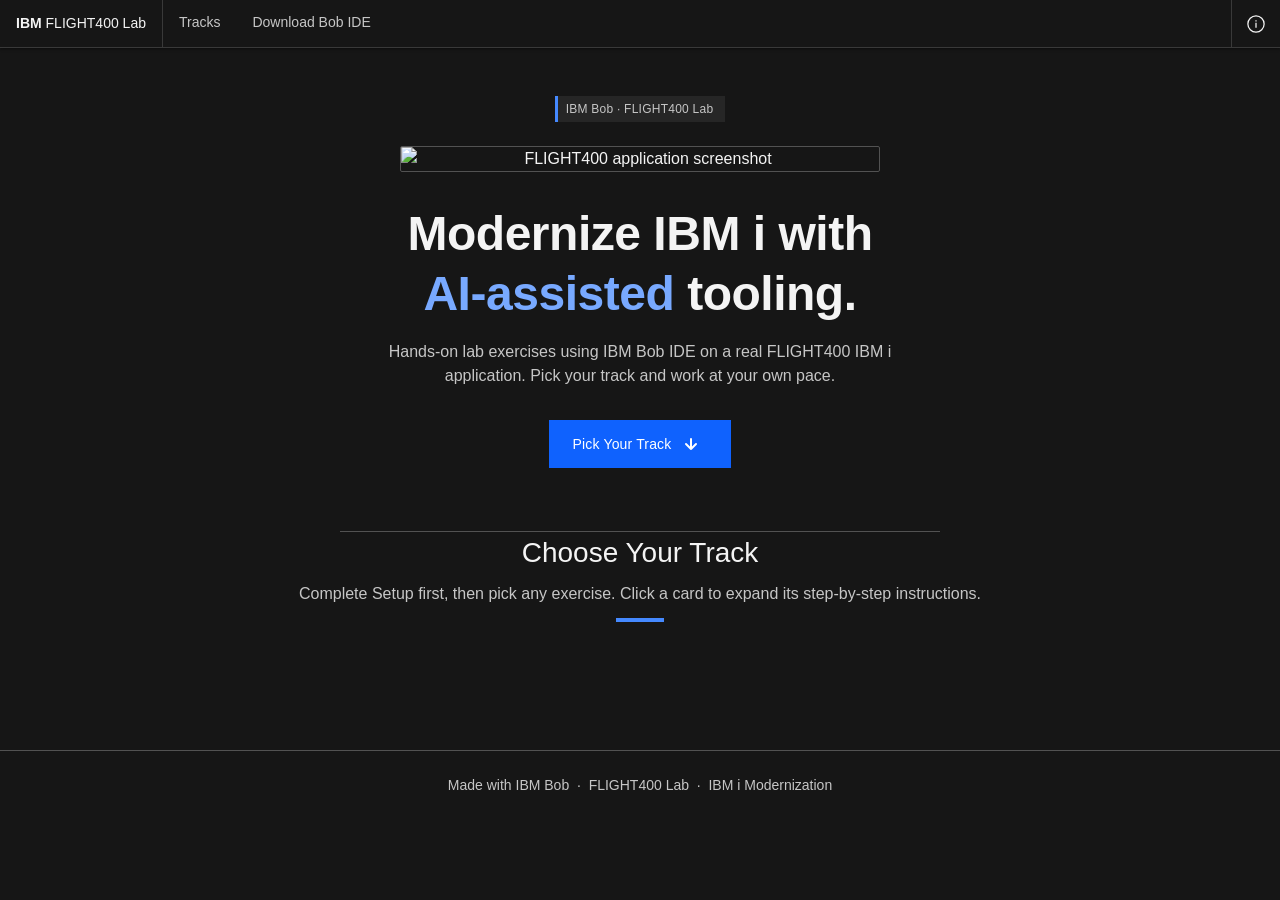
==== docs/index.html @ 86afca81 "feat(phase-02): UIShell 48px header + main wrapper + skip link - Add Carbon UIShell header CSS block" ====
<!DOCTYPE html>
<html lang="en">
<head>
<meta charset="UTF-8" />
<meta name="viewport" content="width=device-width, initial-scale=1.0" />
<title>FLIGHT400 — IBM i Modernization Lab</title>
<link rel="icon" type="image/png" href="img/bob-image.png" />
<link rel="preconnect" href="https://1.www.s81c.com" crossorigin />
<link rel="stylesheet" href="https://1.www.s81c.com/common/v18/css/www.css" />
<link rel="stylesheet" href="css/styles.css" />
</head>
<body>

<!-- ═══ UISHELL HEADER ══════════════════════════════════════════════════ -->
<header class="ibm-header" role="banner" aria-label="FLIGHT400 Lab">

  <!-- Skip-to-content link — accessibility requirement -->
  <a class="ibm-skip-link" href="#main-content">Skip to main content</a>

  <!-- IBM wordmark + product name -->
  <a class="ibm-header-name" href="." aria-label="IBM FLIGHT400 Lab, return to home">
    <span class="ibm-header-name-prefix">IBM</span>&nbsp;FLIGHT400 Lab
  </a>

  <!-- Navigation links -->
  <nav class="ibm-header-nav" aria-label="FLIGHT400 Lab navigation">
    <ul class="ibm-header-menu-bar" role="menubar" aria-label="FLIGHT400 Lab menu">
      <li role="none">
        <a class="ibm-header-menu-item" href="#tracks-section" role="menuitem" tabindex="0">
          Tracks
        </a>
      </li>
      <li role="none">
        <a class="ibm-header-menu-item" href="https://bob.ibm.com/download"
           target="_blank" rel="noopener" role="menuitem" tabindex="0">
          Download Bob IDE
        </a>
      </li>
    </ul>
  </nav>

  <!-- Global actions — right side of header -->
  <div class="ibm-header-global" role="toolbar" aria-label="Header global actions">
    <button class="ibm-header-action" type="button"
            id="new-to-bob-btn"
            aria-label="New to Bob? Get started"
            title="New to Bob?">
      <!-- Help (20px) — matches Carbon header icon size -->
      <svg xmlns="http://www.w3.org/2000/svg" width="20" height="20"
           viewBox="0 0 32 32" fill="currentColor" aria-hidden="true">
        <path d="M16 2a14 14 0 1 0 14 14A14 14 0 0 0 16 2zm0 26a12 12 0 1 1 12-12 12 12 0 0 1-12 12z"/>
        <path d="M17 22h-2v-8h2zM17 12h-2v-2h2z"/>
      </svg>
    </button>
  </div>

</header>

<!-- ═══ MAIN CONTENT (offset for fixed header) ═══════════════════════════ -->
<main id="main-content">

<!-- ═══ HERO ═════════════════════════════════════════════ -->
<section class="hero">
  <div class="hero-badge">
    IBM Bob · FLIGHT400 Lab
  </div>
  <img src="img/flight400.png" alt="FLIGHT400 application screenshot" class="hero-app-screenshot" />
  <h1>
    <span class="word-mask"><span class="word-inner" style="--d:200ms">Modernize</span></span>&#32;<span class="word-mask"><span class="word-inner" style="--d:280ms">IBM i</span></span>&#32;<span class="word-mask"><span class="word-inner" style="--d:360ms">with</span></span><br/><span class="word-mask"><span class="word-inner word-gold" style="--d:440ms">AI-assisted</span></span>&#32;<span class="word-mask"><span class="word-inner" style="--d:520ms">tooling.</span></span>
  </h1>
  <p>Hands-on lab exercises using IBM Bob IDE on a real FLIGHT400 IBM i application. Pick your track and work at your own pace.</p>
  <button class="hero-cta" id="hero-cta-btn">
    Pick Your Track
    <svg width="16" height="16" viewBox="0 0 16 16" fill="none" aria-hidden="true">
      <path d="M8 3v10M3 8l5 5 5-5" stroke="currentColor" stroke-width="2" stroke-linecap="round" stroke-linejoin="round"/>
    </svg>
  </button>
</section>

<!-- ═══ NEW-TO-BOB MODAL ══════════════════════════════════ -->
<div class="ntb-overlay" id="ntb-overlay" role="dialog" aria-modal="true" aria-labelledby="ntb-title">
  <div class="ntb-modal">
    <button class="ntb-close" id="ntb-close" aria-label="Close">
      <svg viewBox="0 0 24 24" fill="none" stroke="currentColor" stroke-width="2.5" stroke-linecap="round" aria-hidden="true"><path d="M18 6 6 18M6 6l12 12"/></svg>
    </button>
    <div class="ntb-tabs" role="tablist">
      <button class="ntb-tab ntb-tab-active" id="ntb-tab-1" role="tab" aria-selected="true" aria-controls="ntb-panel-1" data-ntb-tab="1">
        <span class="ntb-tab-num">1</span>
        Install Bob
      </button>
      <button class="ntb-tab" id="ntb-tab-2" role="tab" aria-selected="false" aria-controls="ntb-panel-2" data-ntb-tab="2">
        <span class="ntb-tab-num">2</span>
        Open a Folder
      </button>
    </div>
    <div class="ntb-panels">

      <!-- Panel 1: Install -->
      <div class="ntb-panel ntb-panel-active" id="ntb-panel-1" role="tabpanel" aria-labelledby="ntb-tab-1">
        <h3 id="ntb-title">Get IBM Bob IDE</h3>
        <p class="ntb-subtitle">Check your inbox for the <strong>"You've been invited to join your team"</strong> email and follow the steps below.</p>
        <div class="ntb-action-cards">
          <div class="ntb-action-card ntb-action-card--static">
            <div class="ntb-action-icon icon-trial">
              <svg viewBox="0 0 24 24" fill="none" stroke="var(--ibm-blue)" stroke-width="1.8" stroke-linecap="round" stroke-linejoin="round" aria-hidden="true">
                <path d="M20 21v-2a4 4 0 0 0-4-4H8a4 4 0 0 0-4 4v2"/><circle cx="12" cy="7" r="4"/>
              </svg>
            </div>
            <div class="ntb-action-text">
              <div class="ntb-action-title">Create your IBM ID</div>
              <div class="ntb-action-desc">Open the invitation email and click the link to create your IBM ID and join the team.</div>
            </div>
          </div>
          <a href="https://bob.ibm.com/download" target="_blank" rel="noopener" class="ntb-action-card">
            <div class="ntb-action-icon icon-download">
              <svg viewBox="0 0 24 24" fill="none" stroke="#1a7a4a" stroke-width="1.8" stroke-linecap="round" stroke-linejoin="round" aria-hidden="true">
                <path d="M21 15v4a2 2 0 0 1-2 2H5a2 2 0 0 1-2-2v-4"/><polyline points="7 10 12 15 17 10"/><line x1="12" y1="15" x2="12" y2="3"/>
              </svg>
            </div>
            <div class="ntb-action-text">
              <div class="ntb-action-title">Download IBM Bob IDE</div>
              <div class="ntb-action-desc">Get the desktop app — available for macOS, Windows, and Linux.</div>
            </div>
            <div class="ntb-action-arrow">
              <svg viewBox="0 0 24 24" fill="none" stroke="currentColor" stroke-width="2" stroke-linecap="round" stroke-linejoin="round" aria-hidden="true"><path d="M5 12h14M12 5l7 7-7 7"/></svg>
            </div>
          </a>
        </div>
        <button class="ntb-next-btn" id="ntb-next-btn">
          I have Bob installed — next step
          <svg viewBox="0 0 24 24" fill="none" stroke="currentColor" stroke-width="2.5" stroke-linecap="round" stroke-linejoin="round" aria-hidden="true"><path d="M5 12h14M12 5l7 7-7 7"/></svg>
        </button>
      </div>

      <!-- Panel 2: Open a Folder -->
      <div class="ntb-panel" id="ntb-panel-2" role="tabpanel" aria-labelledby="ntb-tab-2">
        <h3>Open a Folder First</h3>
        <p class="ntb-subtitle">Bob needs an open folder to write code, create files, and remember context. Without one, it's just a chat window.</p>
        <div class="ntb-section">
          <div class="ntb-row">
            <div class="ntb-icon-wrap">
              <svg viewBox="0 0 24 24" fill="none" stroke="var(--ibm-blue)" stroke-width="1.8" stroke-linecap="round" stroke-linejoin="round" aria-hidden="true">
                <path d="M22 19a2 2 0 0 1-2 2H4a2 2 0 0 1-2-2V5a2 2 0 0 1 2-2h5l2 3h9a2 2 0 0 1 2 2z"/>
              </svg>
            </div>
            <div class="ntb-row-text">
              <div class="ntb-row-title">Open Folder in the Explorer panel</div>
              <div class="ntb-row-desc">In the <strong>Explorer</strong> panel (left sidebar), click <strong>Open Folder</strong>. Navigate to your folder and click <em>Select Folder</em>. Bob is ready the moment the folder loads.</div>
            </div>
          </div>
        </div>
        <div class="ntb-divider"></div>
        <div class="ntb-section">
          <div class="ntb-section-label">
            <svg width="11" height="11" viewBox="0 0 24 24" fill="none" stroke="currentColor" stroke-width="2.5" stroke-linecap="round" aria-hidden="true" style="display:inline-block;vertical-align:-1px;margin-right:5px"><path d="M12 22s8-4 8-10V5l-8-3-8 3v7c0 6 8 10 8 10z"/></svg>
            Use a dedicated, empty folder
          </div>
          <div class="ntb-row-desc" style="font-size:0.82rem;line-height:1.65;color:var(--muted)">
            Create a <strong style="color:var(--text)">fresh, empty folder</strong> just for your Bob work — something like <code style="font-size:0.78rem;color:#7db3f5">~/bob-workspace</code>. Bob can read every file in the open folder, so keeping it dedicated means it only sees what you intentionally put there. <strong style="color:var(--text)">Don't open your home directory, Documents, or any folder with sensitive files.</strong>
          </div>
        </div>
        <div class="ntb-screenshot-box">
          <img src="img/image.png" alt="Explorer panel showing the Open Folder button"/>
          <div class="ntb-ss-caption">VS Code Explorer — click "Open Folder" to get started</div>
        </div>
      </div>

    </div><!-- end ntb-panels -->
  </div>
</div>

<!-- ═══ TRACKS ════════════════════════════════════════════ -->
<section class="scroll-section" id="tracks-section">
  <div class="section-intro">
    <h2>Choose Your Track</h2>
    <p>Complete Setup first, then pick any exercise. Click a card to expand its step-by-step instructions.</p>
    <div class="divider"></div>
  </div>
  <div class="tracks-stream" id="tracks-stream">
    <!-- Track partials are loaded here by app.js -->
  </div>
</section>

<footer>Made with IBM Bob &nbsp;&middot;&nbsp; FLIGHT400 Lab &nbsp;&middot;&nbsp; IBM i Modernization</footer>

</main><!-- #main-content -->

<!-- ═══ STUDENT BADGE ═════════════════════════════════════ -->
<div class="student-badge hidden" id="gf-student-badge" aria-live="polite">
  <div class="student-badge-name" id="student-badge-name"></div>
  <button class="student-badge-clear" id="student-badge-clear" title="Clear selection" aria-label="Clear student selection">✕</button>
</div>

<script src="js/app.js"></script>
</body>
</html>
---- docs/css/styles.css ----
*, *::before, *::after { box-sizing: border-box; margin: 0; padding: 0; }

:root {

  /* ── IBM Plex font stacks ──────────────────────────────────────────── */
  --cds-font-family-sans: 'IBM Plex Sans', -apple-system, Helvetica Neue, Arial, sans-serif;
  --cds-font-family-mono: 'IBM Plex Mono', 'Menlo', 'DejaVu Sans Mono', 'Courier New', monospace;

  /* ── Carbon Gray-100 theme — background & layer tokens ────────────── */
  --cds-background:             #161616;
  --cds-background-hover:       #1e1e1e;
  --cds-background-active:      #3d3d3d;
  --cds-background-selected:    #2c2c2c;
  --cds-layer-01:               #262626;
  --cds-layer-02:               #393939;
  --cds-layer-03:               #525252;
  --cds-layer-hover-01:         #2c2c2c;
  --cds-layer-hover-02:         #444444;
  --cds-layer-active-01:        #525252;
  --cds-layer-selected-01:      #2c2c2c;
  --cds-layer-accent-01:        #393939;

  /* ── Border tokens ──────────────────────────────────────────────────── */
  --cds-border-subtle-00:       #393939;
  --cds-border-subtle-01:       #525252;
  --cds-border-subtle-02:       #6f6f6f;
  --cds-border-strong-01:       #6f6f6f;
  --cds-border-strong-02:       #8d8d8d;
  --cds-border-interactive:     #4589ff;   /* Blue 50 on g100 */
  --cds-border-disabled:        #525252;

  /* ── Text tokens ─────────────────────────────────────────────────────── */
  --cds-text-primary:           #f4f4f4;
  --cds-text-secondary:         #c6c6c6;
  --cds-text-placeholder:       #6f6f6f;
  --cds-text-helper:            #8d8d8d;
  --cds-text-on-color:          #ffffff;
  --cds-text-on-color-disabled: rgba(255,255,255,0.25);
  --cds-text-disabled:          #525252;
  --cds-text-inverse:           #161616;

  /* ── Link tokens ─────────────────────────────────────────────────────── */
  --cds-link-primary:           #78a9ff;   /* Blue 40 on g100 */
  --cds-link-primary-hover:     #a6c8ff;
  --cds-link-secondary:         #a6c8ff;
  --cds-link-inverse:           #0f62fe;
  --cds-link-visited:           #be95ff;

  /* ── Icon tokens ──────────────────────────────────────────────────────── */
  --cds-icon-primary:           #f4f4f4;
  --cds-icon-secondary:         #c6c6c6;
  --cds-icon-on-color:          #ffffff;
  --cds-icon-disabled:          #525252;
  --cds-icon-interactive:       #ffffff;

  /* ── Interactive / Brand ─────────────────────────────────────────────── */
  --cds-interactive:            #4589ff;   /* Blue 50 on g100 — $interactive */
  --cds-focus:                  #ffffff;   /* focus ring on g100 */
  --cds-focus-inset:            #161616;
  --cds-focus-inverse:          #0f62fe;

  /* ── Button tokens ───────────────────────────────────────────────────── */
  --cds-button-primary:         #0f62fe;   /* Blue 60 */
  --cds-button-primary-hover:   #0050e6;
  --cds-button-primary-active:  #002d9c;
  --cds-button-secondary:       #393939;
  --cds-button-secondary-hover: #474747;
  --cds-button-secondary-active:#6f6f6f;
  --cds-button-danger:          #da1e28;
  --cds-button-danger-hover:    #ba1b23;
  --cds-button-danger-active:   #750e13;
  --cds-button-ghost-hover:     rgba(141,141,141,0.12);
  --cds-button-ghost-active:    rgba(141,141,141,0.30);
  --cds-button-disabled:        #393939;
  --cds-button-disabled-label:  #525252;
  --cds-button-separator:       #161616;

  /* ── Support / notification semantic tokens ──────────────────────────── */
  --cds-support-error:          #fa4d56;   /* Red 50 */
  --cds-support-warning:        #f1c21b;   /* Yellow 30 */
  --cds-support-success:        #42be65;   /* Green 40 */
  --cds-support-info:           #4589ff;   /* Blue 50 */
  --cds-support-error-inverse:  #da1e28;
  --cds-support-warning-inverse:#f1c21b;
  --cds-support-success-inverse:#24a148;
  --cds-support-info-inverse:   #0043ce;

  /* ── Overlay ─────────────────────────────────────────────────────────── */
  --cds-overlay:                rgba(0, 0, 0, 0.50);

  /* ── Carbon motion tokens ────────────────────────────────────────────── */
  --cds-motion-standard:        cubic-bezier(0.2, 0, 0.38, 0.9);
  --cds-motion-entrance:        cubic-bezier(0, 0, 0.38, 0.9);
  --cds-motion-exit:            cubic-bezier(0.2, 0, 1, 0.9);
  --cds-motion-linear:          cubic-bezier(0, 0, 1, 1);

  /* ── Carbon spacing scale (8px grid) ─────────────────────────────────── */
  --cds-spacing-01: 2px;    --cds-spacing-02: 4px;
  --cds-spacing-03: 8px;    --cds-spacing-04: 12px;
  --cds-spacing-05: 16px;   --cds-spacing-06: 24px;
  --cds-spacing-07: 32px;   --cds-spacing-08: 40px;
  --cds-spacing-09: 48px;   --cds-spacing-10: 64px;
  --cds-spacing-11: 80px;   --cds-spacing-12: 96px;
  --cds-spacing-13: 160px;

  /* ── Carbon layout scale ─────────────────────────────────────────────── */
  --cds-layout-01: 16px;    --cds-layout-02: 24px;
  --cds-layout-03: 32px;    --cds-layout-04: 48px;
  --cds-layout-05: 64px;    --cds-layout-06: 96px;
  --cds-layout-07: 160px;

  /* ── Categorical palette — DATA VIZ ONLY, not for UI identity ─────────
     Use only in charts, progress indicators, or explicit data-viz contexts.
     Never use these as track identity colors on tiles or headings.         */
  --cds-cat-1: #4589ff;   /* Blue 50  */
  --cds-cat-2: #08bdba;   /* Teal 40  */
  --cds-cat-3: #42be65;   /* Green 40 */
  --cds-cat-4: #f1c21b;   /* Yellow 30*/
  --cds-cat-5: #fa4d56;   /* Red 50   */
  --cds-cat-6: #be95ff;   /* Purple 40*/
  --cds-cat-7: #ee5396;   /* Magenta 40*/
  --cds-cat-8: #ff832b;   /* Orange 40 */

  /* ── UIShell ──────────────────────────────────────────────────────────── */
  --cds-shell-header-bg:        #161616;
  --cds-shell-header-border:    #393939;
  --cds-shell-header-focus:     #ffffff;
  --cds-shell-header-text:      #f4f4f4;
  --cds-shell-header-link:      #c6c6c6;
  --cds-shell-header-link-hover:#f4f4f4;
  --cds-shell-header-icon:      #f4f4f4;
  --cds-shell-header-item-hover:#2c2c2c;
  --cds-shell-header-item-active:#262626;
}

/* ── SKIP LINK (accessibility) ─────────────────────────────────────────── */
.ibm-skip-link {
  position: absolute;
  top: -40px; left: 0;
  background: var(--cds-background);
  color: var(--cds-link-primary);
  font-size: 0.875rem;
  padding: var(--cds-spacing-03) var(--cds-spacing-05);
  z-index: 9999;
  text-decoration: none;
  transition: top 100ms var(--cds-motion-standard);
}
.ibm-skip-link:focus { top: 0; }

/* ── UISHELL HEADER ────────────────────────────────────────────────────── */
/* Carbon spec: height 48px, $background (#161616), border-bottom $border-subtle-01 */
.ibm-header {
  position: fixed; top: 0; left: 0; right: 0;
  z-index: 8000;
  height: 48px;
  background: var(--cds-shell-header-bg);
  border-bottom: 1px solid var(--cds-shell-header-border);
  display: flex;
  align-items: stretch;
  /* Carbon UIShell shadow — subtle on g100 */
  box-shadow: 0 1px 3px rgba(0, 0, 0, 0.45);
}

/* IBM product name link — left side */
.ibm-header-name {
  display: flex;
  align-items: center;
  padding: 0 var(--cds-spacing-05);
  /* Carbon: $productive-heading-01 — 0.875rem / 400 */
  font-size: 0.875rem;
  font-weight: 400;
  font-family: var(--cds-font-family-sans);
  color: var(--cds-shell-header-text);
  text-decoration: none;
  white-space: nowrap;
  outline: none;
  border-right: 1px solid var(--cds-shell-header-border);
  min-width: 0;
  transition: background-color 110ms var(--cds-motion-standard);
}
.ibm-header-name:hover {
  background-color: var(--cds-shell-header-item-hover);
  color: var(--cds-shell-header-text);
}
.ibm-header-name:focus-visible {
  outline: 2px solid var(--cds-shell-header-focus);
  outline-offset: -2px;
}
/* "IBM" is SemiBold 600 — the product name suffix is 400 */
.ibm-header-name-prefix {
  font-weight: 600;
}

/* Navigation bar — center / left of header */
.ibm-header-nav {
  display: flex;
  align-items: stretch;
  flex: 1;
}
.ibm-header-menu-bar {
  display: flex;
  align-items: stretch;
  list-style: none;
  padding: 0; margin: 0;
  height: 100%;
}
.ibm-header-menu-bar li { display: flex; align-items: stretch; }

/* Carbon header nav item */
.ibm-header-menu-item {
  display: flex;
  align-items: center;
  padding: 0 var(--cds-spacing-05);
  font-size: 0.875rem;
  font-weight: 400;
  font-family: var(--cds-font-family-sans);
  color: var(--cds-shell-header-link);
  text-decoration: none;
  white-space: nowrap;
  border-bottom: 2px solid transparent;
  transition:
    background-color 110ms var(--cds-motion-standard),
    color           110ms var(--cds-motion-standard),
    border-color    110ms var(--cds-motion-standard);
  outline: none;
}
.ibm-header-menu-item:hover {
  background-color: var(--cds-shell-header-item-hover);
  color: var(--cds-shell-header-link-hover);
}
.ibm-header-menu-item:focus-visible {
  outline: 2px solid var(--cds-shell-header-focus);
  outline-offset: -2px;
}
/* Active / current page indicator — 2px border-bottom in $focus */
.ibm-header-menu-item--active {
  border-bottom-color: var(--cds-shell-header-focus);
  color: var(--cds-shell-header-text);
  background-color: var(--cds-shell-header-item-active);
}

/* Global actions — right side, 48×48px icon buttons */
.ibm-header-global {
  display: flex;
  align-items: stretch;
  margin-left: auto;
  border-left: 1px solid var(--cds-shell-header-border);
}
.ibm-header-action {
  display: flex;
  align-items: center;
  justify-content: center;
  width: 48px; height: 48px;
  background: transparent;
  border: none; border-radius: 0;
  color: var(--cds-shell-header-icon);
  cursor: pointer;
  transition: background-color 110ms var(--cds-motion-standard);
  flex-shrink: 0;
  outline: none;
}
.ibm-header-action:hover  { background-color: var(--cds-shell-header-item-hover); }
.ibm-header-action:active { background-color: var(--cds-shell-header-item-active); }
.ibm-header-action:focus-visible {
  outline: 2px solid var(--cds-shell-header-focus);
  outline-offset: -2px;
}

/* ── MAIN CONTENT — offset for fixed header ─────────────────────────────── */
main {
  padding-top: 48px;   /* matches .ibm-header height */
  min-height: 100dvh;
  background: var(--cds-background);
}

/* ── GLOBAL SCROLL ────────────────────────────────────────────────────────── */
html { scroll-behavior: smooth; }

body {
  font-family: var(--cds-font-family-sans);
  background: var(--cds-background);
  color: var(--cds-text-primary);
  min-height: 100dvh;
  overflow-x: hidden;
  font-size: 1rem;
  line-height: 1.5;
  -webkit-font-smoothing: antialiased;
  -moz-osx-font-smoothing: grayscale;
}

pre, code, kbd, samp {
  font-family: var(--cds-font-family-mono);
  font-size: 0.875em;
}

/* ── HERO ── */
.hero {
  position: relative; z-index: 1;
  text-align: center;
  padding: var(--cds-spacing-09) var(--cds-spacing-06) var(--cds-spacing-10);
  max-width: 720px;
  margin: 0 auto;
}
.hero::after {
  content: '';
  position: absolute;
  bottom: 0; left: 50%;
  transform: translateX(-50%);
  width: min(600px, 90%); height: 1px;
  background: var(--cds-border-subtle-01);
}

/* Hero eyebrow tag — Carbon Tag style (flat, no border-radius) */
.hero-badge {
  display: inline-flex; align-items: center; gap: var(--cds-spacing-03);
  border-left: 3px solid var(--cds-interactive);
  background: var(--cds-layer-01);
  border-radius: 0; padding: 4px var(--cds-spacing-04) 4px var(--cds-spacing-03);
  font-size: 0.75rem; font-weight: 400; color: var(--cds-text-secondary);
  letter-spacing: 0.02em;
  margin-bottom: var(--cds-spacing-06);
  opacity: 0;
  animation: hero-fade-up 0.5s var(--cds-motion-entrance) 0.1s forwards;
}

.hero-app-screenshot {
  display: block;
  max-width: min(480px, 90%);
  width: 100%;
  margin: 0 auto var(--cds-spacing-07);
  border-radius: 2px;
  border: 1px solid var(--cds-border-subtle-01);
  opacity: 0;
  animation: screenshot-fade 0.7s var(--cds-motion-standard) 0.15s forwards;
}
@keyframes screenshot-fade {
  to { opacity: 1; }
}

/* Carbon $expressive-heading-05 */
.hero h1 {
  font-size: clamp(2rem, 5vw, 3rem);
  font-weight: 600;
  line-height: 1.25;
  letter-spacing: -0.01em;
  margin-bottom: var(--cds-spacing-05);
}
.hero h1 .word-mask {
  display: inline-block; overflow: hidden;
  vertical-align: bottom;
  padding-bottom: 0.05em; margin-bottom: -0.05em;
}
.hero h1 .word-inner {
  display: inline-block;
  transform: translateY(110%); opacity: 0;
  animation: word-rise 0.55s var(--cds-motion-entrance) both;
  animation-delay: var(--d, 0ms);
}
@keyframes word-rise { to { transform: translateY(0); opacity: 1; } }
.hero h1 .word-gold { color: var(--cds-link-primary); }

/* Carbon $body-long-02 */
.hero p {
  font-size: 1rem;
  line-height: 1.5;
  color: var(--cds-text-secondary);
  max-width: 520px; margin: 0 auto var(--cds-spacing-07);
  opacity: 0;
  animation: hero-fade-up 0.6s var(--cds-motion-entrance) 0.55s forwards;
}

/* Carbon Primary Button */
.hero-cta {
  display: inline-flex; align-items: center; gap: var(--cds-spacing-04);
  background: var(--cds-button-primary);
  color: #fff; border: none; border-radius: 0;
  padding: 13px var(--cds-spacing-07) 13px var(--cds-spacing-06);
  font-size: 0.875rem; font-weight: 400;
  font-family: var(--cds-font-family-sans);
  letter-spacing: 0.16px;  /* Carbon $label-01 letter-spacing */
  cursor: pointer;
  opacity: 0;
  animation: hero-fade-up 0.6s var(--cds-motion-entrance) 0.9s forwards;
  transition: background 70ms var(--cds-motion-standard), box-shadow 70ms var(--cds-motion-standard);
  position: relative; z-index: 2;
  min-height: 48px; /* Carbon size-lg */
}
.hero-cta:hover  { background: #0062fe; }
.hero-cta:active { background: #0043ce; }
.hero-cta:focus-visible {
  outline: 2px solid #ffffff;   /* Carbon $focus on g100 = #ffffff */
  outline-offset: -4px;
  box-shadow: inset 0 0 0 1px #161616;  /* Carbon $focus-inset */
}

.hero-pill-row {
  display: flex; align-items: center; justify-content: center;
  gap: var(--cds-spacing-04); flex-wrap: wrap;
  margin-top: var(--cds-spacing-05); margin-bottom: var(--cds-spacing-06);
  opacity: 0;
  animation: hero-fade-up 0.6s var(--cds-motion-entrance) 0.65s forwards;
}

@keyframes hero-fade-up {
  from { opacity: 0; transform: translateY(8px); }
  to   { opacity: 1; transform: translateY(0); }
}

/* Pill buttons — Carbon ghost button style */
.new-to-bob-btn {
  display: inline-flex; align-items: center; gap: var(--cds-spacing-03);
  background: transparent;
  border: 1px solid rgba(120,169,255,0.45);
  color: var(--cds-link-primary);
  font-size: 0.875rem; font-weight: 400;
  font-family: var(--cds-font-family-sans);
  padding: 11px var(--cds-spacing-06); border-radius: 0;
  cursor: pointer; min-height: 40px;
  opacity: 0;
  animation: hero-fade-up 560ms var(--cds-motion-entrance) 800ms forwards;
  transition: background 70ms var(--cds-motion-standard), border-color 70ms var(--cds-motion-standard);
  position: relative; z-index: 2;
}
.new-to-bob-btn:hover { background: rgba(120,169,255,0.08); border-color: var(--cds-link-primary); }
.new-to-bob-btn:focus-visible {
  outline: 2px solid #ffffff;
  outline-offset: -4px;
  box-shadow: inset 0 0 0 1px #161616;
}

.marketplace-btn {
  display: inline-flex; align-items: center; gap: var(--cds-spacing-03);
  background: transparent;
  border: 1px solid rgba(190,149,255,0.45);
  color: #c5a6ff;
  font-size: 0.875rem; font-weight: 400;
  font-family: var(--cds-font-family-sans);
  padding: 11px var(--cds-spacing-06); border-radius: 0;
  cursor: pointer; min-height: 40px; text-decoration: none;
  opacity: 0;
  animation: hero-fade-up 560ms var(--cds-motion-entrance) 800ms forwards;
  transition: background 70ms var(--cds-motion-standard), border-color 70ms var(--cds-motion-standard);
  position: relative; z-index: 2;
}
.marketplace-btn:hover { background: rgba(190,149,255,0.08); border-color: #c5a6ff; }
.marketplace-btn:focus-visible {
  outline: 2px solid #ffffff;
  outline-offset: -4px;
  box-shadow: inset 0 0 0 1px #161616;
}

/* ── SCROLL SECTION ── */
.scroll-section {
  position: relative; z-index: 1;
  max-width: 960px; margin: 0 auto;
  padding: 0 var(--cds-spacing-05) var(--cds-spacing-10);
}

.section-intro {
  text-align: center; margin-bottom: var(--cds-spacing-10);
  opacity: 0; transform: translateY(24px);
  animation: section-reveal 600ms var(--cds-motion-entrance) 400ms forwards;
}
@keyframes section-reveal { to { opacity: 1; transform: translateY(0); } }

/* Carbon $expressive-heading-04 */
.section-intro h2 {
  font-size: 1.75rem;
  font-weight: 400;   /* Carbon headings are 300–400 weight at larger sizes */
  color: var(--cds-text-primary);  /* $text-primary — headings don't take brand color in Carbon */
  letter-spacing: 0;
}
.section-intro p { color: var(--cds-text-secondary); margin-top: var(--cds-spacing-03); font-size: 1rem; }

/* Carbon-style divider accent */
.divider {
  width: 48px; height: 4px;
  background: var(--cds-interactive);
  border-radius: 0; margin: var(--cds-spacing-04) auto 0;
}

/* ── TRACK CARDS — Carbon Tile-inspired ── */
.tracks-stream { display: flex; flex-direction: column; gap: var(--cds-spacing-05); }

.bubble-card {
  background: var(--cds-layer-01);
  border-radius: 0;
  border: 1px solid var(--cds-border-subtle-01);
  border-left: 4px solid var(--cds-border-subtle-01);
  padding: 0; overflow: hidden; cursor: pointer;
  box-shadow: 0 2px 8px rgba(0,0,0,0.30);
  opacity: 0; transform: translateY(16px);
  transition:
    opacity      400ms var(--cds-motion-standard),
    transform    400ms var(--cds-motion-standard),
    box-shadow   70ms var(--cds-motion-standard),
    border-color 200ms var(--cds-motion-standard);
  position: relative;
}
.bubble-card.bubble-in { opacity: 1; transform: translateY(0); }

.bubble-card.track-0.bubble-in { border-left-color: var(--c0); }
.bubble-card.track-1.bubble-in { border-left-color: var(--c1); }
.bubble-card.track-2.bubble-in { border-left-color: var(--c2); }
.bubble-card.track-3.bubble-in { border-left-color: var(--c3); }
.bubble-card.track-4.bubble-in { border-left-color: var(--c4); }
.bubble-card.track-5.bubble-in { border-left-color: var(--c5); }
.bubble-card.track-6.bubble-in { border-left-color: var(--c6); }
.bubble-card.track-7.bubble-in { border-left-color: var(--c7); }

/* Carbon Tile hover — subtle layer lift */
.bubble-card:not(.open):hover {
  transform: translateY(-2px);
  transition: box-shadow 70ms var(--cds-motion-standard), transform 70ms var(--cds-motion-standard);
}
.bubble-card.track-0:not(.open):hover { box-shadow: 0 0 0 1px var(--glow-0), 0 8px 24px var(--glow-0-shadow); }
.bubble-card.track-1:not(.open):hover { box-shadow: 0 0 0 1px var(--glow-1), 0 8px 24px var(--glow-1-shadow); }
.bubble-card.track-2:not(.open):hover { box-shadow: 0 0 0 1px var(--glow-2), 0 8px 24px var(--glow-2-shadow); }
.bubble-card.track-3:not(.open):hover { box-shadow: 0 0 0 1px var(--glow-3), 0 8px 24px var(--glow-3-shadow); }
.bubble-card.track-4:not(.open):hover { box-shadow: 0 0 0 1px var(--glow-4), 0 8px 24px var(--glow-4-shadow); }
.bubble-card.track-5:not(.open):hover { box-shadow: 0 0 0 1px var(--glow-5), 0 8px 24px var(--glow-5-shadow); }
.bubble-card.track-6:not(.open):hover { box-shadow: 0 0 0 1px var(--glow-6), 0 8px 24px var(--glow-6-shadow); }
.bubble-card.track-7:not(.open):hover { box-shadow: 0 0 0 1px var(--glow-7), 0 8px 24px var(--glow-7-shadow); }

.bubble-card.open { cursor: default; transform: none; box-shadow: 0 2px 8px rgba(0,0,0,0.30); }

.card-summary {
  display: flex; align-items: center; gap: var(--cds-spacing-05);
  padding: var(--cds-spacing-06) var(--cds-spacing-06) var(--cds-spacing-06) var(--cds-spacing-05);
  min-height: 44px;
}

/* Carbon icon container — squared, no border-radius */
.card-icon {
  width: 56px; height: 56px; border-radius: 0;
  display: flex; align-items: center; justify-content: center; flex-shrink: 0;
  transition: transform 200ms var(--cds-motion-standard);
}
.bubble-card.open .card-icon { transform: scale(1.05); }
.track-0 .card-icon { background: rgba(69,137,255,0.12);  outline: 1px solid rgba(69,137,255,0.20); }
.track-1 .card-icon { background: rgba(8,189,186,0.12);   outline: 1px solid rgba(8,189,186,0.20); }
.track-2 .card-icon { background: rgba(66,190,101,0.12);  outline: 1px solid rgba(66,190,101,0.20); }
.track-3 .card-icon { background: rgba(241,194,27,0.12);  outline: 1px solid rgba(241,194,27,0.20); }
.track-4 .card-icon { background: rgba(250,77,86,0.12);   outline: 1px solid rgba(250,77,86,0.20); }
.track-5 .card-icon { background: rgba(190,149,255,0.12); outline: 1px solid rgba(190,149,255,0.20); }
.track-6 .card-icon { background: rgba(238,83,150,0.12);  outline: 1px solid rgba(238,83,150,0.20); }
.track-7 .card-icon { background: rgba(255,131,43,0.12);  outline: 1px solid rgba(255,131,43,0.20); }
.card-icon svg { width: 28px; height: 28px; display: block; }

.card-text { flex: 1; min-width: 0; }

/* Carbon $label-01 */
.card-label {
  font-size: 0.75rem; font-weight: 400;
  letter-spacing: 0.04em; text-transform: uppercase;
  color: var(--cds-text-secondary); margin-bottom: var(--cds-spacing-02);
}
.track-0 .card-label { color: var(--c0); }
.track-1 .card-label { color: var(--c1); }
.track-2 .card-label { color: var(--c2); }
.track-3 .card-label { color: var(--c3); }
.track-4 .card-label { color: var(--c4); }
.track-5 .card-label { color: var(--c5); }
.track-6 .card-label { color: var(--c6); }
.track-7 .card-label { color: var(--c7); }

/* Carbon $heading-03 */
.card-title {
  font-size: 1.25rem; font-weight: 400;
  color: var(--cds-text-primary); margin-bottom: var(--cds-spacing-02);
  line-height: 1.4;
}
/* Carbon $body-short-01 */
.card-desc { font-size: 0.875rem; color: var(--cds-text-secondary); line-height: 1.5; }

.card-meta { margin-top: var(--cds-spacing-04); display: flex; gap: var(--cds-spacing-02); flex-wrap: wrap; }

/* Carbon Tag component style */
.card-tag {
  display: inline-flex; align-items: center;
  font-size: 0.75rem; font-weight: 400;
  padding: 2px var(--cds-spacing-04); border-radius: 0;
  border: 1px solid transparent;
  color: var(--cds-text-secondary);
  background: rgba(255,255,255,0.06);
  letter-spacing: 0;
  line-height: 1.5;
}
.track-0 .card-tag { border-color: rgba(69,137,255,0.35);   color: #78a9ff; background: rgba(69,137,255,0.10); }
.track-1 .card-tag { border-color: rgba(8,189,186,0.35);    color: #3ddbd9; background: rgba(8,189,186,0.10); }
.track-2 .card-tag { border-color: rgba(66,190,101,0.35);   color: #6fdc8c; background: rgba(66,190,101,0.10); }
.track-3 .card-tag { border-color: rgba(241,194,27,0.35);   color: #f1c21b; background: rgba(241,194,27,0.10); }
.track-4 .card-tag { border-color: rgba(250,77,86,0.35);    color: #ff8389; background: rgba(250,77,86,0.10); }
.track-5 .card-tag { border-color: rgba(190,149,255,0.35);  color: #d4bbff; background: rgba(190,149,255,0.10); }
.track-6 .card-tag { border-color: rgba(238,83,150,0.35);   color: #ffafd2; background: rgba(238,83,150,0.10); }
.track-7 .card-tag { border-color: rgba(255,131,43,0.35);   color: #ffb784; background: rgba(255,131,43,0.10); }

/* Chevron button — Carbon ghost icon button */
.card-chevron {
  width: 40px; height: 40px; flex-shrink: 0;
  border-radius: 0;
  border: 1px solid var(--cds-border-subtle-01);
  display: flex; align-items: center; justify-content: center;
  color: var(--cds-text-secondary); position: relative; overflow: hidden;
  transition: transform 200ms var(--cds-motion-standard), border-color 70ms var(--cds-motion-standard), background 70ms var(--cds-motion-standard);
}
.card-chevron::before {
  content: ''; position: absolute; inset: 0;
  background: rgba(120,169,255,0.12); transform: scale(0);
  transition: transform 200ms var(--cds-motion-standard);
}
.card-chevron svg { width: 16px; height: 16px; display: block; position: relative; z-index: 1; }
.bubble-card.open .card-chevron {
  transform: rotate(180deg);
  border-color: var(--cds-link-primary);
  color: var(--cds-link-primary);
  background: rgba(120,169,255,0.06);
}
.bubble-card.open .card-chevron::before { transform: scale(1); }

/* Expand/collapse — Carbon Accordion grid-template-rows pattern */
.card-detail { display: grid; grid-template-rows: 0fr; overflow: hidden; transition: grid-template-rows 400ms var(--cds-motion-standard); }
.card-detail-inner { min-height: 0; }
.bubble-card.open .card-detail { grid-template-rows: 1fr; }

.card-detail-inner {
  overflow: hidden;
  border-top: 1px solid var(--cds-border-subtle-01);
  padding: var(--cds-spacing-06) var(--cds-spacing-06) var(--cds-spacing-06) var(--cds-spacing-05);
}
/* Carbon $body-long-01 */
.detail-intro { font-size: 0.875rem; color: var(--cds-text-secondary); line-height: 1.6; margin-bottom: var(--cds-spacing-06); }

/* ── USE-CASE ACCORDION — Carbon Accordion-inspired ── */
.use-cases { display: flex; flex-direction: column; gap: var(--cds-spacing-02); }

.use-case {
  background: var(--cds-background); border: 1px solid var(--cds-border-subtle-01);
  border-radius: 0; overflow: hidden;
  transition: border-color 70ms var(--cds-motion-standard);
}
.use-case.uc-open { border-color: var(--cds-link-primary); }

.use-case-header {
  display: flex; align-items: center; gap: var(--cds-spacing-04);
  padding: var(--cds-spacing-04) var(--cds-spacing-05); cursor: pointer; user-select: none;
  min-height: 48px;
  transition: background 70ms var(--cds-motion-standard);
}
.use-case-header:hover { background: var(--cds-layer-01); }
.use-case-header:focus-visible {
  outline: 2px solid #ffffff;   /* Carbon $focus on g100 */
  outline-offset: -4px;
  box-shadow: inset 0 0 0 1px #161616;
}

.uc-num {
  width: 28px; height: 28px; border-radius: 50%;
  display: flex; align-items: center; justify-content: center;
  font-size: 0.75rem; font-weight: 600;
  color: white; flex-shrink: 0;
  transition: transform 200ms var(--cds-motion-standard);
}
.use-case.uc-open .uc-num { transform: scale(1.1); }
.track-0 .uc-num { background: var(--c0); }
.track-1 .uc-num { background: var(--c1); }
.track-2 .uc-num { background: var(--c2); }
.track-3 .uc-num { background: var(--c3); }
.track-4 .uc-num { background: var(--c4); }
.track-5 .uc-num { background: var(--c5); }
.track-6 .uc-num { background: var(--c6); }
.track-7 .uc-num { background: var(--c7); }
/* Adjust text color on light-background track numbers */
.track-3 .uc-num { color: #161616; }

/* Carbon $body-compact-02 */
.uc-title { font-size: 0.875rem; font-weight: 600; color: var(--cds-text-primary); flex: 1; line-height: 1.4; }
.uc-arrow { color: var(--cds-text-secondary); flex-shrink: 0; transition: transform 200ms var(--cds-motion-standard); }
.uc-arrow svg { width: 14px; height: 14px; display: block; }
.use-case.uc-open .uc-arrow { transform: rotate(180deg); color: var(--cds-link-primary); }

.uc-body { display: grid; grid-template-rows: 0fr; transition: grid-template-rows 200ms var(--cds-motion-standard); }
.use-case.uc-open .uc-body { grid-template-rows: 1fr; }
.uc-body-inner { overflow: hidden; min-height: 0; }
.uc-body-inner > * { padding: 0 var(--cds-spacing-05) var(--cds-spacing-05); }
/* Carbon $body-short-01 */
.uc-desc { font-size: 0.875rem; color: var(--cds-text-secondary); line-height: 1.5; margin-bottom: var(--cds-spacing-04); }

/* ── MODE STEPS ── */
.mode-steps { margin-top: var(--cds-spacing-04); display: flex; flex-direction: column; gap: var(--cds-spacing-03); }
.mode-step {
  display: flex; gap: var(--cds-spacing-04); align-items: flex-start;
  background: var(--cds-layer-01); border: 1px solid var(--cds-border-subtle-01);
  border-radius: 0; padding: var(--cds-spacing-04) var(--cds-spacing-05);
}
.step-num {
  width: 24px; height: 24px; border-radius: 50%;
  display: flex; align-items: center; justify-content: center;
  font-size: 0.75rem; font-weight: 600; flex-shrink: 0;
  color: white; margin-top: 1px;
}
.track-0 .step-num { background: var(--c0); }
.track-1 .step-num { background: var(--c1); }
.track-2 .step-num { background: var(--c2); }
.track-3 .step-num { background: var(--c3); }
.track-4 .step-num { background: var(--c4); }
.track-5 .step-num { background: var(--c5); }
.track-6 .step-num { background: var(--c6); }
.track-7 .step-num { background: var(--c7); }
.track-3 .step-num { color: #161616; }

.step-body { flex: 1; min-width: 0; }
/* Carbon $label-01 */
.step-title { font-size: 0.875rem; font-weight: 600; color: var(--cds-text-primary); margin-bottom: var(--cds-spacing-02); line-height: 1.4; }
/* Carbon $helper-text-01 */
.step-desc  { font-size: 0.875rem; color: var(--cds-text-secondary); line-height: 1.5; margin-bottom: var(--cds-spacing-04); }
.step-desc:last-child { margin-bottom: 0; }

/* ── PROMPT / CODE BLOCK — Carbon CodeSnippet-inspired ── */
.step-prompt {
  background: #1e1e1e;  /* Carbon $layer-02 on Gray 100 is #393939 — but code use slightly darker */
  border-radius: 0;
  border: 1px solid var(--cds-border-strong-01);
  padding: var(--cds-spacing-04) var(--cds-spacing-05); position: relative; margin-top: var(--cds-spacing-03);
}
.step-prompt pre {
  color: #c6c6c6;
  font-size: 0.875rem;
  white-space: pre-wrap; word-break: break-word; line-height: 1.5;
  padding-right: 64px;
}
.step-prompt .copy-btn { top: var(--cds-spacing-03); right: var(--cds-spacing-03); }

/* Carbon copy button */
.copy-btn {
  position: absolute; top: var(--cds-spacing-04); right: var(--cds-spacing-04);
  background: transparent;
  border: 1px solid var(--cds-border-strong-01);
  color: var(--cds-text-secondary); font-size: 0.75rem; font-weight: 400;
  font-family: var(--cds-font-family-sans);
  letter-spacing: 0;
  padding: 6px var(--cds-spacing-05); border-radius: 0;
  cursor: pointer; min-height: 32px; min-width: 44px;
  transition: background 70ms var(--cds-motion-standard), color 70ms var(--cds-motion-standard);
}
.copy-btn:hover { background: var(--cds-layer-02); color: var(--cds-text-primary); }
.copy-btn:active { background: var(--cds-border-subtle-01); }
.copy-btn.copied {
  background: rgba(66,190,101,0.12);
  border-color: rgba(66,190,101,0.45);
  color: #42be65;
}
@keyframes copy-bounce {
  0%   { transform: scale(0.96); }
  60%  { transform: scale(1.02); }
  100% { transform: scale(1.0); }
}

/* ── NOTIFICATION BOXES — Carbon InlineNotification tokens ── */
.info-box {
  margin-top: var(--cds-spacing-04);
  background: rgba(69,137,255,0.08);
  border: 1px solid rgba(69,137,255,0.30);
  border-left: 3px solid var(--cds-interactive);
  border-radius: 0; padding: var(--cds-spacing-04) var(--cds-spacing-05);
  font-size: 0.875rem; color: var(--cds-text-secondary); line-height: 1.5;
}
.info-box strong { color: var(--cds-text-primary); }

.warn-box {
  margin-top: var(--cds-spacing-04);
  background: rgba(241,194,27,0.06);
  border: 1px solid rgba(241,194,27,0.30);
  border-left: 3px solid var(--cds-link-primary);
  border-radius: 0; padding: var(--cds-spacing-04) var(--cds-spacing-05);
  font-size: 0.875rem; color: var(--cds-text-secondary); line-height: 1.5;
}

/* Expected findings list */
.findings-list {
  margin: var(--cds-spacing-03) 0 0;
  padding-bottom: 0;
  list-style: none;
  display: flex;
  flex-direction: column;
  gap: var(--cds-spacing-02);
}
.findings-list li {
  font-size: 0.875rem;
  line-height: 1.5;
  padding: var(--cds-spacing-03) var(--cds-spacing-04);
  border-radius: 0;
  border-left: 3px solid transparent;
}
.finding-error {
  background: rgba(250,77,86,0.07);
  border-left-color: rgba(250,77,86,0.55);
  color: var(--cds-text-secondary);
}
.finding-warn {
  background: rgba(241,194,27,0.07);
  border-left-color: rgba(241,194,27,0.50);
  color: var(--cds-text-secondary);
}
.finding-ok {
  background: rgba(66,190,101,0.07);
  border-left-color: rgba(66,190,101,0.50);
  color: var(--cds-text-secondary);
}
.finding-tip {
  background: rgba(69,137,255,0.07);
  border-left-color: rgba(69,137,255,0.35);
  color: var(--cds-text-secondary);
}

/* Step screenshot */
.step-screenshot {
  margin-top: var(--cds-spacing-04);
  margin-bottom: var(--cds-spacing-04);
  border: 1px solid var(--cds-border-subtle-01);
  border-radius: 0; overflow: hidden; max-width: 520px;
}
.step-screenshot img { display: block; width: 100%; height: auto; }
.step-screenshot-caption {
  font-size: 0.75rem; color: var(--cds-text-secondary);
  background: var(--cds-layer-01); padding: var(--cds-spacing-02) var(--cds-spacing-04);
  text-align: center; border-top: 1px solid var(--cds-border-subtle-01);
}

/* ── DATA TABLE — Carbon DataTable tokens ── */
.data-table {
  width: 100%; border-collapse: collapse;
  font-size: 0.875rem; margin-top: var(--cds-spacing-04); margin-bottom: var(--cds-spacing-02);
  border: 1px solid var(--cds-border-subtle-01); border-radius: 0;
  overflow: hidden;
}
.data-table th {
  background: var(--cds-layer-02); color: var(--cds-text-secondary);
  font-size: 0.75rem; font-weight: 600;
  letter-spacing: 0.04em; text-transform: uppercase;
  padding: var(--cds-spacing-03) var(--cds-spacing-05);
  border-bottom: 1px solid var(--cds-border-strong-01);
  text-align: left;
}
.data-table td {
  padding: var(--cds-spacing-03) var(--cds-spacing-05);
  border-bottom: 1px solid var(--cds-border-subtle-01);
  color: var(--cds-text-primary); font-variant-numeric: tabular-nums;
}
.data-table tr:last-child td { border-bottom: none; }
.data-table tbody tr { cursor: pointer; transition: background 70ms var(--cds-motion-standard); }
.data-table tbody tr:hover td { background: #2c2c2c; }  /* $layer-hover-01 on g100 */
.data-table tbody tr.attendee-selected td { background: rgba(69,137,255,0.10); }
.data-table tbody tr.attendee-selected td:first-child { border-left: 3px solid var(--cds-interactive); padding-left: 13px; }
.data-table code { color: #78a9ff; }

/* SQL / code block */
.code-block {
  background: #1e1e1e; border-radius: 0;
  padding: var(--cds-spacing-04) var(--cds-spacing-05); margin-top: var(--cds-spacing-04);
  border: 1px solid var(--cds-border-strong-01);
  overflow-x: auto;
  position: relative;
}
.code-block pre {
  color: #c6c6c6; font-size: 0.875rem;
  white-space: pre; line-height: 1.5;
}

/* ── NTB MODAL — Carbon Modal tokens ── */
.ntb-overlay {
  display: none; position: fixed; inset: 0;
  background: rgba(0,0,0,0.65);
  z-index: 100; align-items: center; justify-content: center; padding: var(--cds-spacing-05);
}
.ntb-overlay.active { display: flex; }

.ntb-modal {
  background: var(--cds-layer-01);
  border: 1px solid var(--cds-border-subtle-01);
  border-radius: 0;
  max-width: 540px; width: 100%;
  position: relative; overflow: hidden;
  animation: modal-pop 200ms var(--cds-motion-entrance) both;
  box-shadow: 0 16px 48px rgba(0,0,0,0.55), 0 4px 12px rgba(0,0,0,0.30);
}
/* Carbon Modal entrance — slides down from above (entrance expressive) */
@keyframes modal-pop {
  from { opacity: 0; transform: translateY(-24px); }
  to   { opacity: 1; transform: translateY(0); }
}

/* Carbon Tab navigation */
.ntb-tabs { display: flex; border-bottom: 1px solid var(--cds-border-subtle-01); }
.ntb-tab {
  flex: 1; display: flex; align-items: center; justify-content: center; gap: var(--cds-spacing-02);
  padding: var(--cds-spacing-04) var(--cds-spacing-05);
  font-size: 0.875rem; font-weight: 400;
  font-family: var(--cds-font-family-sans);
  color: var(--cds-text-secondary); cursor: pointer; user-select: none;
  border: none; background: none;
  transition: color 70ms var(--cds-motion-standard), background 70ms var(--cds-motion-standard);
  position: relative;
}
.ntb-tab::after {
  content: ''; position: absolute; bottom: -1px; left: 0; right: 0;
  height: 2px; border-radius: 0; background: var(--cds-interactive);
  transform: scaleX(0); transition: transform 70ms var(--cds-motion-standard);
}
.ntb-tab.ntb-tab-active { color: var(--cds-text-primary); background: rgba(255,255,255,0.02); }
.ntb-tab.ntb-tab-active::after { transform: scaleX(1); }
.ntb-tab .ntb-tab-num {
  width: 20px; height: 20px; border-radius: 50%;
  display: flex; align-items: center; justify-content: center;
  font-size: 0.75rem; font-weight: 600;
  background: var(--cds-border-subtle-01); color: var(--cds-text-secondary);
  transition: background 70ms var(--cds-motion-standard), color 70ms var(--cds-motion-standard); flex-shrink: 0;
}
.ntb-tab.ntb-tab-active .ntb-tab-num { background: var(--cds-interactive); color: #fff; }
.ntb-tab.ntb-tab-done .ntb-tab-num   { background: #42be65; color: #fff; }

.ntb-panels { position: relative; }
.ntb-panel { padding: var(--cds-spacing-07) var(--cds-spacing-07) var(--cds-spacing-06); display: none; }
.ntb-panel.ntb-panel-active { display: block; }

.ntb-close {
  position: absolute; top: var(--cds-spacing-04); right: var(--cds-spacing-04);
  background: transparent; border: 1px solid var(--cds-border-subtle-01);
  color: var(--cds-text-secondary); cursor: pointer;
  width: 32px; height: 32px; border-radius: 0;
  display: flex; align-items: center; justify-content: center; z-index: 10;
  transition: background 70ms var(--cds-motion-standard), color 70ms var(--cds-motion-standard);
}
.ntb-close:hover { background: var(--cds-layer-02); color: var(--cds-text-primary); }
.ntb-close svg { width: 12px; height: 12px; display: block; }

/* Carbon $heading-02 */
.ntb-panel h3 { font-size: 1.25rem; font-weight: 400; color: var(--cds-text-primary); margin-bottom: var(--cds-spacing-03); }
.ntb-panel .ntb-subtitle { font-size: 0.875rem; color: var(--cds-text-secondary); margin-bottom: var(--cds-spacing-06); line-height: 1.5; }

.ntb-action-cards { display: flex; flex-direction: column; gap: var(--cds-spacing-03); margin-bottom: var(--cds-spacing-06); }

.ntb-action-card {
  display: flex; align-items: center; gap: var(--cds-spacing-04);
  padding: var(--cds-spacing-04) var(--cds-spacing-05); border-radius: 0;
  border: 1px solid var(--cds-border-subtle-01); background: var(--cds-background);
  text-decoration: none;
  transition: border-color 70ms var(--cds-motion-standard), background 70ms var(--cds-motion-standard);
}
.ntb-action-card:hover { border-color: var(--cds-interactive); background: rgba(69,137,255,0.06); }
.ntb-action-icon {
  width: 40px; height: 40px; border-radius: 0;
  display: flex; align-items: center; justify-content: center; flex-shrink: 0;
}
.ntb-action-icon svg { width: 20px; height: 20px; display: block; }
.ntb-action-icon.icon-trial    { background: rgba(69,137,255,0.12);  border: 1px solid rgba(69,137,255,0.20); }
.ntb-action-icon.icon-download { background: rgba(66,190,101,0.12);  border: 1px solid rgba(66,190,101,0.20); }
.ntb-action-text { flex: 1; }
.ntb-action-title { font-size: 0.875rem; font-weight: 600; color: var(--cds-text-primary); margin-bottom: 2px; }
.ntb-action-desc  { font-size: 0.75rem; color: var(--cds-text-secondary); line-height: 1.4; }
.ntb-action-arrow { color: var(--cds-text-secondary); flex-shrink: 0; transition: transform 70ms var(--cds-motion-standard), color 70ms var(--cds-motion-standard); }
.ntb-action-card:hover .ntb-action-arrow { transform: translateX(2px); color: var(--cds-text-primary); }
.ntb-action-card--static { cursor: default; }
.ntb-action-card--static:hover { border-color: var(--cds-border-subtle-01); background: var(--cds-background); }
.ntb-action-arrow svg { width: 16px; height: 16px; display: block; }

/* Carbon primary button */
.ntb-next-btn {
  display: flex; align-items: center; justify-content: center; gap: var(--cds-spacing-03);
  width: 100%; padding: 13px var(--cds-spacing-06);
  background: var(--cds-button-primary); color: #fff;
  border: none; border-radius: 0;
  font-size: 0.875rem; font-weight: 400;
  font-family: var(--cds-font-family-sans);
  cursor: pointer; min-height: 48px;
  transition: background 70ms var(--cds-motion-standard);
}
.ntb-next-btn:hover  { background: #0062fe; }
.ntb-next-btn:active { background: #0043ce; }
.ntb-next-btn svg { width: 14px; height: 14px; }

.ntb-section { margin-bottom: var(--cds-spacing-05); }
.ntb-section-label {
  font-size: 0.75rem; font-weight: 600; letter-spacing: 0.04em; text-transform: uppercase;
  color: var(--cds-text-secondary); margin-bottom: var(--cds-spacing-04);
}
.ntb-row { display: flex; gap: var(--cds-spacing-04); align-items: flex-start; margin-bottom: var(--cds-spacing-04); }
.ntb-icon-wrap {
  width: 32px; height: 32px; border-radius: 0;
  background: rgba(69,137,255,0.12); border: 1px solid rgba(69,137,255,0.20);
  display: flex; align-items: center; justify-content: center; flex-shrink: 0;
}
.ntb-icon-wrap svg { width: 16px; height: 16px; display: block; }
.ntb-row-text { flex: 1; }
.ntb-row-title { font-size: 0.875rem; font-weight: 600; color: var(--cds-text-primary); margin-bottom: 2px; }
.ntb-row-desc  { font-size: 0.875rem; color: var(--cds-text-secondary); line-height: 1.5; }
.ntb-divider   { width: 100%; height: 1px; background: var(--cds-border-subtle-01); margin: var(--cds-spacing-05) 0; }

.ntb-screenshot-box {
  background: var(--cds-background); border: 1px solid var(--cds-border-subtle-01); border-radius: 0; overflow: hidden; margin-top: var(--cds-spacing-04);
}
.ntb-screenshot-box img { display: block; width: 100%; height: auto; }
.ntb-screenshot-box .ntb-ss-caption {
  font-size: 0.75rem; color: var(--cds-text-secondary); background: var(--cds-layer-01);
  padding: var(--cds-spacing-02) var(--cds-spacing-04);
  border-top: 1px solid var(--cds-border-subtle-01); text-align: center;
}

/* ── FOOTER ── */
footer {
  text-align: center; font-size: 0.875rem; color: var(--cds-text-secondary);
  border-top: 1px solid var(--cds-border-subtle-01); padding: var(--cds-spacing-06) var(--cds-spacing-05);
  position: relative; z-index: 1;
}

/* ── GLOBAL PROGRESS FOOTER ── */
.global-footer {
  position: fixed; bottom: 0; left: 0; right: 0; z-index: 50;
  background: rgba(22,22,22,0.95);
  border-top: 1px solid var(--cds-border-subtle-01);
  padding: var(--cds-spacing-04) var(--cds-spacing-06);
  transform: translateY(100%); opacity: 0;
  transition: transform 200ms var(--cds-motion-standard), opacity 200ms var(--cds-motion-standard);
  pointer-events: none;
}
.global-footer.gf-visible { transform: translateY(0); opacity: 1; pointer-events: auto; }
.global-footer.gf-dismissing {
  transform: translateY(100%); opacity: 0;
  transition: transform 200ms var(--cds-motion-exit), opacity 200ms var(--cds-motion-exit);
}
.gf-inner { max-width: 960px; margin: 0 auto; display: flex; align-items: center; gap: var(--cds-spacing-05); }
.gf-left  { display: flex; flex-direction: column; gap: 2px; min-width: 120px; flex-shrink: 0; }
.gf-track-name { font-size: 0.75rem; font-weight: 600; color: var(--cds-text-primary); letter-spacing: 0.04em; text-transform: uppercase; }
.gf-step-hint  { font-size: 0.75rem; color: var(--cds-text-secondary); line-height: 1.3; }
.gf-bar-wrap   { flex: 1; height: 4px; background: var(--cds-border-subtle-01); border-radius: 0; overflow: hidden; }
.gf-bar { height: 100%; width: 0%; border-radius: 0; background: var(--cds-interactive); transition: width 300ms var(--cds-motion-standard), background 200ms var(--cds-motion-standard); }
.gf-count { font-size: 0.75rem; font-weight: 600; color: var(--cds-text-secondary); white-space: nowrap; flex-shrink: 0; font-variant-numeric: tabular-nums; min-width: 36px; text-align: right; }

/* ── STUDENT BADGE ── */
.student-badge {
  position: fixed; bottom: 24px; right: 24px; z-index: 60;
  display: flex; align-items: center; gap: var(--cds-spacing-04);
  background: rgba(22,22,22,0.95);
  border: 1px solid rgba(69,137,255,0.45);
  border-radius: 0; padding: var(--cds-spacing-04) var(--cds-spacing-05);
  box-shadow: 0 4px 16px rgba(0,0,0,0.45), 0 0 0 1px rgba(69,137,255,0.10);
  transform: translateY(8px); opacity: 0;
  transition: transform 200ms var(--cds-motion-standard), opacity 200ms var(--cds-motion-standard), bottom 200ms var(--cds-motion-standard);
  pointer-events: none;
}
.student-badge:not(.hidden) { transform: translateY(0); opacity: 1; pointer-events: auto; }
.student-badge.hidden { display: flex; transform: translateY(8px); opacity: 0; pointer-events: none; }
.student-badge-name {
  font-size: 0.875rem; font-weight: 600; color: #78a9ff;
  letter-spacing: 0; white-space: nowrap; line-height: 1.4;
}
.student-badge-clear {
  background: transparent; border: 1px solid var(--cds-border-subtle-01);
  color: var(--cds-text-secondary); font-size: 0.75rem; font-weight: 400;
  width: 24px; height: 24px; border-radius: 0; cursor: pointer;
  display: flex; align-items: center; justify-content: center; flex-shrink: 0;
  transition: background 70ms var(--cds-motion-standard), color 70ms var(--cds-motion-standard), border-color 70ms var(--cds-motion-standard);
}
.student-badge-clear:hover { background: rgba(250,77,86,0.15); border-color: rgba(250,77,86,0.5); color: #ff8389; }

/* ── RESPONSIVE ── */
@media (max-width: 640px) {
  .hero { padding: var(--cds-spacing-08) var(--cds-spacing-05) var(--cds-spacing-09); }
  .hero h1 { font-size: clamp(1.6rem, 7vw, 2.25rem); }
  .card-summary { padding: var(--cds-spacing-05) var(--cds-spacing-04); gap: var(--cds-spacing-04); }
  .card-icon { width: 44px; height: 44px; }
  .card-detail-inner { padding: var(--cds-spacing-05) var(--cds-spacing-04); }
  .hero-pill-row { gap: var(--cds-spacing-03); }
  .new-to-bob-btn, .marketplace-btn { padding: 9px var(--cds-spacing-05); font-size: 0.875rem; }
}

/* ── AGENDA BUTTON ── */
.agenda-btn {
  display: inline-flex; align-items: center; gap: var(--cds-spacing-03);
  background: transparent;
  border: 1px solid rgba(66,190,101,0.45);
  color: #42be65;
  font-size: 0.875rem; font-weight: 400;
  font-family: var(--cds-font-family-sans);
  padding: 11px var(--cds-spacing-06); border-radius: 0;
  cursor: pointer; min-height: 40px;
  opacity: 0;
  animation: hero-fade-up 560ms var(--cds-motion-entrance) 800ms forwards;
  transition: background 70ms var(--cds-motion-standard), border-color 70ms var(--cds-motion-standard);
  position: relative; z-index: 2;
}
.agenda-btn:hover { background: rgba(66,190,101,0.08); border-color: #42be65; }
.agenda-btn:focus-visible {
  outline: 2px solid #ffffff;
  outline-offset: -4px;
  box-shadow: inset 0 0 0 1px #161616;
}

/* ── AGENDA MODAL ── */
.agenda-overlay {
  display: none;
  position: fixed; inset: 0;
  background: rgba(0,0,0,0.65);
  z-index: 100;
  align-items: center; justify-content: center;
  padding: var(--cds-spacing-05);
}
.agenda-overlay.active { display: flex; }

.agenda-modal {
  background: var(--cds-layer-01);
  border: 1px solid var(--cds-border-subtle-01);
  border-radius: 0;
  max-width: 600px; width: 100%;
  max-height: 88vh;
  display: flex; flex-direction: column;
  position: relative; overflow: hidden;
  animation: modal-pop 200ms var(--cds-motion-entrance) both;
  box-shadow: 0 16px 48px rgba(0,0,0,0.55);
}
.agenda-modal-header {
  display: flex; align-items: center; justify-content: space-between;
  padding: var(--cds-spacing-05) var(--cds-spacing-06);
  border-bottom: 1px solid var(--cds-border-subtle-01);
  flex-shrink: 0;
}
.agenda-modal-title-group { display: flex; align-items: center; gap: var(--cds-spacing-04); }
.agenda-bob-icon {
  width: 36px; height: 36px; border-radius: 50%;
  object-fit: cover;
  border: 1px solid var(--cds-border-subtle-01);
  flex-shrink: 0;
}
.agenda-modal-title { font-size: 1rem; font-weight: 600; color: var(--cds-text-primary); line-height: 1.25; }
.agenda-modal-sub   { font-size: 0.75rem; color: var(--cds-text-secondary); margin-top: 2px; }

.agenda-close {
  background: transparent;
  border: 1px solid var(--cds-border-subtle-01);
  color: var(--cds-text-secondary); cursor: pointer;
  width: 32px; height: 32px; border-radius: 0;
  display: flex; align-items: center; justify-content: center;
  flex-shrink: 0;
  transition: background 70ms var(--cds-motion-standard), color 70ms var(--cds-motion-standard);
}
.agenda-close:hover { background: var(--cds-layer-02); color: var(--cds-text-primary); }
.agenda-close svg { width: 12px; height: 12px; display: block; }

.agenda-body {
  overflow-y: auto; padding: var(--cds-spacing-06); flex: 1;
}
.agenda-body::-webkit-scrollbar { width: 4px; }
.agenda-body::-webkit-scrollbar-track { background: transparent; }
.agenda-body::-webkit-scrollbar-thumb { background: var(--cds-border-subtle-01); border-radius: 0; }

.ag-session {
  display: flex; align-items: center; gap: var(--cds-spacing-03); margin-bottom: var(--cds-spacing-04);
}
.ag-session-pill {
  font-size: 0.75rem; font-weight: 600;
  letter-spacing: 0.04em; text-transform: uppercase;
  border-radius: 0; padding: 2px var(--cds-spacing-04); flex-shrink: 0;
}
.ag-pill-blue   { background: rgba(69,137,255,0.12);  color: #78a9ff; border: 1px solid rgba(69,137,255,0.25); }
.ag-pill-purple { background: rgba(190,149,255,0.12); color: #c5a6ff; border: 1px solid rgba(190,149,255,0.25); }
.ag-pill-green  { background: rgba(66,190,101,0.12);  color: #42be65; border: 1px solid rgba(66,190,101,0.25); }

.ag-session-title { font-size: 1rem; font-weight: 600; color: var(--cds-text-primary); }
.ag-session-meta  { font-size: 0.75rem; color: var(--cds-text-secondary); margin-top: 1px; }

.ag-rows {
  margin-bottom: var(--cds-spacing-02);
  border: 1px solid var(--cds-border-subtle-01); border-radius: 0; overflow: hidden;
}
.ag-row {
  display: flex; align-items: flex-start; gap: var(--cds-spacing-05);
  padding: var(--cds-spacing-04) var(--cds-spacing-05);
  border-bottom: 1px solid var(--cds-border-subtle-01);
}
.ag-row:last-child { border-bottom: none; }
.ag-time {
  min-width: 130px; flex-shrink: 0;
  font-size: 0.875rem; color: var(--cds-text-secondary);
  font-variant-numeric: tabular-nums; padding-top: 1px;
}
.ag-content { flex: 1; }
.ag-activity { font-size: 0.875rem; font-weight: 600; color: var(--cds-text-primary); margin-bottom: var(--cds-spacing-02); }
.ag-list { list-style: none; padding: 0; margin: 0; }
.ag-list li { font-size: 0.875rem; color: var(--cds-text-secondary); line-height: 1.5; padding: 1px 0; }
.ag-list li::before { content: "— "; color: var(--cds-border-strong-01); }
.ag-divider { height: 1px; background: var(--cds-border-subtle-01); margin: var(--cds-spacing-05) 0; }
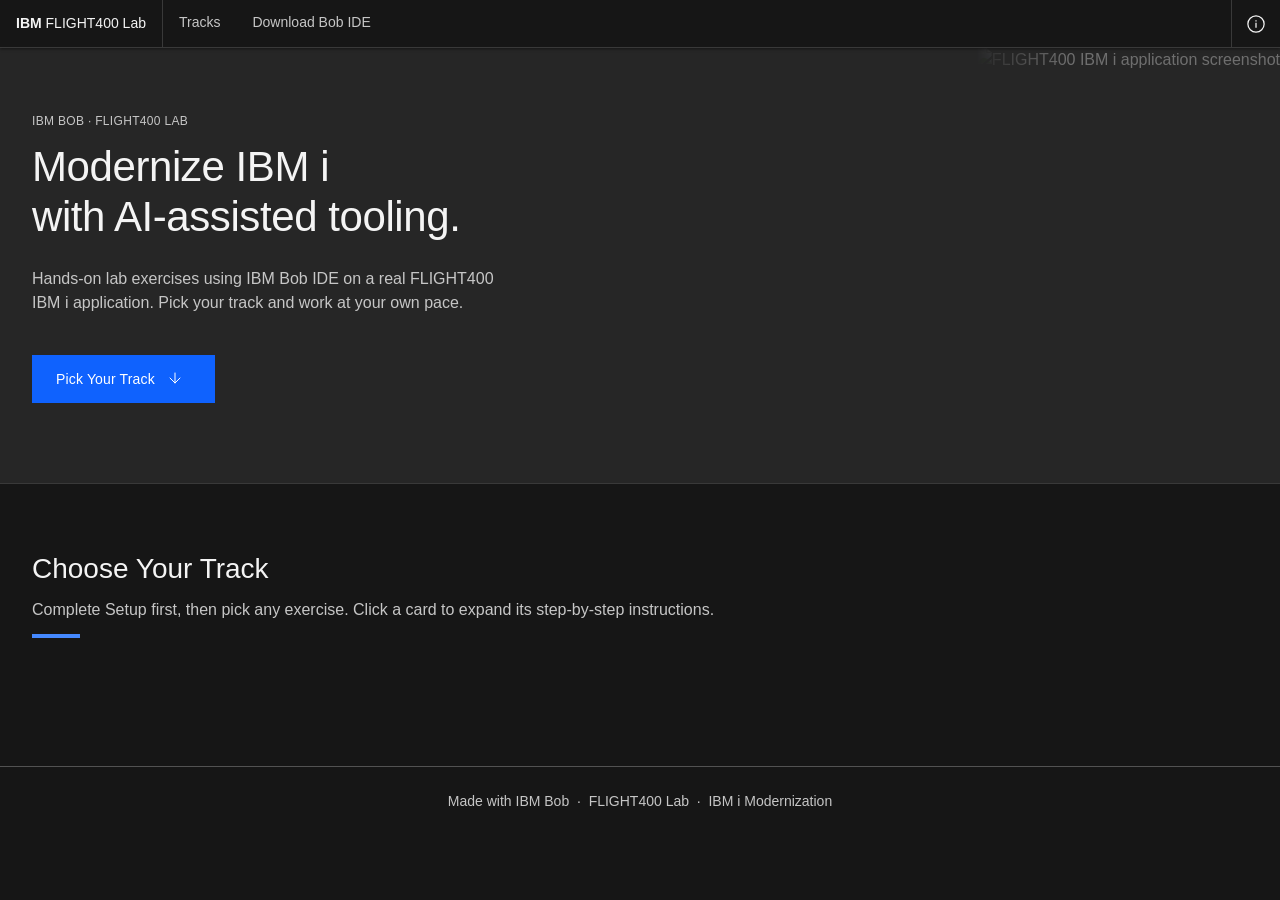
==== commit c7914982: "feat(phase-03): IBM Page Header pattern replaces centered hero - Replace .hero section with .ibm-pag" ====
--- a/docs/index.html
+++ b/docs/index.html
@@ -59,23 +59,41 @@
 <!-- ═══ MAIN CONTENT (offset for fixed header) ═══════════════════════════ -->
 <main id="main-content">
 
-<!-- ═══ HERO ═════════════════════════════════════════════ -->
-<section class="hero">
-  <div class="hero-badge">
-    IBM Bob · FLIGHT400 Lab
-  </div>
-  <img src="img/flight400.png" alt="FLIGHT400 application screenshot" class="hero-app-screenshot" />
-  <h1>
-    <span class="word-mask"><span class="word-inner" style="--d:200ms">Modernize</span></span>&#32;<span class="word-mask"><span class="word-inner" style="--d:280ms">IBM i</span></span>&#32;<span class="word-mask"><span class="word-inner" style="--d:360ms">with</span></span><br/><span class="word-mask"><span class="word-inner word-gold" style="--d:440ms">AI-assisted</span></span>&#32;<span class="word-mask"><span class="word-inner" style="--d:520ms">tooling.</span></span>
-  </h1>
-  <p>Hands-on lab exercises using IBM Bob IDE on a real FLIGHT400 IBM i application. Pick your track and work at your own pace.</p>
-  <button class="hero-cta" id="hero-cta-btn">
-    Pick Your Track
-    <svg width="16" height="16" viewBox="0 0 16 16" fill="none" aria-hidden="true">
-      <path d="M8 3v10M3 8l5 5 5-5" stroke="currentColor" stroke-width="2" stroke-linecap="round" stroke-linejoin="round"/>
-    </svg>
-  </button>
-</section>
+<!-- ═══ PAGE HEADER ═══════════════════════════════════════════════════════ -->
+<div class="ibm-page-header">
+  <div class="ibm-page-header-inner">
+
+    <p class="ibm-page-header-eyebrow">IBM Bob · FLIGHT400 Lab</p>
+
+    <h1 class="ibm-page-header-title">
+      Modernize IBM i<br>with AI-assisted tooling.
+    </h1>
+
+    <p class="ibm-page-header-desc">
+      Hands-on lab exercises using IBM Bob IDE on a real FLIGHT400 IBM i application.
+      Pick your track and work at your own pace.
+    </p>
+
+    <div class="ibm-page-header-actions">
+      <button class="ibm-btn ibm-btn--primary" id="hero-cta-btn" type="button">
+        Pick Your Track
+        <!-- ArrowDown 16 — pinned right inside button -->
+        <svg xmlns="http://www.w3.org/2000/svg" width="16" height="16"
+             viewBox="0 0 32 32" fill="currentColor" aria-hidden="true">
+          <path d="M16 4v20M6 14l10 10 10-10" stroke="currentColor" stroke-width="2"
+                fill="none" stroke-linecap="round" stroke-linejoin="round"/>
+        </svg>
+      </button>
+    </div>
+
+  </div>
+
+  <!-- Decorative screenshot — right side, partially cropped on small screens -->
+  <img src="img/flight400.png"
+       alt="FLIGHT400 IBM i application screenshot"
+       class="ibm-page-header-img"
+       aria-hidden="true" />
+</div>
 
 <!-- ═══ NEW-TO-BOB MODAL ══════════════════════════════════ -->
 <div class="ntb-overlay" id="ntb-overlay" role="dialog" aria-modal="true" aria-labelledby="ntb-title">
--- a/docs/css/styles.css
+++ b/docs/css/styles.css
@@ -293,190 +293,196 @@
   font-size: 0.875em;
 }
 
-/* ── HERO ── */
-.hero {
-  position: relative; z-index: 1;
-  text-align: center;
-  padding: var(--cds-spacing-09) var(--cds-spacing-06) var(--cds-spacing-10);
-  max-width: 720px;
+/* ── IBM PAGE HEADER ──────────────────────────────────────────────────────
+   Carbon Page Header pattern — left-aligned, Gray-100 theme.
+   Background uses $layer-01 (#262626) to lift off the $background body.    */
+
+.ibm-page-header {
+  background: var(--cds-layer-01);
+  border-bottom: 1px solid var(--cds-border-subtle-00);
+  position: relative;
+  overflow: hidden;
+}
+
+.ibm-page-header-inner {
+  max-width: 1312px;           /* Carbon 2xl breakpoint max content width */
   margin: 0 auto;
-}
-.hero::after {
-  content: '';
-  position: absolute;
-  bottom: 0; left: 50%;
-  transform: translateX(-50%);
-  width: min(600px, 90%); height: 1px;
-  background: var(--cds-border-subtle-01);
-}
-
-/* Hero eyebrow tag — Carbon Tag style (flat, no border-radius) */
-.hero-badge {
-  display: inline-flex; align-items: center; gap: var(--cds-spacing-03);
-  border-left: 3px solid var(--cds-interactive);
-  background: var(--cds-layer-01);
-  border-radius: 0; padding: 4px var(--cds-spacing-04) 4px var(--cds-spacing-03);
-  font-size: 0.75rem; font-weight: 400; color: var(--cds-text-secondary);
-  letter-spacing: 0.02em;
+  padding: var(--cds-spacing-10) var(--cds-spacing-07) var(--cds-spacing-11);
+  position: relative;
+  z-index: 1;
+}
+
+/* Eyebrow — Carbon $label-01: 0.75rem / 400 / 0.32px tracking */
+.ibm-page-header-eyebrow {
+  font-size: 0.75rem;
+  font-weight: 400;
+  letter-spacing: 0.32px;
+  text-transform: uppercase;
+  color: var(--cds-text-secondary);
+  margin-bottom: var(--cds-spacing-04);
+  font-family: var(--cds-font-family-sans);
+
+  /* Fade in — Carbon uses simple opacity, no translateY */
+  opacity: 0;
+  animation: ibm-fade-in 400ms var(--cds-motion-entrance) 100ms forwards;
+}
+
+/* Title — Carbon $expressive-heading-06: 42px / 300 weight / -0.64px tracking
+   IBM's "big headings are light weight" rule applies here.                   */
+.ibm-page-header-title {
+  font-size: clamp(1.75rem, 3.5vw, 2.625rem);
+  font-weight: 300;
+  line-height: 1.199;
+  letter-spacing: -0.01em;
+  color: var(--cds-text-primary);
+  font-family: var(--cds-font-family-sans);
+  max-width: 600px;
   margin-bottom: var(--cds-spacing-06);
+
   opacity: 0;
-  animation: hero-fade-up 0.5s var(--cds-motion-entrance) 0.1s forwards;
-}
-
-.hero-app-screenshot {
-  display: block;
-  max-width: min(480px, 90%);
-  width: 100%;
-  margin: 0 auto var(--cds-spacing-07);
-  border-radius: 2px;
-  border: 1px solid var(--cds-border-subtle-01);
-  opacity: 0;
-  animation: screenshot-fade 0.7s var(--cds-motion-standard) 0.15s forwards;
-}
-@keyframes screenshot-fade {
-  to { opacity: 1; }
-}
-
-/* Carbon $expressive-heading-05 */
-.hero h1 {
-  font-size: clamp(2rem, 5vw, 3rem);
-  font-weight: 600;
-  line-height: 1.25;
-  letter-spacing: -0.01em;
-  margin-bottom: var(--cds-spacing-05);
-}
-.hero h1 .word-mask {
-  display: inline-block; overflow: hidden;
-  vertical-align: bottom;
-  padding-bottom: 0.05em; margin-bottom: -0.05em;
-}
-.hero h1 .word-inner {
-  display: inline-block;
-  transform: translateY(110%); opacity: 0;
-  animation: word-rise 0.55s var(--cds-motion-entrance) both;
-  animation-delay: var(--d, 0ms);
-}
-@keyframes word-rise { to { transform: translateY(0); opacity: 1; } }
-.hero h1 .word-gold { color: var(--cds-link-primary); }
-
-/* Carbon $body-long-02 */
-.hero p {
+  animation: ibm-fade-in 400ms var(--cds-motion-entrance) 200ms forwards;
+}
+
+/* Description — Carbon $body-long-02: 1rem / 400 / 1.5 line-height */
+.ibm-page-header-desc {
   font-size: 1rem;
+  font-weight: 400;
   line-height: 1.5;
   color: var(--cds-text-secondary);
-  max-width: 520px; margin: 0 auto var(--cds-spacing-07);
+  font-family: var(--cds-font-family-sans);
+  max-width: 480px;
+  margin-bottom: var(--cds-spacing-08);
+
   opacity: 0;
-  animation: hero-fade-up 0.6s var(--cds-motion-entrance) 0.55s forwards;
+  animation: ibm-fade-in 400ms var(--cds-motion-entrance) 300ms forwards;
+}
+
+/* Action buttons row */
+.ibm-page-header-actions {
+  display: flex;
+  gap: var(--cds-spacing-03);
+  flex-wrap: wrap;
+  align-items: flex-start;
+
+  opacity: 0;
+  animation: ibm-fade-in 400ms var(--cds-motion-entrance) 400ms forwards;
 }
 
 /* Carbon Primary Button */
-.hero-cta {
+.ibm-btn {
   display: inline-flex; align-items: center; gap: var(--cds-spacing-04);
-  background: var(--cds-button-primary);
-  color: #fff; border: none; border-radius: 0;
+  border: none; border-radius: 0;
   padding: 13px var(--cds-spacing-07) 13px var(--cds-spacing-06);
   font-size: 0.875rem; font-weight: 400;
   font-family: var(--cds-font-family-sans);
-  letter-spacing: 0.16px;  /* Carbon $label-01 letter-spacing */
+  letter-spacing: 0.16px;
   cursor: pointer;
-  opacity: 0;
-  animation: hero-fade-up 0.6s var(--cds-motion-entrance) 0.9s forwards;
-  transition: background 70ms var(--cds-motion-standard), box-shadow 70ms var(--cds-motion-standard);
-  position: relative; z-index: 2;
-  min-height: 48px; /* Carbon size-lg */
-}
-.hero-cta:hover  { background: #0062fe; }
-.hero-cta:active { background: #0043ce; }
-.hero-cta:focus-visible {
-  outline: 2px solid #ffffff;   /* Carbon $focus on g100 = #ffffff */
-  outline-offset: -4px;
-  box-shadow: inset 0 0 0 1px #161616;  /* Carbon $focus-inset */
-}
-
-.hero-pill-row {
-  display: flex; align-items: center; justify-content: center;
-  gap: var(--cds-spacing-04); flex-wrap: wrap;
-  margin-top: var(--cds-spacing-05); margin-bottom: var(--cds-spacing-06);
-  opacity: 0;
-  animation: hero-fade-up 0.6s var(--cds-motion-entrance) 0.65s forwards;
-}
-
-@keyframes hero-fade-up {
-  from { opacity: 0; transform: translateY(8px); }
-  to   { opacity: 1; transform: translateY(0); }
-}
-
-/* Pill buttons — Carbon ghost button style */
-.new-to-bob-btn {
-  display: inline-flex; align-items: center; gap: var(--cds-spacing-03);
-  background: transparent;
-  border: 1px solid rgba(120,169,255,0.45);
-  color: var(--cds-link-primary);
-  font-size: 0.875rem; font-weight: 400;
-  font-family: var(--cds-font-family-sans);
-  padding: 11px var(--cds-spacing-06); border-radius: 0;
-  cursor: pointer; min-height: 40px;
-  opacity: 0;
-  animation: hero-fade-up 560ms var(--cds-motion-entrance) 800ms forwards;
-  transition: background 70ms var(--cds-motion-standard), border-color 70ms var(--cds-motion-standard);
-  position: relative; z-index: 2;
-}
-.new-to-bob-btn:hover { background: rgba(120,169,255,0.08); border-color: var(--cds-link-primary); }
-.new-to-bob-btn:focus-visible {
+  min-height: 48px;
+  transition: background 70ms var(--cds-motion-standard);
+  position: relative;
+}
+.ibm-btn:focus-visible {
   outline: 2px solid #ffffff;
   outline-offset: -4px;
   box-shadow: inset 0 0 0 1px #161616;
 }
 
-.marketplace-btn {
-  display: inline-flex; align-items: center; gap: var(--cds-spacing-03);
+.ibm-btn--primary {
+  background: var(--cds-button-primary);
+  color: #fff;
+}
+.ibm-btn--primary:hover  { background: var(--cds-button-primary-hover); }
+.ibm-btn--primary:active { background: var(--cds-button-primary-active); }
+
+.ibm-btn--ghost {
   background: transparent;
-  border: 1px solid rgba(190,149,255,0.45);
-  color: #c5a6ff;
-  font-size: 0.875rem; font-weight: 400;
-  font-family: var(--cds-font-family-sans);
-  padding: 11px var(--cds-spacing-06); border-radius: 0;
-  cursor: pointer; min-height: 40px; text-decoration: none;
-  opacity: 0;
-  animation: hero-fade-up 560ms var(--cds-motion-entrance) 800ms forwards;
-  transition: background 70ms var(--cds-motion-standard), border-color 70ms var(--cds-motion-standard);
-  position: relative; z-index: 2;
-}
-.marketplace-btn:hover { background: rgba(190,149,255,0.08); border-color: #c5a6ff; }
-.marketplace-btn:focus-visible {
-  outline: 2px solid #ffffff;
-  outline-offset: -4px;
-  box-shadow: inset 0 0 0 1px #161616;
-}
-
-/* ── SCROLL SECTION ── */
+  color: var(--cds-link-primary);
+  border: 1px solid transparent;
+  padding: 13px var(--cds-spacing-06);
+}
+.ibm-btn--ghost:hover  { background: var(--cds-button-ghost-hover); }
+.ibm-btn--ghost:active { background: var(--cds-button-ghost-active); }
+
+/* Decorative app screenshot — right side, fades into background */
+.ibm-page-header-img {
+  position: absolute;
+  right: 0;
+  top: 0;
+  bottom: 0;
+  height: 100%;
+  width: auto;
+  max-width: 52%;
+  object-fit: cover;
+  object-position: left center;
+  /* Subtle — not the focal point */
+  opacity: 0.35;
+  mask-image: linear-gradient(to right, transparent 0%, black 30%);
+  -webkit-mask-image: linear-gradient(to right, transparent 0%, black 30%);
+  pointer-events: none;
+  user-select: none;
+}
+
+/* Carbon entrance animation — simple opacity, no translateY */
+@keyframes ibm-fade-in {
+  from { opacity: 0; }
+  to   { opacity: 1; }
+}
+
+/* ── RESPONSIVE ── */
+@media (max-width: 1056px) {
+  .ibm-page-header-img { max-width: 40%; opacity: 0.25; }
+}
+@media (max-width: 672px) {
+  .ibm-page-header-img { display: none; }
+  .ibm-page-header-inner {
+    padding: var(--cds-spacing-08) var(--cds-spacing-05) var(--cds-spacing-09);
+  }
+  .ibm-page-header-title { font-size: clamp(1.5rem, 6vw, 2rem); }
+}
+
+/* ── SECTION INTRO (tracks section heading) ───────────────────────────────
+   Sits below the page header, above the track list.                         */
 .scroll-section {
-  position: relative; z-index: 1;
-  max-width: 960px; margin: 0 auto;
-  padding: 0 var(--cds-spacing-05) var(--cds-spacing-10);
+  position: relative;
+  z-index: 1;
+  max-width: 1312px;
+  margin: 0 auto;
+  padding: 0 var(--cds-spacing-07) var(--cds-spacing-12);
 }
 
 .section-intro {
-  text-align: center; margin-bottom: var(--cds-spacing-10);
-  opacity: 0; transform: translateY(24px);
-  animation: section-reveal 600ms var(--cds-motion-entrance) 400ms forwards;
-}
-@keyframes section-reveal { to { opacity: 1; transform: translateY(0); } }
-
-/* Carbon $expressive-heading-04 */
+  padding: var(--cds-spacing-10) 0 var(--cds-spacing-07);
+}
+
+/* Carbon $productive-heading-04: 1.75rem / 400 */
 .section-intro h2 {
   font-size: 1.75rem;
-  font-weight: 400;   /* Carbon headings are 300–400 weight at larger sizes */
-  color: var(--cds-text-primary);  /* $text-primary — headings don't take brand color in Carbon */
+  font-weight: 400;
+  color: var(--cds-text-primary);
   letter-spacing: 0;
-}
-.section-intro p { color: var(--cds-text-secondary); margin-top: var(--cds-spacing-03); font-size: 1rem; }
-
-/* Carbon-style divider accent */
+  font-family: var(--cds-font-family-sans);
+}
+
+.section-intro p {
+  color: var(--cds-text-secondary);
+  margin-top: var(--cds-spacing-03);
+  font-size: 1rem;
+  font-family: var(--cds-font-family-sans);
+}
+
+/* Carbon divider — $interactive / Blue 50 on g100, 4px height, 0 radius */
 .divider {
-  width: 48px; height: 4px;
+  width: 48px;
+  height: 4px;
   background: var(--cds-interactive);
-  border-radius: 0; margin: var(--cds-spacing-04) auto 0;
+  border-radius: 0;
+  margin: var(--cds-spacing-04) 0 0;
+}
+
+@media (max-width: 672px) {
+  .scroll-section {
+    padding: 0 var(--cds-spacing-05) var(--cds-spacing-10);
+  }
 }
 
 /* ── TRACK CARDS — Carbon Tile-inspired ── */
@@ -1063,37 +1069,11 @@
 }
 .student-badge-clear:hover { background: rgba(250,77,86,0.15); border-color: rgba(250,77,86,0.5); color: #ff8389; }
 
-/* ── RESPONSIVE ── */
+/* ── RESPONSIVE — cards ── */
 @media (max-width: 640px) {
-  .hero { padding: var(--cds-spacing-08) var(--cds-spacing-05) var(--cds-spacing-09); }
-  .hero h1 { font-size: clamp(1.6rem, 7vw, 2.25rem); }
   .card-summary { padding: var(--cds-spacing-05) var(--cds-spacing-04); gap: var(--cds-spacing-04); }
   .card-icon { width: 44px; height: 44px; }
   .card-detail-inner { padding: var(--cds-spacing-05) var(--cds-spacing-04); }
-  .hero-pill-row { gap: var(--cds-spacing-03); }
-  .new-to-bob-btn, .marketplace-btn { padding: 9px var(--cds-spacing-05); font-size: 0.875rem; }
-}
-
-/* ── AGENDA BUTTON ── */
-.agenda-btn {
-  display: inline-flex; align-items: center; gap: var(--cds-spacing-03);
-  background: transparent;
-  border: 1px solid rgba(66,190,101,0.45);
-  color: #42be65;
-  font-size: 0.875rem; font-weight: 400;
-  font-family: var(--cds-font-family-sans);
-  padding: 11px var(--cds-spacing-06); border-radius: 0;
-  cursor: pointer; min-height: 40px;
-  opacity: 0;
-  animation: hero-fade-up 560ms var(--cds-motion-entrance) 800ms forwards;
-  transition: background 70ms var(--cds-motion-standard), border-color 70ms var(--cds-motion-standard);
-  position: relative; z-index: 2;
-}
-.agenda-btn:hover { background: rgba(66,190,101,0.08); border-color: #42be65; }
-.agenda-btn:focus-visible {
-  outline: 2px solid #ffffff;
-  outline-offset: -4px;
-  box-shadow: inset 0 0 0 1px #161616;
 }
 
 /* ── AGENDA MODAL ── */
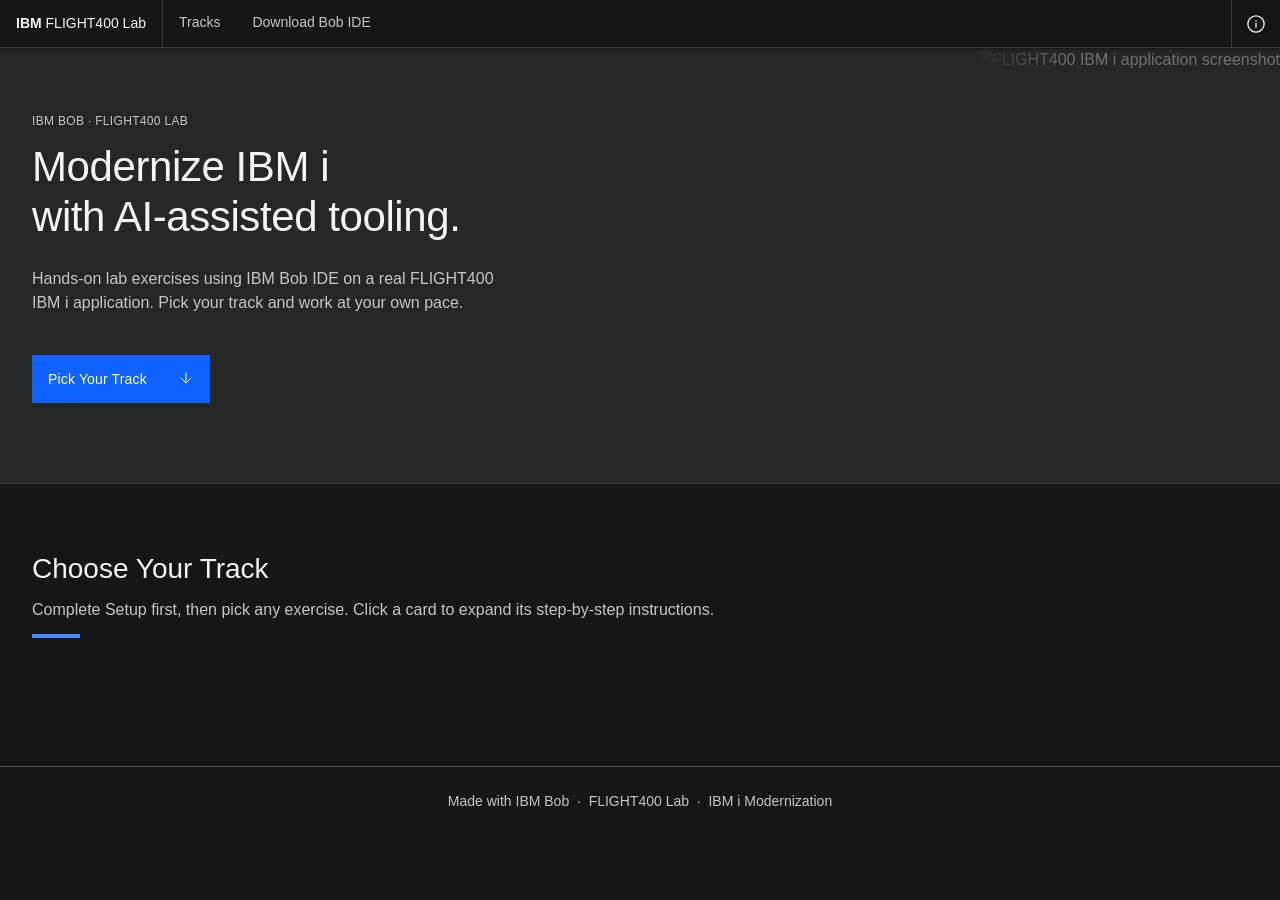
==== commit 22172328: "phase 4: Carbon button system — ibm-btn, remove legacy button CSS, update HTML" ====
--- a/docs/index.html
+++ b/docs/index.html
@@ -98,8 +98,12 @@
 <!-- ═══ NEW-TO-BOB MODAL ══════════════════════════════════ -->
 <div class="ntb-overlay" id="ntb-overlay" role="dialog" aria-modal="true" aria-labelledby="ntb-title">
   <div class="ntb-modal">
-    <button class="ntb-close" id="ntb-close" aria-label="Close">
-      <svg viewBox="0 0 24 24" fill="none" stroke="currentColor" stroke-width="2.5" stroke-linecap="round" aria-hidden="true"><path d="M18 6 6 18M6 6l12 12"/></svg>
+    <button class="ibm-btn ibm-btn--ghost ibm-btn--icon-only ibm-btn--sm ntb-close"
+            id="ntb-close" aria-label="Close dialog" type="button">
+      <svg xmlns="http://www.w3.org/2000/svg" width="16" height="16"
+           viewBox="0 0 32 32" fill="currentColor" aria-hidden="true">
+        <path d="M17.4141 16L24 9.4141 22.5859 8 16 14.5859 9.4143 8 8 9.4141 14.5859 16 8 22.5859 9.4143 24 16 17.4141 22.5859 24 24 22.5859 17.4141 16z"/>
+      </svg>
     </button>
     <div class="ntb-tabs" role="tablist">
       <button class="ntb-tab ntb-tab-active" id="ntb-tab-1" role="tab" aria-selected="true" aria-controls="ntb-panel-1" data-ntb-tab="1">
@@ -144,9 +148,13 @@
             </div>
           </a>
         </div>
-        <button class="ntb-next-btn" id="ntb-next-btn">
+        <button class="ibm-btn ibm-btn--primary" id="ntb-next-btn"
+                style="width:100%" type="button">
           I have Bob installed — next step
-          <svg viewBox="0 0 24 24" fill="none" stroke="currentColor" stroke-width="2.5" stroke-linecap="round" stroke-linejoin="round" aria-hidden="true"><path d="M5 12h14M12 5l7 7-7 7"/></svg>
+          <svg xmlns="http://www.w3.org/2000/svg" width="16" height="16"
+               viewBox="0 0 32 32" fill="currentColor" aria-hidden="true">
+            <path d="M18 6 16.57 7.393l8.22 8.22H2v2h22.79l-8.22 8.22L18 27.273 27.273 18z"/>
+          </svg>
         </button>
       </div>
 
--- a/docs/css/styles.css
+++ b/docs/css/styles.css
@@ -368,40 +368,214 @@
   animation: ibm-fade-in 400ms var(--cds-motion-entrance) 400ms forwards;
 }
 
-/* Carbon Primary Button */
+/* ══════════════════════════════════════════════════════════════════════════
+   CARBON BUTTON SYSTEM
+   Spec: https://carbondesignsystem.com/components/button/style/
+   Key rules:
+   - border-radius: 0 always
+   - Icon is position:absolute, pinned to the right
+   - Default size (lg) = 48px min-height
+   - Padding: 0 63px 0 16px (lg with icon) — the 63px accounts for the 16px
+     icon + 16px from right + 16px left clearance
+   - Ghost button: no right padding offset (icon flows inline)
+   - Focus ring: 2px outline $focus, offset -4px, inset $focus-inset shadow
+   ══════════════════════════════════════════════════════════════════════════ */
+
+/* ── BASE ─────────────────────────────────────────────────────────────────── */
 .ibm-btn {
-  display: inline-flex; align-items: center; gap: var(--cds-spacing-04);
-  border: none; border-radius: 0;
-  padding: 13px var(--cds-spacing-07) 13px var(--cds-spacing-06);
-  font-size: 0.875rem; font-weight: 400;
+  display: inline-flex;
+  align-items: center;
+  justify-content: space-between;
+  /* icon-right padding: 16px left, 63px right (48px icon zone + 15px) */
+  padding: 0 63px 0 var(--cds-spacing-05);
+  min-height: 48px;             /* lg size — Carbon productive default */
+  border: none;
+  border-radius: 0;
   font-family: var(--cds-font-family-sans);
+  font-size: 0.875rem;
+  font-weight: 400;
   letter-spacing: 0.16px;
+  line-height: 1;
+  text-decoration: none;
   cursor: pointer;
+  position: relative;
+  white-space: nowrap;
+  outline: none;
+  transition:
+    background-color 70ms var(--cds-motion-standard),
+    box-shadow       70ms var(--cds-motion-standard),
+    color            70ms var(--cds-motion-standard),
+    border-color     70ms var(--cds-motion-standard);
+  /* Prevent text selection on rapid clicks */
+  user-select: none;
+  -webkit-user-select: none;
+}
+
+/* Icon — always 16×16, pinned to the absolute right */
+.ibm-btn > svg {
+  position: absolute;
+  right: var(--cds-spacing-05);
+  top: 50%;
+  transform: translateY(-50%);
+  flex-shrink: 0;
+  pointer-events: none;
+}
+
+/* Focus ring — Carbon on g100: white outline, dark inset */
+.ibm-btn:focus-visible {
+  outline: 2px solid var(--cds-focus);
+  outline-offset: -4px;
+  box-shadow: inset 0 0 0 1px var(--cds-focus-inset);
+}
+
+/* Disabled state */
+.ibm-btn:disabled,
+.ibm-btn[aria-disabled="true"] {
+  background-color: var(--cds-button-disabled) !important;
+  color: var(--cds-button-disabled-label) !important;
+  border-color: transparent !important;
+  cursor: not-allowed;
+  pointer-events: none;
+}
+
+
+/* ── PRIMARY ──────────────────────────────────────────────────────────────── */
+.ibm-btn--primary {
+  background-color: var(--cds-button-primary);
+  color: var(--cds-text-on-color);
+}
+.ibm-btn--primary:hover  { background-color: var(--cds-button-primary-hover); }
+.ibm-btn--primary:active { background-color: var(--cds-button-primary-active); }
+
+
+/* ── SECONDARY ────────────────────────────────────────────────────────────── */
+.ibm-btn--secondary {
+  background-color: var(--cds-button-secondary);
+  color: var(--cds-text-primary);
+  /* Carbon secondary on g100 gets a subtle border */
+  box-shadow: inset 0 0 0 1px var(--cds-border-strong-01);
+}
+.ibm-btn--secondary:hover  {
+  background-color: var(--cds-button-secondary-hover);
+  box-shadow: inset 0 0 0 1px var(--cds-border-strong-02);
+}
+.ibm-btn--secondary:active { background-color: var(--cds-button-secondary-active); }
+
+
+/* ── TERTIARY ─────────────────────────────────────────────────────────────── */
+/* Transparent background, $interactive border, $link-primary text */
+.ibm-btn--tertiary {
+  background-color: transparent;
+  color: var(--cds-link-primary);
+  box-shadow: inset 0 0 0 1px var(--cds-interactive);
+  padding: 0 63px 0 var(--cds-spacing-05);
+}
+.ibm-btn--tertiary:hover {
+  background-color: rgba(69, 137, 255, 0.12);
+  box-shadow: inset 0 0 0 1px var(--cds-link-primary);
+}
+.ibm-btn--tertiary:active {
+  background-color: rgba(69, 137, 255, 0.25);
+}
+
+
+/* ── GHOST ────────────────────────────────────────────────────────────────── */
+/* No background, no border, link color. Icon flows inline (no right-pin offset) */
+.ibm-btn--ghost {
+  background-color: transparent;
+  color: var(--cds-link-primary);
+  /* Ghost buttons do NOT have right padding offset — icon is inline */
+  padding: 0 var(--cds-spacing-05);
+  justify-content: flex-start;
+  gap: var(--cds-spacing-03);
+}
+.ibm-btn--ghost > svg {
+  /* Ghost: icon is inline, not pinned-right */
+  position: static;
+  transform: none;
+}
+.ibm-btn--ghost:hover {
+  background-color: var(--cds-button-ghost-hover);
+  color: var(--cds-link-primary-hover);
+}
+.ibm-btn--ghost:active { background-color: var(--cds-button-ghost-active); }
+
+
+/* ── DANGER ───────────────────────────────────────────────────────────────── */
+.ibm-btn--danger {
+  background-color: var(--cds-button-danger);
+  color: var(--cds-text-on-color);
+}
+.ibm-btn--danger:hover  { background-color: var(--cds-button-danger-hover); }
+.ibm-btn--danger:active { background-color: var(--cds-button-danger-active); }
+
+
+/* ── SIZE MODIFIERS ───────────────────────────────────────────────────────── */
+/* sm — 32px, used for inline controls like copy buttons */
+.ibm-btn--sm {
+  min-height: 32px;
+  font-size: 0.875rem;
+  padding: 0 39px 0 var(--cds-spacing-04);
+}
+.ibm-btn--sm > svg { right: var(--cds-spacing-04); }
+.ibm-btn--sm.ibm-btn--ghost {
+  padding: 0 var(--cds-spacing-04);
+  gap: var(--cds-spacing-02);
+}
+
+/* md — 40px */
+.ibm-btn--md {
+  min-height: 40px;
+  padding: 0 55px 0 var(--cds-spacing-05);
+}
+
+/* lg — 48px (default, defined on base) */
+/* xl — 64px, used for marketing/hero contexts */
+.ibm-btn--xl {
+  min-height: 64px;
+  font-size: 1rem;
+  padding: 0 var(--cds-spacing-08) 0 var(--cds-spacing-06);
+  align-items: flex-start;
+  padding-top: var(--cds-spacing-05);
+}
+.ibm-btn--xl > svg { top: var(--cds-spacing-05); transform: none; }
+
+/* 2xl — 80px, expressive / full-width CTA */
+.ibm-btn--2xl {
+  min-height: 80px;
+  font-size: 1rem;
+  padding: 0 var(--cds-spacing-08) 0 var(--cds-spacing-06);
+  align-items: flex-start;
+  padding-top: var(--cds-spacing-06);
+}
+.ibm-btn--2xl > svg { top: var(--cds-spacing-06); transform: none; }
+
+
+/* ── ICON-ONLY BUTTON ─────────────────────────────────────────────────────── */
+/* Used for close buttons, header actions, copy buttons */
+.ibm-btn--icon-only {
+  padding: 0;
+  min-width: 48px;
   min-height: 48px;
-  transition: background 70ms var(--cds-motion-standard);
-  position: relative;
-}
-.ibm-btn:focus-visible {
-  outline: 2px solid #ffffff;
-  outline-offset: -4px;
-  box-shadow: inset 0 0 0 1px #161616;
-}
-
-.ibm-btn--primary {
-  background: var(--cds-button-primary);
-  color: #fff;
-}
-.ibm-btn--primary:hover  { background: var(--cds-button-primary-hover); }
-.ibm-btn--primary:active { background: var(--cds-button-primary-active); }
-
-.ibm-btn--ghost {
-  background: transparent;
-  color: var(--cds-link-primary);
-  border: 1px solid transparent;
-  padding: 13px var(--cds-spacing-06);
-}
-.ibm-btn--ghost:hover  { background: var(--cds-button-ghost-hover); }
-.ibm-btn--ghost:active { background: var(--cds-button-ghost-active); }
+  justify-content: center;
+  align-items: center;
+}
+.ibm-btn--icon-only > svg {
+  position: static;
+  transform: none;
+}
+/* sm icon-only */
+.ibm-btn--icon-only.ibm-btn--sm {
+  min-width: 32px;
+  min-height: 32px;
+  padding: 0;
+}
+/* md icon-only */
+.ibm-btn--icon-only.ibm-btn--md {
+  min-width: 40px;
+  min-height: 40px;
+  padding: 0;
+}
 
 /* Decorative app screenshot — right side, fades into background */
 .ibm-page-header-img {
@@ -737,8 +911,9 @@
 }
 .step-prompt .copy-btn { top: var(--cds-spacing-03); right: var(--cds-spacing-03); }
 
-/* Carbon copy button */
-.copy-btn {
+/* Carbon copy button — legacy .copy-btn + new .cds-copy-btn (phase 4) */
+.copy-btn,
+.cds-copy-btn {
   position: absolute; top: var(--cds-spacing-04); right: var(--cds-spacing-04);
   background: transparent;
   border: 1px solid var(--cds-border-strong-01);
@@ -749,9 +924,12 @@
   cursor: pointer; min-height: 32px; min-width: 44px;
   transition: background 70ms var(--cds-motion-standard), color 70ms var(--cds-motion-standard);
 }
-.copy-btn:hover { background: var(--cds-layer-02); color: var(--cds-text-primary); }
-.copy-btn:active { background: var(--cds-border-subtle-01); }
-.copy-btn.copied {
+.copy-btn:hover,
+.cds-copy-btn:hover { background: var(--cds-layer-02); color: var(--cds-text-primary); }
+.copy-btn:active,
+.cds-copy-btn:active { background: var(--cds-border-subtle-01); }
+.copy-btn.copied,
+.cds-copy-btn.copied {
   background: rgba(66,190,101,0.12);
   border-color: rgba(66,190,101,0.45);
   color: #42be65;
@@ -929,16 +1107,11 @@
 .ntb-panel { padding: var(--cds-spacing-07) var(--cds-spacing-07) var(--cds-spacing-06); display: none; }
 .ntb-panel.ntb-panel-active { display: block; }
 
+/* ntb-close is now .ibm-btn--ghost.ibm-btn--icon-only.ibm-btn--sm — see phase 4 */
 .ntb-close {
   position: absolute; top: var(--cds-spacing-04); right: var(--cds-spacing-04);
-  background: transparent; border: 1px solid var(--cds-border-subtle-01);
-  color: var(--cds-text-secondary); cursor: pointer;
-  width: 32px; height: 32px; border-radius: 0;
-  display: flex; align-items: center; justify-content: center; z-index: 10;
-  transition: background 70ms var(--cds-motion-standard), color 70ms var(--cds-motion-standard);
-}
-.ntb-close:hover { background: var(--cds-layer-02); color: var(--cds-text-primary); }
-.ntb-close svg { width: 12px; height: 12px; display: block; }
+  z-index: 10;
+}
 
 /* Carbon $heading-02 */
 .ntb-panel h3 { font-size: 1.25rem; font-weight: 400; color: var(--cds-text-primary); margin-bottom: var(--cds-spacing-03); }
@@ -970,20 +1143,7 @@
 .ntb-action-card--static:hover { border-color: var(--cds-border-subtle-01); background: var(--cds-background); }
 .ntb-action-arrow svg { width: 16px; height: 16px; display: block; }
 
-/* Carbon primary button */
-.ntb-next-btn {
-  display: flex; align-items: center; justify-content: center; gap: var(--cds-spacing-03);
-  width: 100%; padding: 13px var(--cds-spacing-06);
-  background: var(--cds-button-primary); color: #fff;
-  border: none; border-radius: 0;
-  font-size: 0.875rem; font-weight: 400;
-  font-family: var(--cds-font-family-sans);
-  cursor: pointer; min-height: 48px;
-  transition: background 70ms var(--cds-motion-standard);
-}
-.ntb-next-btn:hover  { background: #0062fe; }
-.ntb-next-btn:active { background: #0043ce; }
-.ntb-next-btn svg { width: 14px; height: 14px; }
+/* ntb-next-btn is now .ibm-btn.ibm-btn--primary — see phase 4 */
 
 .ntb-section { margin-bottom: var(--cds-spacing-05); }
 .ntb-section-label {
@@ -1114,17 +1274,7 @@
 .agenda-modal-title { font-size: 1rem; font-weight: 600; color: var(--cds-text-primary); line-height: 1.25; }
 .agenda-modal-sub   { font-size: 0.75rem; color: var(--cds-text-secondary); margin-top: 2px; }
 
-.agenda-close {
-  background: transparent;
-  border: 1px solid var(--cds-border-subtle-01);
-  color: var(--cds-text-secondary); cursor: pointer;
-  width: 32px; height: 32px; border-radius: 0;
-  display: flex; align-items: center; justify-content: center;
-  flex-shrink: 0;
-  transition: background 70ms var(--cds-motion-standard), color 70ms var(--cds-motion-standard);
-}
-.agenda-close:hover { background: var(--cds-layer-02); color: var(--cds-text-primary); }
-.agenda-close svg { width: 12px; height: 12px; display: block; }
+/* agenda-close is now .ibm-btn--ghost.ibm-btn--icon-only.ibm-btn--sm — see phase 4 */
 
 .agenda-body {
   overflow-y: auto; padding: var(--cds-spacing-06); flex: 1;
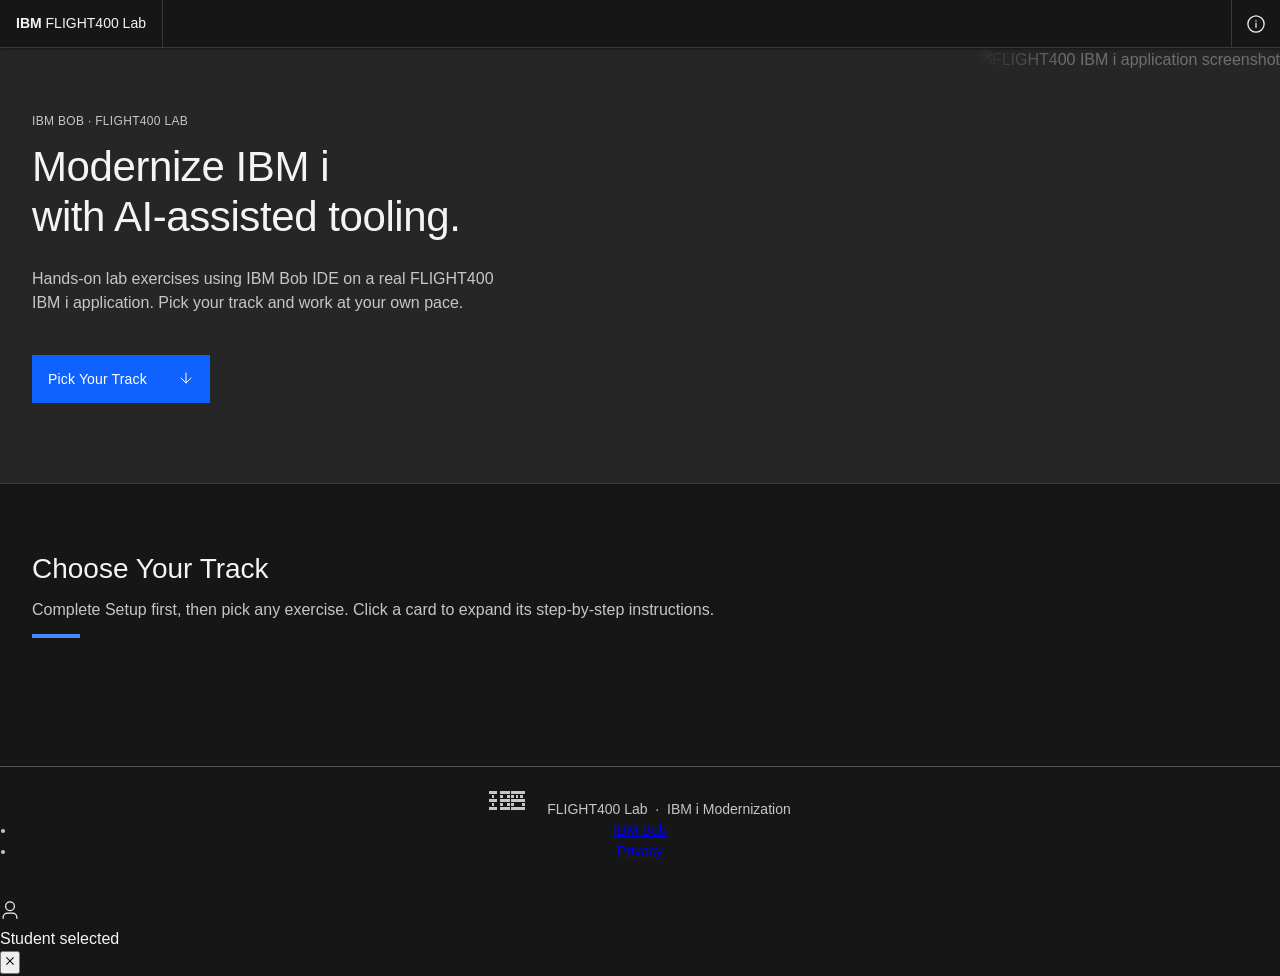
==== commit 837e3c30: "fix(ui): fix IBM logo, remove Tracks/Download nav items, align footer links - Replace broken 5-row r" ====
--- a/docs/index.html
+++ b/docs/index.html
@@ -21,23 +21,6 @@
   <a class="ibm-header-name" href="." aria-label="IBM FLIGHT400 Lab, return to home">
     <span class="ibm-header-name-prefix">IBM</span>&nbsp;FLIGHT400 Lab
   </a>
-
-  <!-- Navigation links -->
-  <nav class="ibm-header-nav" aria-label="FLIGHT400 Lab navigation">
-    <ul class="ibm-header-menu-bar" role="menubar" aria-label="FLIGHT400 Lab menu">
-      <li role="none">
-        <a class="ibm-header-menu-item" href="#tracks-section" role="menuitem" tabindex="0">
-          Tracks
-        </a>
-      </li>
-      <li role="none">
-        <a class="ibm-header-menu-item" href="https://bob.ibm.com/download"
-           target="_blank" rel="noopener" role="menuitem" tabindex="0">
-          Download Bob IDE
-        </a>
-      </li>
-    </ul>
-  </nav>
 
   <!-- Global actions — right side of header -->
   <div class="ibm-header-global" role="toolbar" aria-label="Header global actions">
@@ -95,103 +78,117 @@
        aria-hidden="true" />
 </div>
 
-<!-- ═══ NEW-TO-BOB MODAL ══════════════════════════════════ -->
-<div class="ntb-overlay" id="ntb-overlay" role="dialog" aria-modal="true" aria-labelledby="ntb-title">
-  <div class="ntb-modal">
-    <button class="ibm-btn ibm-btn--ghost ibm-btn--icon-only ibm-btn--sm ntb-close"
-            id="ntb-close" aria-label="Close dialog" type="button">
-      <svg xmlns="http://www.w3.org/2000/svg" width="16" height="16"
+<!-- ═══ NEW-TO-BOB MODAL ═══════════════════════════════════════════════════ -->
+<div class="cds-modal-backdrop" id="ntb-overlay"
+     role="dialog" aria-modal="true" aria-labelledby="ntb-title">
+  <div class="cds-modal cds-modal--md">
+
+    <!-- Close button — absolute top-right, first focusable element -->
+    <button class="cds-modal-close-btn" id="ntb-close" aria-label="Close dialog" type="button">
+      <svg xmlns="http://www.w3.org/2000/svg" width="20" height="20"
            viewBox="0 0 32 32" fill="currentColor" aria-hidden="true">
-        <path d="M17.4141 16L24 9.4141 22.5859 8 16 14.5859 9.4143 8 8 9.4141 14.5859 16 8 22.5859 9.4143 24 16 17.4141 22.5859 24 24 22.5859 17.4141 16z"/>
+        <path d="M24 9.4L22.6 8 16 14.6 9.4 8 8 9.4l6.6 6.6L8 22.6 9.4 24l6.6-6.6 6.6 6.6 1.4-1.4L17.4 16z"/>
       </svg>
     </button>
-    <div class="ntb-tabs" role="tablist">
-      <button class="ntb-tab ntb-tab-active" id="ntb-tab-1" role="tab" aria-selected="true" aria-controls="ntb-panel-1" data-ntb-tab="1">
-        <span class="ntb-tab-num">1</span>
+
+    <!-- Tab bar -->
+    <div class="cds-tabs" role="tablist">
+      <button class="cds-tab cds-tab--selected" id="ntb-tab-1"
+              role="tab" aria-selected="true" aria-controls="ntb-panel-1"
+              data-ntb-tab="1" type="button">
+        <span class="cds-tab__num">1</span>
         Install Bob
       </button>
-      <button class="ntb-tab" id="ntb-tab-2" role="tab" aria-selected="false" aria-controls="ntb-panel-2" data-ntb-tab="2">
-        <span class="ntb-tab-num">2</span>
+      <button class="cds-tab" id="ntb-tab-2"
+              role="tab" aria-selected="false" aria-controls="ntb-panel-2"
+              data-ntb-tab="2" type="button">
+        <span class="cds-tab__num">2</span>
         Open a Folder
       </button>
     </div>
-    <div class="ntb-panels">
-
-      <!-- Panel 1: Install -->
-      <div class="ntb-panel ntb-panel-active" id="ntb-panel-1" role="tabpanel" aria-labelledby="ntb-tab-1">
-        <h3 id="ntb-title">Get IBM Bob IDE</h3>
-        <p class="ntb-subtitle">Check your inbox for the <strong>"You've been invited to join your team"</strong> email and follow the steps below.</p>
-        <div class="ntb-action-cards">
-          <div class="ntb-action-card ntb-action-card--static">
-            <div class="ntb-action-icon icon-trial">
-              <svg viewBox="0 0 24 24" fill="none" stroke="var(--ibm-blue)" stroke-width="1.8" stroke-linecap="round" stroke-linejoin="round" aria-hidden="true">
-                <path d="M20 21v-2a4 4 0 0 0-4-4H8a4 4 0 0 0-4 4v2"/><circle cx="12" cy="7" r="4"/>
-              </svg>
-            </div>
-            <div class="ntb-action-text">
-              <div class="ntb-action-title">Create your IBM ID</div>
-              <div class="ntb-action-desc">Open the invitation email and click the link to create your IBM ID and join the team.</div>
-            </div>
-          </div>
-          <a href="https://bob.ibm.com/download" target="_blank" rel="noopener" class="ntb-action-card">
-            <div class="ntb-action-icon icon-download">
-              <svg viewBox="0 0 24 24" fill="none" stroke="#1a7a4a" stroke-width="1.8" stroke-linecap="round" stroke-linejoin="round" aria-hidden="true">
-                <path d="M21 15v4a2 2 0 0 1-2 2H5a2 2 0 0 1-2-2v-4"/><polyline points="7 10 12 15 17 10"/><line x1="12" y1="15" x2="12" y2="3"/>
-              </svg>
-            </div>
-            <div class="ntb-action-text">
-              <div class="ntb-action-title">Download IBM Bob IDE</div>
-              <div class="ntb-action-desc">Get the desktop app — available for macOS, Windows, and Linux.</div>
-            </div>
-            <div class="ntb-action-arrow">
-              <svg viewBox="0 0 24 24" fill="none" stroke="currentColor" stroke-width="2" stroke-linecap="round" stroke-linejoin="round" aria-hidden="true"><path d="M5 12h14M12 5l7 7-7 7"/></svg>
-            </div>
-          </a>
+
+    <!-- Panel 1: Install -->
+    <div class="cds-modal-body cds-tab-panel cds-tab-panel--active"
+         id="ntb-panel-1" role="tabpanel" aria-labelledby="ntb-tab-1">
+      <div class="cds-modal-header" style="padding-right:0;padding-left:0">
+        <h3 class="cds-modal-title" id="ntb-title">Get IBM Bob IDE</h3>
+      </div>
+      <p>Check your inbox for the <strong>invitation email</strong> and follow the steps below.</p>
+      <div class="cds-action-list">
+        <div class="cds-action-item cds-action-item--static">
+          <div class="cds-action-item__icon-wrap">
+            <svg xmlns="http://www.w3.org/2000/svg" width="20" height="20"
+                 viewBox="0 0 32 32" fill="currentColor" aria-hidden="true">
+              <path d="M16 4a6 6 0 1 1-6 6 6 6 0 0 1 6-6m0-2a8 8 0 1 0 8 8 8 8 0 0 0-8-8zM28 30H26v-2a6 6 0 0 0-6-6H12a6 6 0 0 0-6 6v2H4v-2a8 8 0 0 1 8-8h8a8 8 0 0 1 8 8z"/>
+            </svg>
+          </div>
+          <div class="cds-action-item__text">
+            <div class="cds-action-item__title">Create your IBM ID</div>
+            <div class="cds-action-item__desc">Open the invitation email and click the link to create your IBM ID and join the team.</div>
+          </div>
         </div>
-        <button class="ibm-btn ibm-btn--primary" id="ntb-next-btn"
-                style="width:100%" type="button">
-          I have Bob installed — next step
+        <a href="https://bob.ibm.com/download" target="_blank" rel="noopener"
+           class="cds-action-item">
+          <div class="cds-action-item__icon-wrap cds-action-item__icon-wrap--green">
+            <svg xmlns="http://www.w3.org/2000/svg" width="20" height="20"
+                 viewBox="0 0 32 32" fill="currentColor" aria-hidden="true">
+              <path d="M26 24v4H6v-4H4v4a2 2 0 0 0 2 2h20a2 2 0 0 0 2-2v-4zM16 21l-8-8 1.4-1.4L15 17.2V4h2v13.2l5.6-5.6L24 13z"/>
+            </svg>
+          </div>
+          <div class="cds-action-item__text">
+            <div class="cds-action-item__title">Download IBM Bob IDE</div>
+            <div class="cds-action-item__desc">Available for macOS, Windows, and Linux.</div>
+          </div>
+          <div class="cds-action-item__arrow">
+            <svg xmlns="http://www.w3.org/2000/svg" width="16" height="16"
+                 viewBox="0 0 32 32" fill="currentColor" aria-hidden="true">
+              <path d="M18 6l-1.4 1.4L24.2 15H4v2h20.2l-7.6 7.6L18 26l10-10z"/>
+            </svg>
+          </div>
+        </a>
+      </div>
+      <button class="ibm-btn ibm-btn--primary" id="ntb-next-btn"
+              style="width:100%" type="button">
+        I have Bob installed — next step
+        <svg xmlns="http://www.w3.org/2000/svg" width="16" height="16"
+             viewBox="0 0 32 32" fill="currentColor" aria-hidden="true">
+          <path d="M18 6l-1.4 1.4L24.2 15H4v2h20.2l-7.6 7.6L18 26l10-10z"/>
+        </svg>
+      </button>
+    </div>
+
+    <!-- Panel 2: Open a Folder -->
+    <div class="cds-modal-body cds-tab-panel"
+         id="ntb-panel-2" role="tabpanel" aria-labelledby="ntb-tab-2">
+      <div class="cds-modal-header" style="padding-right:0;padding-left:0">
+        <h3 class="cds-modal-title">Open a Folder First</h3>
+      </div>
+      <p>Bob needs an open folder to write code, create files, and remember context. Without one, it's just a chat window.</p>
+      <div class="cds-modal-section-label">
+        <svg xmlns="http://www.w3.org/2000/svg" width="12" height="12"
+             viewBox="0 0 32 32" fill="currentColor" aria-hidden="true">
+          <path d="M16 2L2 8v8c0 8.2 5.9 15.9 14 18 8.1-2.1 14-9.8 14-18V8L16 2z"/>
+        </svg>
+        Use a dedicated, empty folder
+      </div>
+      <div class="cds-modal-tip-row">
+        <div class="cds-modal-tip-icon">
           <svg xmlns="http://www.w3.org/2000/svg" width="16" height="16"
                viewBox="0 0 32 32" fill="currentColor" aria-hidden="true">
-            <path d="M18 6 16.57 7.393l8.22 8.22H2v2h22.79l-8.22 8.22L18 27.273 27.273 18z"/>
+            <path d="M11.17 6l3.42 3.41.58.59H28v16H4V6h7.17m0-2H4a2 2 0 0 0-2 2v20a2 2 0 0 0 2 2h24a2 2 0 0 0 2-2V10a2 2 0 0 0-2-2H16L12.83 4.59A2 2 0 0 0 11.17 4z"/>
           </svg>
-        </button>
-      </div>
-
-      <!-- Panel 2: Open a Folder -->
-      <div class="ntb-panel" id="ntb-panel-2" role="tabpanel" aria-labelledby="ntb-tab-2">
-        <h3>Open a Folder First</h3>
-        <p class="ntb-subtitle">Bob needs an open folder to write code, create files, and remember context. Without one, it's just a chat window.</p>
-        <div class="ntb-section">
-          <div class="ntb-row">
-            <div class="ntb-icon-wrap">
-              <svg viewBox="0 0 24 24" fill="none" stroke="var(--ibm-blue)" stroke-width="1.8" stroke-linecap="round" stroke-linejoin="round" aria-hidden="true">
-                <path d="M22 19a2 2 0 0 1-2 2H4a2 2 0 0 1-2-2V5a2 2 0 0 1 2-2h5l2 3h9a2 2 0 0 1 2 2z"/>
-              </svg>
-            </div>
-            <div class="ntb-row-text">
-              <div class="ntb-row-title">Open Folder in the Explorer panel</div>
-              <div class="ntb-row-desc">In the <strong>Explorer</strong> panel (left sidebar), click <strong>Open Folder</strong>. Navigate to your folder and click <em>Select Folder</em>. Bob is ready the moment the folder loads.</div>
-            </div>
-          </div>
         </div>
-        <div class="ntb-divider"></div>
-        <div class="ntb-section">
-          <div class="ntb-section-label">
-            <svg width="11" height="11" viewBox="0 0 24 24" fill="none" stroke="currentColor" stroke-width="2.5" stroke-linecap="round" aria-hidden="true" style="display:inline-block;vertical-align:-1px;margin-right:5px"><path d="M12 22s8-4 8-10V5l-8-3-8 3v7c0 6 8 10 8 10z"/></svg>
-            Use a dedicated, empty folder
-          </div>
-          <div class="ntb-row-desc" style="font-size:0.82rem;line-height:1.65;color:var(--muted)">
-            Create a <strong style="color:var(--text)">fresh, empty folder</strong> just for your Bob work — something like <code style="font-size:0.78rem;color:#7db3f5">~/bob-workspace</code>. Bob can read every file in the open folder, so keeping it dedicated means it only sees what you intentionally put there. <strong style="color:var(--text)">Don't open your home directory, Documents, or any folder with sensitive files.</strong>
-          </div>
+        <div>
+          <div class="cds-modal-tip-title">Open Folder in the Explorer panel</div>
+          <div class="cds-modal-tip-desc">In the <strong>Explorer</strong> panel (left sidebar), click <strong>Open Folder</strong>. Navigate to your folder and click <em>Select Folder</em>.</div>
         </div>
-        <div class="ntb-screenshot-box">
-          <img src="img/image.png" alt="Explorer panel showing the Open Folder button"/>
-          <div class="ntb-ss-caption">VS Code Explorer — click "Open Folder" to get started</div>
-        </div>
-      </div>
-
-    </div><!-- end ntb-panels -->
+      </div>
+      <figure class="cds-modal-screenshot">
+        <img src="img/image.png" alt="Explorer panel showing the Open Folder button" />
+        <figcaption>VS Code Explorer — click "Open Folder" to get started</figcaption>
+      </figure>
+    </div>
+
   </div>
 </div>
 
@@ -207,14 +204,58 @@
   </div>
 </section>
 
-<footer>Made with IBM Bob &nbsp;&middot;&nbsp; FLIGHT400 Lab &nbsp;&middot;&nbsp; IBM i Modernization</footer>
+<footer class="ibm-page-footer">
+  <div class="ibm-page-footer__brand">
+    <!-- IBM logo — official Carbon IBM wordmark path -->
+    <svg class="ibm-page-footer__logo" xmlns="http://www.w3.org/2000/svg"
+         width="54" height="23" viewBox="0 0 54 23"
+         fill="currentColor" aria-label="IBM" role="img">
+      <!-- I: full bars rows 1/3/5; centre stub rows 2/4 -->
+      <path d="M0 0h8v3H0zM3 4h2v3H3zM0 8h8v3H0zM3 12h2v3H3zM0 16h8v3H0z"/>
+      <!-- B: full bars rows 1/3/5; left+right stubs rows 2/4 -->
+      <path d="M11 0h10v3H11zM11 4h3v3h-3zM18 4h3v3h-3zM11 8h10v3H11zM11 12h3v3h-3zM18 12h3v3h-3zM11 16h10v3H11z"/>
+      <!-- M: full bars rows 1/3/5; 4 stubs row 2; 2 stubs row 4 -->
+      <path d="M22 0h14v3H22zM22 4h3v3h-3zM27 4h2v3h-2zM31 4h3v3h-3zM22 8h14v3H22zM22 12h3v3h-3zM33 12h3v3h-3zM22 16h14v3H22z"/>
+    </svg>
+    <span class="ibm-page-footer__name">FLIGHT400 Lab &nbsp;·&nbsp; IBM i Modernization</span>
+  </div>
+  <ul class="ibm-page-footer__links">
+    <li><a href="https://bob.ibm.com" target="_blank" rel="noopener">IBM Bob</a></li>
+    <li><a href="https://www.ibm.com/privacy" target="_blank" rel="noopener">Privacy</a></li>
+  </ul>
+</footer>
 
 </main><!-- #main-content -->
 
-<!-- ═══ STUDENT BADGE ═════════════════════════════════════ -->
-<div class="student-badge hidden" id="gf-student-badge" aria-live="polite">
-  <div class="student-badge-name" id="student-badge-name"></div>
-  <button class="student-badge-clear" id="student-badge-clear" title="Clear selection" aria-label="Clear student selection">✕</button>
+<!-- ═══ STUDENT TOAST ═══════════════════════════════════════════════════════
+     Hidden by default. JS adds .cds-toast--visible when a student is selected.
+═══════════════════════════════════════════════════════════════════════════ -->
+<div class="cds-toast" id="gf-student-badge" role="status" aria-live="polite" aria-atomic="true">
+
+  <!-- User avatar icon (User 20) -->
+  <div class="cds-toast__icon">
+    <svg xmlns="http://www.w3.org/2000/svg" width="20" height="20"
+         viewBox="0 0 32 32" fill="currentColor" aria-hidden="true">
+      <path d="M16 4a6 6 0 1 1-6 6 6 6 0 0 1 6-6m0-2a8 8 0 1 0 8 8 8 8 0 0 0-8-8zM28 30H26v-2a6 6 0 0 0-6-6H12a6 6 0 0 0-6 6v2H4v-2a8 8 0 0 1 8-8h8a8 8 0 0 1 8 8z"/>
+    </svg>
+  </div>
+
+  <!-- Text -->
+  <div class="cds-toast__content">
+    <p class="cds-toast__caption">Student selected</p>
+    <p class="cds-toast__title" id="student-badge-name"></p>
+    <p class="cds-toast__subtitle" id="student-badge-subtitle"></p>
+  </div>
+
+  <!-- Close / clear -->
+  <button class="cds-toast__close" id="student-badge-clear"
+          type="button" title="Clear selection" aria-label="Clear student selection">
+    <svg xmlns="http://www.w3.org/2000/svg" width="16" height="16"
+         viewBox="0 0 32 32" fill="currentColor" aria-hidden="true">
+      <path d="M24 9.4L22.6 8 16 14.6 9.4 8 8 9.4l6.6 6.6L8 22.6 9.4 24l6.6-6.6 6.6 6.6 1.4-1.4L17.4 16z"/>
+    </svg>
+  </button>
+
 </div>
 
 <script src="js/app.js"></script>
--- a/docs/css/styles.css
+++ b/docs/css/styles.css
@@ -660,517 +660,1077 @@
 }
 
 /* ── TRACK CARDS — Carbon Tile-inspired ── */
-.tracks-stream { display: flex; flex-direction: column; gap: var(--cds-spacing-05); }
-
-.bubble-card {
+/* ══════════════════════════════════════════════════════════════════════════
+   CARBON TILE SYSTEM
+   Spec: https://carbondesignsystem.com/components/tile/style/
+   ClickableTile on Gray-100:
+   - Background:  $layer-01 (#262626)
+   - Hover:       $layer-hover-01 (#2c2c2c)
+   - Outline:     1px $border-subtle-01 at rest; 2px $border-interactive selected
+   - border-radius: 0 always
+   - No glow, no box-shadow on hover (only outline change)
+   ══════════════════════════════════════════════════════════════════════════ */
+
+/* ── TRACK STREAM CONTAINER ───────────────────────────────────────────────── */
+.tracks-stream {
+  display: flex;
+  flex-direction: column;
+  gap: var(--cds-spacing-03);    /* Carbon: 2px gap between tiles in a list */
+}
+
+/* ── CLICKABLE TILE ───────────────────────────────────────────────────────── */
+.cds-tile {
   background: var(--cds-layer-01);
-  border-radius: 0;
-  border: 1px solid var(--cds-border-subtle-01);
-  border-left: 4px solid var(--cds-border-subtle-01);
-  padding: 0; overflow: hidden; cursor: pointer;
-  box-shadow: 0 2px 8px rgba(0,0,0,0.30);
-  opacity: 0; transform: translateY(16px);
+  border: none;
+  border-radius: 0;
+  /* Carbon tile border: 1px outline (not border) so it doesn't shift layout */
+  outline: 1px solid var(--cds-border-subtle-01);
+  outline-offset: -1px;
+  position: relative;
+  overflow: hidden;
+  cursor: pointer;
+  display: block;
+  width: 100%;
+  padding: 0;
+  text-align: left;
+  /* Entrance animation — simple opacity, no translateY */
+  opacity: 0;
   transition:
-    opacity      400ms var(--cds-motion-standard),
-    transform    400ms var(--cds-motion-standard),
-    box-shadow   70ms var(--cds-motion-standard),
-    border-color 200ms var(--cds-motion-standard);
-  position: relative;
-}
-.bubble-card.bubble-in { opacity: 1; transform: translateY(0); }
-
-.bubble-card.track-0.bubble-in { border-left-color: var(--c0); }
-.bubble-card.track-1.bubble-in { border-left-color: var(--c1); }
-.bubble-card.track-2.bubble-in { border-left-color: var(--c2); }
-.bubble-card.track-3.bubble-in { border-left-color: var(--c3); }
-.bubble-card.track-4.bubble-in { border-left-color: var(--c4); }
-.bubble-card.track-5.bubble-in { border-left-color: var(--c5); }
-.bubble-card.track-6.bubble-in { border-left-color: var(--c6); }
-.bubble-card.track-7.bubble-in { border-left-color: var(--c7); }
-
-/* Carbon Tile hover — subtle layer lift */
-.bubble-card:not(.open):hover {
-  transform: translateY(-2px);
-  transition: box-shadow 70ms var(--cds-motion-standard), transform 70ms var(--cds-motion-standard);
-}
-.bubble-card.track-0:not(.open):hover { box-shadow: 0 0 0 1px var(--glow-0), 0 8px 24px var(--glow-0-shadow); }
-.bubble-card.track-1:not(.open):hover { box-shadow: 0 0 0 1px var(--glow-1), 0 8px 24px var(--glow-1-shadow); }
-.bubble-card.track-2:not(.open):hover { box-shadow: 0 0 0 1px var(--glow-2), 0 8px 24px var(--glow-2-shadow); }
-.bubble-card.track-3:not(.open):hover { box-shadow: 0 0 0 1px var(--glow-3), 0 8px 24px var(--glow-3-shadow); }
-.bubble-card.track-4:not(.open):hover { box-shadow: 0 0 0 1px var(--glow-4), 0 8px 24px var(--glow-4-shadow); }
-.bubble-card.track-5:not(.open):hover { box-shadow: 0 0 0 1px var(--glow-5), 0 8px 24px var(--glow-5-shadow); }
-.bubble-card.track-6:not(.open):hover { box-shadow: 0 0 0 1px var(--glow-6), 0 8px 24px var(--glow-6-shadow); }
-.bubble-card.track-7:not(.open):hover { box-shadow: 0 0 0 1px var(--glow-7), 0 8px 24px var(--glow-7-shadow); }
-
-.bubble-card.open { cursor: default; transform: none; box-shadow: 0 2px 8px rgba(0,0,0,0.30); }
-
-.card-summary {
-  display: flex; align-items: center; gap: var(--cds-spacing-05);
-  padding: var(--cds-spacing-06) var(--cds-spacing-06) var(--cds-spacing-06) var(--cds-spacing-05);
-  min-height: 44px;
-}
-
-/* Carbon icon container — squared, no border-radius */
-.card-icon {
-  width: 56px; height: 56px; border-radius: 0;
-  display: flex; align-items: center; justify-content: center; flex-shrink: 0;
-  transition: transform 200ms var(--cds-motion-standard);
-}
-.bubble-card.open .card-icon { transform: scale(1.05); }
-.track-0 .card-icon { background: rgba(69,137,255,0.12);  outline: 1px solid rgba(69,137,255,0.20); }
-.track-1 .card-icon { background: rgba(8,189,186,0.12);   outline: 1px solid rgba(8,189,186,0.20); }
-.track-2 .card-icon { background: rgba(66,190,101,0.12);  outline: 1px solid rgba(66,190,101,0.20); }
-.track-3 .card-icon { background: rgba(241,194,27,0.12);  outline: 1px solid rgba(241,194,27,0.20); }
-.track-4 .card-icon { background: rgba(250,77,86,0.12);   outline: 1px solid rgba(250,77,86,0.20); }
-.track-5 .card-icon { background: rgba(190,149,255,0.12); outline: 1px solid rgba(190,149,255,0.20); }
-.track-6 .card-icon { background: rgba(238,83,150,0.12);  outline: 1px solid rgba(238,83,150,0.20); }
-.track-7 .card-icon { background: rgba(255,131,43,0.12);  outline: 1px solid rgba(255,131,43,0.20); }
-.card-icon svg { width: 28px; height: 28px; display: block; }
-
-.card-text { flex: 1; min-width: 0; }
-
-/* Carbon $label-01 */
-.card-label {
-  font-size: 0.75rem; font-weight: 400;
-  letter-spacing: 0.04em; text-transform: uppercase;
-  color: var(--cds-text-secondary); margin-bottom: var(--cds-spacing-02);
-}
-.track-0 .card-label { color: var(--c0); }
-.track-1 .card-label { color: var(--c1); }
-.track-2 .card-label { color: var(--c2); }
-.track-3 .card-label { color: var(--c3); }
-.track-4 .card-label { color: var(--c4); }
-.track-5 .card-label { color: var(--c5); }
-.track-6 .card-label { color: var(--c6); }
-.track-7 .card-label { color: var(--c7); }
-
-/* Carbon $heading-03 */
-.card-title {
-  font-size: 1.25rem; font-weight: 400;
-  color: var(--cds-text-primary); margin-bottom: var(--cds-spacing-02);
+    background-color 70ms var(--cds-motion-standard),
+    outline-color    70ms var(--cds-motion-standard),
+    opacity          300ms var(--cds-motion-entrance);
+}
+
+/* Entrance — triggered by JS adding .cds-tile--visible */
+.cds-tile--visible { opacity: 1; }
+
+/* Hover state — background lifts one layer */
+.cds-tile:not(.cds-tile--expanded):hover {
+  background: var(--cds-layer-hover-01);
+}
+
+/* Expanded / open state */
+.cds-tile--expanded {
+  cursor: default;
+  outline-color: var(--cds-border-interactive);
+  outline-width: 2px;
+}
+
+/* Selected indicator — top-right corner triangle, Carbon standard */
+.cds-tile--expanded::after {
+  content: '';
+  position: absolute;
+  top: 0; right: 0;
+  width: 0; height: 0;
+  border-style: solid;
+  border-width: 0 16px 16px 0;
+  border-color: transparent var(--cds-interactive) transparent transparent;
+  pointer-events: none;
+}
+
+/* ── TILE SUMMARY ROW ─────────────────────────────────────────────────────── */
+.cds-tile-summary {
+  display: flex;
+  align-items: flex-start;
+  gap: var(--cds-spacing-05);
+  padding: var(--cds-spacing-05) var(--cds-spacing-05) var(--cds-spacing-05) var(--cds-spacing-05);
+  min-height: 80px;
+}
+
+/* ── TILE ICON ────────────────────────────────────────────────────────────── */
+/* 48×48 icon container — uses $interactive color only (no per-track colors) */
+.cds-tile-icon {
+  width: 48px;
+  height: 48px;
+  flex-shrink: 0;
+  display: flex;
+  align-items: center;
+  justify-content: center;
+  background: rgba(69, 137, 255, 0.10);   /* $interactive at 10% */
+  outline: 1px solid rgba(69, 137, 255, 0.20);
+  border-radius: 0;
+  transition: background-color 70ms var(--cds-motion-standard);
+}
+.cds-tile--expanded .cds-tile-icon {
+  background: rgba(69, 137, 255, 0.18);
+}
+.cds-tile-icon svg {
+  width: 24px; height: 24px;
+  display: block;
+  color: var(--cds-interactive);
+}
+
+/* ── TILE CONTENT ─────────────────────────────────────────────────────────── */
+.cds-tile-content { flex: 1; min-width: 0; }
+
+/* Carbon $label-01 — track label (e.g. "Setup", "Exercise 1") */
+.cds-tile-label {
+  font-size: 0.75rem;
+  font-weight: 400;
+  letter-spacing: 0.32px;
+  text-transform: uppercase;
+  color: var(--cds-text-secondary);
+  margin-bottom: var(--cds-spacing-02);
+  font-family: var(--cds-font-family-sans);
+}
+
+/* Carbon $productive-heading-03: 1.25rem / 400 */
+.cds-tile-title {
+  font-size: 1.25rem;
+  font-weight: 400;
+  color: var(--cds-text-primary);
+  margin-bottom: var(--cds-spacing-02);
   line-height: 1.4;
-}
-/* Carbon $body-short-01 */
-.card-desc { font-size: 0.875rem; color: var(--cds-text-secondary); line-height: 1.5; }
-
-.card-meta { margin-top: var(--cds-spacing-04); display: flex; gap: var(--cds-spacing-02); flex-wrap: wrap; }
-
-/* Carbon Tag component style */
-.card-tag {
-  display: inline-flex; align-items: center;
-  font-size: 0.75rem; font-weight: 400;
-  padding: 2px var(--cds-spacing-04); border-radius: 0;
-  border: 1px solid transparent;
-  color: var(--cds-text-secondary);
-  background: rgba(255,255,255,0.06);
-  letter-spacing: 0;
+  font-family: var(--cds-font-family-sans);
+}
+
+/* Carbon $body-short-01: 0.875rem / 400 */
+.cds-tile-desc {
+  font-size: 0.875rem;
+  color: var(--cds-text-secondary);
   line-height: 1.5;
-}
-.track-0 .card-tag { border-color: rgba(69,137,255,0.35);   color: #78a9ff; background: rgba(69,137,255,0.10); }
-.track-1 .card-tag { border-color: rgba(8,189,186,0.35);    color: #3ddbd9; background: rgba(8,189,186,0.10); }
-.track-2 .card-tag { border-color: rgba(66,190,101,0.35);   color: #6fdc8c; background: rgba(66,190,101,0.10); }
-.track-3 .card-tag { border-color: rgba(241,194,27,0.35);   color: #f1c21b; background: rgba(241,194,27,0.10); }
-.track-4 .card-tag { border-color: rgba(250,77,86,0.35);    color: #ff8389; background: rgba(250,77,86,0.10); }
-.track-5 .card-tag { border-color: rgba(190,149,255,0.35);  color: #d4bbff; background: rgba(190,149,255,0.10); }
-.track-6 .card-tag { border-color: rgba(238,83,150,0.35);   color: #ffafd2; background: rgba(238,83,150,0.10); }
-.track-7 .card-tag { border-color: rgba(255,131,43,0.35);   color: #ffb784; background: rgba(255,131,43,0.10); }
-
-/* Chevron button — Carbon ghost icon button */
-.card-chevron {
-  width: 40px; height: 40px; flex-shrink: 0;
-  border-radius: 0;
-  border: 1px solid var(--cds-border-subtle-01);
-  display: flex; align-items: center; justify-content: center;
-  color: var(--cds-text-secondary); position: relative; overflow: hidden;
-  transition: transform 200ms var(--cds-motion-standard), border-color 70ms var(--cds-motion-standard), background 70ms var(--cds-motion-standard);
-}
-.card-chevron::before {
-  content: ''; position: absolute; inset: 0;
-  background: rgba(120,169,255,0.12); transform: scale(0);
-  transition: transform 200ms var(--cds-motion-standard);
-}
-.card-chevron svg { width: 16px; height: 16px; display: block; position: relative; z-index: 1; }
-.bubble-card.open .card-chevron {
+  font-family: var(--cds-font-family-sans);
+}
+
+/* ── TILE TAGS ────────────────────────────────────────────────────────────── */
+/* Carbon Tag — gray style, 0 border-radius */
+.cds-tag-group {
+  display: flex;
+  flex-wrap: wrap;
+  gap: var(--cds-spacing-02);
+  margin-top: var(--cds-spacing-04);
+}
+.cds-tag {
+  display: inline-flex;
+  align-items: center;
+  height: 24px;
+  padding: 0 var(--cds-spacing-04);
+  border-radius: 0;
+  font-size: 0.75rem;
+  font-weight: 400;
+  letter-spacing: 0.32px;
+  font-family: var(--cds-font-family-sans);
+  white-space: nowrap;
+}
+/* Gray tag (default) */
+.cds-tag--gray {
+  background: var(--cds-layer-02);
+  color: var(--cds-text-secondary);
+}
+/* Blue tag — for track time estimates, primary category */
+.cds-tag--blue {
+  background: rgba(69, 137, 255, 0.20);
+  color: var(--cds-link-primary);
+}
+/* Cyan tag */
+.cds-tag--teal {
+  background: rgba(8, 189, 186, 0.15);
+  color: #3ddbd9;
+}
+
+/* ── EXPAND CHEVRON BUTTON ────────────────────────────────────────────────── */
+/* Carbon ghost icon button — 40×40 */
+.cds-tile-expand-btn {
+  width: 40px;
+  height: 40px;
+  flex-shrink: 0;
+  display: flex;
+  align-items: center;
+  justify-content: center;
+  background: transparent;
+  border: none;
+  border-radius: 0;
+  color: var(--cds-text-secondary);
+  cursor: pointer;
+  transition:
+    background-color 70ms var(--cds-motion-standard),
+    color            70ms var(--cds-motion-standard),
+    transform        200ms var(--cds-motion-standard);
+  outline: none;
+  align-self: center;
+}
+.cds-tile-expand-btn:hover { background: var(--cds-layer-hover-01); color: var(--cds-text-primary); }
+.cds-tile-expand-btn:focus-visible {
+  outline: 2px solid var(--cds-focus);
+  outline-offset: -2px;
+}
+.cds-tile-expand-btn svg { width: 16px; height: 16px; display: block; }
+/* Rotate chevron when open */
+.cds-tile--expanded .cds-tile-expand-btn {
   transform: rotate(180deg);
-  border-color: var(--cds-link-primary);
-  color: var(--cds-link-primary);
-  background: rgba(120,169,255,0.06);
-}
-.bubble-card.open .card-chevron::before { transform: scale(1); }
-
-/* Expand/collapse — Carbon Accordion grid-template-rows pattern */
-.card-detail { display: grid; grid-template-rows: 0fr; overflow: hidden; transition: grid-template-rows 400ms var(--cds-motion-standard); }
-.card-detail-inner { min-height: 0; }
-.bubble-card.open .card-detail { grid-template-rows: 1fr; }
-
-.card-detail-inner {
+  color: var(--cds-interactive);
+}
+
+/* ── TILE DETAIL (expand/collapse) ───────────────────────────────────────── */
+/* Carbon Accordion grid-template-rows pattern — hardware-accelerated */
+.cds-tile-detail {
+  display: grid;
+  grid-template-rows: 0fr;
   overflow: hidden;
+  transition: grid-template-rows 300ms var(--cds-motion-standard);
+  border-top: 1px solid transparent;
+}
+.cds-tile-detail-inner { min-height: 0; }
+.cds-tile--expanded .cds-tile-detail {
+  grid-template-rows: 1fr;
+  border-top-color: var(--cds-border-subtle-01);
+}
+
+.cds-tile-detail-inner {
+  overflow: hidden;
+  padding: var(--cds-spacing-06) var(--cds-spacing-05);
+}
+
+/* Intro text above use-cases */
+.cds-tile-intro {
+  font-size: 0.875rem;
+  color: var(--cds-text-secondary);
+  line-height: 1.6;
+  margin-bottom: var(--cds-spacing-06);
+  font-family: var(--cds-font-family-sans);
+}
+
+/* ── CARBON ACCORDION (use-case list inside tile) ────────────────────────── */
+.cds-accordion {
+  display: flex;
+  flex-direction: column;
+  /* No gap — Carbon Accordion items touch with 1px border */
+}
+
+.cds-accordion-item {
+  background: var(--cds-background);
   border-top: 1px solid var(--cds-border-subtle-01);
-  padding: var(--cds-spacing-06) var(--cds-spacing-06) var(--cds-spacing-06) var(--cds-spacing-05);
-}
-/* Carbon $body-long-01 */
-.detail-intro { font-size: 0.875rem; color: var(--cds-text-secondary); line-height: 1.6; margin-bottom: var(--cds-spacing-06); }
-
-/* ── USE-CASE ACCORDION — Carbon Accordion-inspired ── */
-.use-cases { display: flex; flex-direction: column; gap: var(--cds-spacing-02); }
-
-.use-case {
-  background: var(--cds-background); border: 1px solid var(--cds-border-subtle-01);
-  border-radius: 0; overflow: hidden;
-  transition: border-color 70ms var(--cds-motion-standard);
-}
-.use-case.uc-open { border-color: var(--cds-link-primary); }
-
-.use-case-header {
-  display: flex; align-items: center; gap: var(--cds-spacing-04);
-  padding: var(--cds-spacing-04) var(--cds-spacing-05); cursor: pointer; user-select: none;
+}
+.cds-accordion-item:last-child {
+  border-bottom: 1px solid var(--cds-border-subtle-01);
+}
+
+/* Carbon Accordion heading — 48px min-height (sm: 40px) */
+.cds-accordion-heading {
+  display: flex;
+  align-items: center;
+  width: 100%;
+  padding: 0 var(--cds-spacing-05);
   min-height: 48px;
-  transition: background 70ms var(--cds-motion-standard);
-}
-.use-case-header:hover { background: var(--cds-layer-01); }
-.use-case-header:focus-visible {
-  outline: 2px solid #ffffff;   /* Carbon $focus on g100 */
-  outline-offset: -4px;
-  box-shadow: inset 0 0 0 1px #161616;
-}
-
-.uc-num {
-  width: 28px; height: 28px; border-radius: 50%;
+  background: transparent;
+  border: none;
+  border-radius: 0;
+  cursor: pointer;
+  text-align: left;
+  gap: var(--cds-spacing-04);
+  font-family: var(--cds-font-family-sans);
+  outline: none;
+  transition: background-color 70ms var(--cds-motion-standard);
+}
+.cds-accordion-heading:hover { background: var(--cds-layer-hover-01); }
+.cds-accordion-heading:focus-visible {
+  outline: 2px solid var(--cds-focus);
+  outline-offset: -2px;
+}
+
+/* Step number badge — $interactive blue only (no per-track colors) */
+.cds-accordion-step-num {
+  width: 24px; height: 24px;
+  border-radius: 50%;
+  flex-shrink: 0;
   display: flex; align-items: center; justify-content: center;
   font-size: 0.75rem; font-weight: 600;
-  color: white; flex-shrink: 0;
+  background: var(--cds-interactive);
+  color: var(--cds-text-on-color);
+  font-family: var(--cds-font-family-sans);
+}
+
+/* Carbon $body-compact-02: 0.875rem / 600 */
+.cds-accordion-title {
+  font-size: 0.875rem;
+  font-weight: 600;
+  color: var(--cds-text-primary);
+  flex: 1;
+  line-height: 1.4;
+  font-family: var(--cds-font-family-sans);
+}
+
+/* Chevron arrow — rotates on open */
+.cds-accordion-arrow {
+  width: 16px; height: 16px;
+  flex-shrink: 0;
+  color: var(--cds-text-secondary);
   transition: transform 200ms var(--cds-motion-standard);
 }
-.use-case.uc-open .uc-num { transform: scale(1.1); }
-.track-0 .uc-num { background: var(--c0); }
-.track-1 .uc-num { background: var(--c1); }
-.track-2 .uc-num { background: var(--c2); }
-.track-3 .uc-num { background: var(--c3); }
-.track-4 .uc-num { background: var(--c4); }
-.track-5 .uc-num { background: var(--c5); }
-.track-6 .uc-num { background: var(--c6); }
-.track-7 .uc-num { background: var(--c7); }
-/* Adjust text color on light-background track numbers */
-.track-3 .uc-num { color: #161616; }
-
-/* Carbon $body-compact-02 */
-.uc-title { font-size: 0.875rem; font-weight: 600; color: var(--cds-text-primary); flex: 1; line-height: 1.4; }
-.uc-arrow { color: var(--cds-text-secondary); flex-shrink: 0; transition: transform 200ms var(--cds-motion-standard); }
-.uc-arrow svg { width: 14px; height: 14px; display: block; }
-.use-case.uc-open .uc-arrow { transform: rotate(180deg); color: var(--cds-link-primary); }
-
-.uc-body { display: grid; grid-template-rows: 0fr; transition: grid-template-rows 200ms var(--cds-motion-standard); }
-.use-case.uc-open .uc-body { grid-template-rows: 1fr; }
-.uc-body-inner { overflow: hidden; min-height: 0; }
-.uc-body-inner > * { padding: 0 var(--cds-spacing-05) var(--cds-spacing-05); }
-/* Carbon $body-short-01 */
-.uc-desc { font-size: 0.875rem; color: var(--cds-text-secondary); line-height: 1.5; margin-bottom: var(--cds-spacing-04); }
-
-/* ── MODE STEPS ── */
-.mode-steps { margin-top: var(--cds-spacing-04); display: flex; flex-direction: column; gap: var(--cds-spacing-03); }
-.mode-step {
-  display: flex; gap: var(--cds-spacing-04); align-items: flex-start;
-  background: var(--cds-layer-01); border: 1px solid var(--cds-border-subtle-01);
-  border-radius: 0; padding: var(--cds-spacing-04) var(--cds-spacing-05);
-}
-.step-num {
-  width: 24px; height: 24px; border-radius: 50%;
-  display: flex; align-items: center; justify-content: center;
-  font-size: 0.75rem; font-weight: 600; flex-shrink: 0;
-  color: white; margin-top: 1px;
-}
-.track-0 .step-num { background: var(--c0); }
-.track-1 .step-num { background: var(--c1); }
-.track-2 .step-num { background: var(--c2); }
-.track-3 .step-num { background: var(--c3); }
-.track-4 .step-num { background: var(--c4); }
-.track-5 .step-num { background: var(--c5); }
-.track-6 .step-num { background: var(--c6); }
-.track-7 .step-num { background: var(--c7); }
-.track-3 .step-num { color: #161616; }
-
-.step-body { flex: 1; min-width: 0; }
-/* Carbon $label-01 */
-.step-title { font-size: 0.875rem; font-weight: 600; color: var(--cds-text-primary); margin-bottom: var(--cds-spacing-02); line-height: 1.4; }
-/* Carbon $helper-text-01 */
-.step-desc  { font-size: 0.875rem; color: var(--cds-text-secondary); line-height: 1.5; margin-bottom: var(--cds-spacing-04); }
-.step-desc:last-child { margin-bottom: 0; }
-
-/* ── PROMPT / CODE BLOCK — Carbon CodeSnippet-inspired ── */
-.step-prompt {
-  background: #1e1e1e;  /* Carbon $layer-02 on Gray 100 is #393939 — but code use slightly darker */
-  border-radius: 0;
-  border: 1px solid var(--cds-border-strong-01);
-  padding: var(--cds-spacing-04) var(--cds-spacing-05); position: relative; margin-top: var(--cds-spacing-03);
-}
-.step-prompt pre {
-  color: #c6c6c6;
+.cds-accordion-item--open .cds-accordion-arrow {
+  transform: rotate(180deg);
+  color: var(--cds-interactive);
+}
+.cds-accordion-item--open .cds-accordion-heading {
+  background: var(--cds-layer-hover-01);
+}
+
+/* Accordion content — grid-template-rows collapse */
+.cds-accordion-content {
+  display: grid;
+  grid-template-rows: 0fr;
+  overflow: hidden;
+  transition: grid-template-rows 200ms var(--cds-motion-standard);
+}
+.cds-accordion-item--open .cds-accordion-content {
+  grid-template-rows: 1fr;
+}
+.cds-accordion-content-inner {
+  min-height: 0;
+  overflow: hidden;
+}
+.cds-accordion-content-inner > * {
+  padding: var(--cds-spacing-04) var(--cds-spacing-05) var(--cds-spacing-05);
+}
+
+/* Short description below accordion heading, inside content */
+.cds-accordion-desc {
   font-size: 0.875rem;
-  white-space: pre-wrap; word-break: break-word; line-height: 1.5;
-  padding-right: 64px;
-}
-.step-prompt .copy-btn { top: var(--cds-spacing-03); right: var(--cds-spacing-03); }
-
-/* Carbon copy button — legacy .copy-btn + new .cds-copy-btn (phase 4) */
-.copy-btn,
-.cds-copy-btn {
-  position: absolute; top: var(--cds-spacing-04); right: var(--cds-spacing-04);
+  color: var(--cds-text-secondary);
+  line-height: 1.5;
+  margin-bottom: var(--cds-spacing-04);
+  font-family: var(--cds-font-family-sans);
+}
+
+/* ══════════════════════════════════════════════════════════════════════════
+   CARBON PROGRESS INDICATOR — VERTICAL
+   Spec: https://carbondesignsystem.com/components/progress-indicator/style/
+   Used for numbered step lists within track accordions.
+   Step circle: 24px, $interactive blue only (never per-track colors)
+   Connector line: 1px $border-subtle-01
+   ══════════════════════════════════════════════════════════════════════════ */
+
+.cds-progress-list {
+  list-style: none;
+  padding: 0; margin: 0;
+  display: flex;
+  flex-direction: column;
+  gap: 0;
+  margin-top: var(--cds-spacing-04);
+}
+
+.cds-progress-step {
+  display: flex;
+  gap: var(--cds-spacing-05);
+  align-items: flex-start;
+  position: relative;
+  padding-bottom: var(--cds-spacing-06);
+}
+
+/* Vertical connector line — runs from bottom of circle to top of next circle */
+.cds-progress-step::before {
+  content: '';
+  position: absolute;
+  left: 11px;                    /* center of 24px circle */
+  top: 24px;
+  bottom: var(--cds-spacing-03);
+  width: 1px;
+  background: var(--cds-border-subtle-01);
+}
+.cds-progress-step:last-child::before { display: none; }
+
+/* Step circle */
+.cds-progress-step__circle {
+  width: 24px; height: 24px;
+  border-radius: 50%;
+  flex-shrink: 0;
+  display: flex;
+  align-items: center;
+  justify-content: center;
+  /* ALWAYS $interactive — never per-track colors */
+  background: var(--cds-interactive);
+  color: var(--cds-text-on-color);
+  font-size: 0.75rem;
+  font-weight: 600;
+  font-family: var(--cds-font-family-sans);
+  position: relative;
+  z-index: 1;
+  margin-top: 2px;               /* optical alignment with step title */
+}
+
+/* Complete step — green circle with checkmark */
+.cds-progress-step--complete .cds-progress-step__circle {
+  background: var(--cds-support-success);
+}
+
+/* Step body */
+.cds-progress-step__body { flex: 1; min-width: 0; }
+
+/* Carbon $body-compact-02: 0.875rem / 600 */
+.cds-progress-step__label {
+  font-size: 0.875rem;
+  font-weight: 600;
+  color: var(--cds-text-primary);
+  line-height: 1.4;
+  margin-bottom: var(--cds-spacing-02);
+  font-family: var(--cds-font-family-sans);
+}
+
+/* Carbon $helper-text-01: 0.875rem / 400 */
+.cds-progress-step__desc {
+  font-size: 0.875rem;
+  font-weight: 400;
+  color: var(--cds-text-secondary);
+  line-height: 1.5;
+  margin-bottom: var(--cds-spacing-04);
+  font-family: var(--cds-font-family-sans);
+}
+.cds-progress-step__desc:last-child { margin-bottom: 0; }
+
+/* ══════════════════════════════════════════════════════════════════════════
+   CARBON CODE SNIPPET — MULTI-LINE
+   Spec: https://carbondesignsystem.com/components/code-snippet/style/
+   - Background: $layer-02
+   - Border: 1px $border-subtle-01
+   - Copy button: 40×40 ghost icon button, absolute top-right
+   - Pre: IBM Plex Mono, 0.875rem, $text-primary
+   ══════════════════════════════════════════════════════════════════════════ */
+
+.cds-code-snippet {
+  position: relative;
+  background: var(--cds-layer-02);
+  border: 1px solid var(--cds-border-subtle-01);
+  border-radius: 0;
+  margin-top: var(--cds-spacing-04);
+  overflow: hidden;
+}
+
+.cds-code-snippet pre {
+  font-family: var(--cds-font-family-mono);
+  font-size: 0.875rem;
+  line-height: 1.428;
+  color: var(--cds-text-primary);
+  padding: var(--cds-spacing-05);
+  /* Right padding makes room for the copy button */
+  padding-right: 56px;
+  white-space: pre-wrap;
+  word-break: break-word;
+  overflow-x: auto;
+  margin: 0;
+}
+
+/* Copy button — 40×40 icon ghost button, absolute top-right */
+.cds-code-snippet__copy-btn {
+  position: absolute;
+  top: 0; right: 0;
+  width: 40px; height: 40px;
   background: transparent;
-  border: 1px solid var(--cds-border-strong-01);
-  color: var(--cds-text-secondary); font-size: 0.75rem; font-weight: 400;
-  font-family: var(--cds-font-family-sans);
-  letter-spacing: 0;
-  padding: 6px var(--cds-spacing-05); border-radius: 0;
-  cursor: pointer; min-height: 32px; min-width: 44px;
-  transition: background 70ms var(--cds-motion-standard), color 70ms var(--cds-motion-standard);
-}
-.copy-btn:hover,
-.cds-copy-btn:hover { background: var(--cds-layer-02); color: var(--cds-text-primary); }
-.copy-btn:active,
-.cds-copy-btn:active { background: var(--cds-border-subtle-01); }
-.copy-btn.copied,
-.cds-copy-btn.copied {
-  background: rgba(66,190,101,0.12);
-  border-color: rgba(66,190,101,0.45);
-  color: #42be65;
-}
-@keyframes copy-bounce {
-  0%   { transform: scale(0.96); }
-  60%  { transform: scale(1.02); }
-  100% { transform: scale(1.0); }
-}
-
-/* ── NOTIFICATION BOXES — Carbon InlineNotification tokens ── */
-.info-box {
-  margin-top: var(--cds-spacing-04);
-  background: rgba(69,137,255,0.08);
-  border: 1px solid rgba(69,137,255,0.30);
-  border-left: 3px solid var(--cds-interactive);
-  border-radius: 0; padding: var(--cds-spacing-04) var(--cds-spacing-05);
-  font-size: 0.875rem; color: var(--cds-text-secondary); line-height: 1.5;
-}
-.info-box strong { color: var(--cds-text-primary); }
-
-.warn-box {
-  margin-top: var(--cds-spacing-04);
-  background: rgba(241,194,27,0.06);
-  border: 1px solid rgba(241,194,27,0.30);
-  border-left: 3px solid var(--cds-link-primary);
-  border-radius: 0; padding: var(--cds-spacing-04) var(--cds-spacing-05);
-  font-size: 0.875rem; color: var(--cds-text-secondary); line-height: 1.5;
-}
-
-/* Expected findings list */
-.findings-list {
-  margin: var(--cds-spacing-03) 0 0;
-  padding-bottom: 0;
-  list-style: none;
-  display: flex;
-  flex-direction: column;
-  gap: var(--cds-spacing-02);
-}
-.findings-list li {
+  border: none;
+  border-left: 1px solid var(--cds-border-subtle-01);
+  border-bottom: 1px solid var(--cds-border-subtle-01);
+  border-radius: 0;
+  color: var(--cds-icon-secondary);
+  display: flex;
+  align-items: center;
+  justify-content: center;
+  cursor: pointer;
+  outline: none;
+  transition:
+    background-color 70ms var(--cds-motion-standard),
+    color            70ms var(--cds-motion-standard);
+}
+.cds-code-snippet__copy-btn svg { width: 16px; height: 16px; display: block; }
+.cds-code-snippet__copy-btn:hover {
+  background: var(--cds-layer-hover-02);
+  color: var(--cds-icon-primary);
+}
+.cds-code-snippet__copy-btn:focus-visible {
+  outline: 2px solid var(--cds-focus);
+  outline-offset: -2px;
+}
+/* Copied state — green tick */
+.cds-code-snippet__copy-btn--copied {
+  color: var(--cds-support-success);
+  background: rgba(66, 190, 101, 0.10);
+  border-color: rgba(66, 190, 101, 0.30);
+}
+
+/* Inline code (inside prose text) */
+code:not(pre code) {
+  font-family: var(--cds-font-family-mono);
+  font-size: 0.875em;
+  color: var(--cds-link-primary);
+  background: var(--cds-layer-02);
+  padding: 1px var(--cds-spacing-02);
+  border-radius: 0;
+}
+
+/* ══════════════════════════════════════════════════════════════════════════
+   CARBON INLINE NOTIFICATION
+   Spec: https://carbondesignsystem.com/components/notification/style/
+   Structure: icon (20px) + text content + optional close button
+   Left border: 3px solid semantic color
+   Background: semantic color at ~8% opacity
+   ══════════════════════════════════════════════════════════════════════════ */
+
+.cds-inline-notification {
+  display: flex;
+  align-items: flex-start;
+  gap: var(--cds-spacing-04);
+  padding: var(--cds-spacing-04) var(--cds-spacing-05);
+  border-width: 1px;
+  border-style: solid;
+  border-radius: 0;
+  margin-top: var(--cds-spacing-05);
+  position: relative;
+  font-family: var(--cds-font-family-sans);
+}
+
+/* Icon — always 20px, top-aligned with text */
+.cds-inline-notification__icon {
+  flex-shrink: 0;
+  width: 20px; height: 20px;
+  margin-top: 1px;   /* optical alignment with first line of text */
+}
+
+/* Text container */
+.cds-inline-notification__text { flex: 1; min-width: 0; }
+
+/* Carbon $body-compact-01: 0.875rem / 400 */
+.cds-inline-notification__title {
   font-size: 0.875rem;
+  font-weight: 600;
+  color: var(--cds-text-primary);
+  line-height: 1.4;
+  margin-bottom: var(--cds-spacing-02);
+}
+
+.cds-inline-notification__subtitle {
+  font-size: 0.875rem;
+  font-weight: 400;
+  color: var(--cds-text-secondary);
   line-height: 1.5;
-  padding: var(--cds-spacing-03) var(--cds-spacing-04);
-  border-radius: 0;
-  border-left: 3px solid transparent;
-}
-.finding-error {
-  background: rgba(250,77,86,0.07);
-  border-left-color: rgba(250,77,86,0.55);
-  color: var(--cds-text-secondary);
-}
-.finding-warn {
-  background: rgba(241,194,27,0.07);
-  border-left-color: rgba(241,194,27,0.50);
-  color: var(--cds-text-secondary);
-}
-.finding-ok {
-  background: rgba(66,190,101,0.07);
-  border-left-color: rgba(66,190,101,0.50);
-  color: var(--cds-text-secondary);
-}
-.finding-tip {
-  background: rgba(69,137,255,0.07);
-  border-left-color: rgba(69,137,255,0.35);
-  color: var(--cds-text-secondary);
-}
-
-/* Step screenshot */
-.step-screenshot {
-  margin-top: var(--cds-spacing-04);
-  margin-bottom: var(--cds-spacing-04);
+}
+
+/* ── Info ── */
+.cds-inline-notification--info {
+  background: rgba(69, 137, 255, 0.10);
+  border-color: var(--cds-support-info);
+  border-left-width: 3px;
+}
+.cds-inline-notification--info .cds-inline-notification__icon { color: var(--cds-support-info); }
+
+/* ── Warning ── */
+.cds-inline-notification--warning {
+  background: rgba(241, 194, 27, 0.10);
+  border-color: var(--cds-support-warning);
+  border-left-width: 3px;
+}
+.cds-inline-notification--warning .cds-inline-notification__icon { color: var(--cds-support-warning); }
+
+/* ── Error ── */
+.cds-inline-notification--error {
+  background: rgba(250, 77, 86, 0.10);
+  border-color: var(--cds-support-error);
+  border-left-width: 3px;
+}
+.cds-inline-notification--error .cds-inline-notification__icon { color: var(--cds-support-error); }
+
+/* ── Success ── */
+.cds-inline-notification--success {
+  background: rgba(66, 190, 101, 0.10);
+  border-color: var(--cds-support-success);
+  border-left-width: 3px;
+}
+.cds-inline-notification--success .cds-inline-notification__icon { color: var(--cds-support-success); }
+
+/* ── Step Screenshot ──────────────────────────────────────────────────────── */
+.cds-step-screenshot {
+  margin-top: var(--cds-spacing-05);
+  margin-bottom: var(--cds-spacing-05);
   border: 1px solid var(--cds-border-subtle-01);
-  border-radius: 0; overflow: hidden; max-width: 520px;
-}
-.step-screenshot img { display: block; width: 100%; height: auto; }
-.step-screenshot-caption {
-  font-size: 0.75rem; color: var(--cds-text-secondary);
-  background: var(--cds-layer-01); padding: var(--cds-spacing-02) var(--cds-spacing-04);
-  text-align: center; border-top: 1px solid var(--cds-border-subtle-01);
-}
-
-/* ── DATA TABLE — Carbon DataTable tokens ── */
-.data-table {
-  width: 100%; border-collapse: collapse;
-  font-size: 0.875rem; margin-top: var(--cds-spacing-04); margin-bottom: var(--cds-spacing-02);
-  border: 1px solid var(--cds-border-subtle-01); border-radius: 0;
+  border-radius: 0;
   overflow: hidden;
-}
-.data-table th {
-  background: var(--cds-layer-02); color: var(--cds-text-secondary);
-  font-size: 0.75rem; font-weight: 600;
-  letter-spacing: 0.04em; text-transform: uppercase;
-  padding: var(--cds-spacing-03) var(--cds-spacing-05);
-  border-bottom: 1px solid var(--cds-border-strong-01);
+  max-width: 560px;
+}
+.cds-step-screenshot img {
+  display: block;
+  width: 100%;
+  height: auto;
+}
+.cds-step-screenshot figcaption {
+  font-size: 0.75rem;
+  color: var(--cds-text-secondary);
+  background: var(--cds-layer-02);
+  padding: var(--cds-spacing-02) var(--cds-spacing-04);
   text-align: left;
-}
-.data-table td {
-  padding: var(--cds-spacing-03) var(--cds-spacing-05);
-  border-bottom: 1px solid var(--cds-border-subtle-01);
-  color: var(--cds-text-primary); font-variant-numeric: tabular-nums;
-}
-.data-table tr:last-child td { border-bottom: none; }
-.data-table tbody tr { cursor: pointer; transition: background 70ms var(--cds-motion-standard); }
-.data-table tbody tr:hover td { background: #2c2c2c; }  /* $layer-hover-01 on g100 */
-.data-table tbody tr.attendee-selected td { background: rgba(69,137,255,0.10); }
-.data-table tbody tr.attendee-selected td:first-child { border-left: 3px solid var(--cds-interactive); padding-left: 13px; }
-.data-table code { color: #78a9ff; }
-
-/* SQL / code block */
-.code-block {
-  background: #1e1e1e; border-radius: 0;
-  padding: var(--cds-spacing-04) var(--cds-spacing-05); margin-top: var(--cds-spacing-04);
-  border: 1px solid var(--cds-border-strong-01);
+  border-top: 1px solid var(--cds-border-subtle-01);
+  font-family: var(--cds-font-family-sans);
+}
+
+/* ══════════════════════════════════════════════════════════════════════════
+   CARBON DATA TABLE
+   Spec: https://carbondesignsystem.com/components/data-table/style/
+   ══════════════════════════════════════════════════════════════════════════ */
+
+.cds-data-table-wrap {
   overflow-x: auto;
-  position: relative;
-}
-.code-block pre {
-  color: #c6c6c6; font-size: 0.875rem;
-  white-space: pre; line-height: 1.5;
-}
-
-/* ── NTB MODAL — Carbon Modal tokens ── */
-.ntb-overlay {
-  display: none; position: fixed; inset: 0;
-  background: rgba(0,0,0,0.65);
-  z-index: 100; align-items: center; justify-content: center; padding: var(--cds-spacing-05);
-}
-.ntb-overlay.active { display: flex; }
-
-.ntb-modal {
+  margin-top: var(--cds-spacing-05);
+}
+
+.cds-data-table {
+  width: 100%;
+  border-collapse: collapse;
   background: var(--cds-layer-01);
   border: 1px solid var(--cds-border-subtle-01);
   border-radius: 0;
-  max-width: 540px; width: 100%;
-  position: relative; overflow: hidden;
-  animation: modal-pop 200ms var(--cds-motion-entrance) both;
-  box-shadow: 0 16px 48px rgba(0,0,0,0.55), 0 4px 12px rgba(0,0,0,0.30);
-}
-/* Carbon Modal entrance — slides down from above (entrance expressive) */
-@keyframes modal-pop {
+}
+
+/* Column header — $layer-02 background */
+.cds-data-table thead tr {
+  background: var(--cds-layer-02);
+  border-bottom: 1px solid var(--cds-border-strong-01);
+}
+
+.cds-data-table th {
+  font-size: 0.875rem;
+  font-weight: 600;
+  color: var(--cds-text-secondary);
+  letter-spacing: 0.16px;
+  text-align: left;
+  padding: var(--cds-spacing-04) var(--cds-spacing-05);
+  white-space: nowrap;
+  font-family: var(--cds-font-family-sans);
+}
+
+.cds-data-table td {
+  font-size: 0.875rem;
+  color: var(--cds-text-primary);
+  padding: var(--cds-spacing-04) var(--cds-spacing-05);
+  border-bottom: 1px solid var(--cds-border-subtle-01);
+  font-family: var(--cds-font-family-sans);
+  font-variant-numeric: tabular-nums;
+}
+
+.cds-data-table tr:last-child td { border-bottom: none; }
+
+/* Row hover — $layer-hover-01 */
+.cds-data-table tbody tr {
+  cursor: pointer;
+  transition: background-color 70ms var(--cds-motion-standard);
+}
+.cds-data-table tbody tr:hover td { background: var(--cds-layer-hover-01); }
+
+/* Selected row */
+.cds-data-table tbody tr.is-selected td {
+  background: var(--cds-layer-selected-01);
+}
+.cds-data-table tbody tr.is-selected td:first-child {
+  border-left: 3px solid var(--cds-interactive);
+  padding-left: calc(var(--cds-spacing-05) - 2px);
+}
+
+.cds-data-table code {
+  font-family: var(--cds-font-family-mono);
+  font-size: 0.875em;
+  color: var(--cds-link-primary);
+}
+
+/* ══════════════════════════════════════════════════════════════════════════
+   CARBON COMPOSED MODAL
+   Spec: https://carbondesignsystem.com/components/modal/style/
+   Key rules:
+   - Backdrop: rgba(0,0,0,0.50) — exactly 50%
+   - Modal container: no border-radius
+   - Close button: position:absolute top:0 right:0, 48x48, NOT inside header
+   - ModalHeader padding: 16px 48px 24px 16px (right: 48px to clear close button)
+   - ModalBody padding: 0 16px 48px (top 0 — header provides top spacing)
+   - ModalFooter: border-top, contains action buttons flush to edges
+   - max-width: 768px (lg), 528px (md), 320px (sm)
+   - Entrance: opacity 0->1 + translateY(-24px->0) in 240ms $motion-entrance
+   ══════════════════════════════════════════════════════════════════════════ */
+
+/* ── BACKDROP ─────────────────────────────────────────────────────────────── */
+.cds-modal-backdrop {
+  position: fixed;
+  inset: 0;
+  background: var(--cds-overlay);          /* rgba(0,0,0,0.50) */
+  z-index: 9000;
+  display: none;
+  align-items: center;
+  justify-content: center;
+  padding: var(--cds-spacing-05);
+}
+.cds-modal-backdrop.is-open { display: flex; }
+
+/* ── MODAL CONTAINER ──────────────────────────────────────────────────────── */
+.cds-modal {
+  background: var(--cds-layer-01);
+  border-radius: 0;
+  position: relative;
+  width: 100%;
+  max-width: 768px;             /* lg size */
+  max-height: 90dvh;
+  display: flex;
+  flex-direction: column;
+  overflow: hidden;
+  box-shadow: 0 12px 40px rgba(0, 0, 0, 0.60), 0 4px 12px rgba(0, 0, 0, 0.30);
+  animation: cds-modal-in 240ms var(--cds-motion-entrance) both;
+}
+@keyframes cds-modal-in {
   from { opacity: 0; transform: translateY(-24px); }
   to   { opacity: 1; transform: translateY(0); }
 }
 
-/* Carbon Tab navigation */
-.ntb-tabs { display: flex; border-bottom: 1px solid var(--cds-border-subtle-01); }
-.ntb-tab {
-  flex: 1; display: flex; align-items: center; justify-content: center; gap: var(--cds-spacing-02);
+/* sm modal */
+.cds-modal--sm { max-width: 320px; }
+/* md modal */
+.cds-modal--md { max-width: 528px; }
+
+/* ── CLOSE BUTTON — absolute top-right, outside header flow ───────────────── */
+/* Carbon: 48x48, always the first focusable element in the modal */
+.cds-modal-close-btn {
+  position: absolute;
+  top: 0; right: 0;
+  width: 48px; height: 48px;
+  background: transparent;
+  border: none; border-radius: 0;
+  color: var(--cds-icon-primary);
+  display: flex; align-items: center; justify-content: center;
+  cursor: pointer;
+  z-index: 1;
+  outline: none;
+  transition: background-color 70ms var(--cds-motion-standard);
+  flex-shrink: 0;
+}
+.cds-modal-close-btn svg { width: 20px; height: 20px; display: block; }
+.cds-modal-close-btn:hover { background: var(--cds-layer-hover-01); }
+.cds-modal-close-btn:focus-visible {
+  outline: 2px solid var(--cds-focus);
+  outline-offset: -2px;
+}
+
+/* ── MODAL HEADER ─────────────────────────────────────────────────────────── */
+/* Right padding 48px to clear the absolute close button */
+.cds-modal-header {
+  padding: var(--cds-spacing-05) 48px var(--cds-spacing-06) var(--cds-spacing-05);
+  flex-shrink: 0;
+}
+
+/* Optional label above the title (Carbon ModalHeader label) */
+.cds-modal-label {
+  font-size: 0.75rem;
+  font-weight: 400;
+  letter-spacing: 0.32px;
+  color: var(--cds-text-secondary);
+  font-family: var(--cds-font-family-sans);
+  margin-bottom: var(--cds-spacing-02);
+}
+
+/* Carbon $productive-heading-03: 1.25rem / 400 */
+.cds-modal-title {
+  font-size: 1.25rem;
+  font-weight: 400;
+  color: var(--cds-text-primary);
+  line-height: 1.4;
+  font-family: var(--cds-font-family-sans);
+}
+
+/* ── CARBON TABS (inside modal) ───────────────────────────────────────────── */
+.cds-tabs {
+  display: flex;
+  border-bottom: 1px solid var(--cds-border-subtle-01);
+  flex-shrink: 0;
+}
+
+.cds-tab {
+  flex: 1;
+  display: flex;
+  align-items: center;
+  justify-content: center;
+  gap: var(--cds-spacing-03);
   padding: var(--cds-spacing-04) var(--cds-spacing-05);
-  font-size: 0.875rem; font-weight: 400;
-  font-family: var(--cds-font-family-sans);
-  color: var(--cds-text-secondary); cursor: pointer; user-select: none;
-  border: none; background: none;
-  transition: color 70ms var(--cds-motion-standard), background 70ms var(--cds-motion-standard);
+  font-size: 0.875rem;
+  font-weight: 400;
+  font-family: var(--cds-font-family-sans);
+  color: var(--cds-text-secondary);
+  background: none;
+  border: none;
+  border-radius: 0;
+  cursor: pointer;
   position: relative;
-}
-.ntb-tab::after {
-  content: ''; position: absolute; bottom: -1px; left: 0; right: 0;
-  height: 2px; border-radius: 0; background: var(--cds-interactive);
-  transform: scaleX(0); transition: transform 70ms var(--cds-motion-standard);
-}
-.ntb-tab.ntb-tab-active { color: var(--cds-text-primary); background: rgba(255,255,255,0.02); }
-.ntb-tab.ntb-tab-active::after { transform: scaleX(1); }
-.ntb-tab .ntb-tab-num {
-  width: 20px; height: 20px; border-radius: 50%;
+  outline: none;
+  transition:
+    color            70ms var(--cds-motion-standard),
+    background-color 70ms var(--cds-motion-standard);
+  border-bottom: 2px solid transparent;
+  margin-bottom: -1px;
+}
+.cds-tab:hover {
+  background-color: var(--cds-layer-hover-01);
+  color: var(--cds-text-primary);
+}
+.cds-tab:focus-visible {
+  outline: 2px solid var(--cds-focus);
+  outline-offset: -2px;
+}
+
+/* Active tab */
+.cds-tab--selected {
+  color: var(--cds-text-primary);
+  border-bottom-color: var(--cds-interactive);
+  background-color: var(--cds-layer-01);
+}
+
+/* Step number badge on tab */
+.cds-tab__num {
+  width: 20px; height: 20px;
+  border-radius: 50%;
   display: flex; align-items: center; justify-content: center;
   font-size: 0.75rem; font-weight: 600;
-  background: var(--cds-border-subtle-01); color: var(--cds-text-secondary);
-  transition: background 70ms var(--cds-motion-standard), color 70ms var(--cds-motion-standard); flex-shrink: 0;
-}
-.ntb-tab.ntb-tab-active .ntb-tab-num { background: var(--cds-interactive); color: #fff; }
-.ntb-tab.ntb-tab-done .ntb-tab-num   { background: #42be65; color: #fff; }
-
-.ntb-panels { position: relative; }
-.ntb-panel { padding: var(--cds-spacing-07) var(--cds-spacing-07) var(--cds-spacing-06); display: none; }
-.ntb-panel.ntb-panel-active { display: block; }
-
-/* ntb-close is now .ibm-btn--ghost.ibm-btn--icon-only.ibm-btn--sm — see phase 4 */
-.ntb-close {
-  position: absolute; top: var(--cds-spacing-04); right: var(--cds-spacing-04);
-  z-index: 10;
-}
-
-/* Carbon $heading-02 */
-.ntb-panel h3 { font-size: 1.25rem; font-weight: 400; color: var(--cds-text-primary); margin-bottom: var(--cds-spacing-03); }
-.ntb-panel .ntb-subtitle { font-size: 0.875rem; color: var(--cds-text-secondary); margin-bottom: var(--cds-spacing-06); line-height: 1.5; }
-
-.ntb-action-cards { display: flex; flex-direction: column; gap: var(--cds-spacing-03); margin-bottom: var(--cds-spacing-06); }
-
-.ntb-action-card {
-  display: flex; align-items: center; gap: var(--cds-spacing-04);
-  padding: var(--cds-spacing-04) var(--cds-spacing-05); border-radius: 0;
-  border: 1px solid var(--cds-border-subtle-01); background: var(--cds-background);
+  background: var(--cds-border-subtle-01);
+  color: var(--cds-text-secondary);
+  flex-shrink: 0;
+  font-family: var(--cds-font-family-sans);
+  transition: background-color 70ms var(--cds-motion-standard), color 70ms var(--cds-motion-standard);
+}
+.cds-tab--selected .cds-tab__num {
+  background: var(--cds-interactive);
+  color: var(--cds-text-on-color);
+}
+/* Completed step — green */
+.cds-tab--done .cds-tab__num {
+  background: var(--cds-support-success);
+  color: var(--cds-text-on-color);
+}
+
+/* ── MODAL BODY ───────────────────────────────────────────────────────────── */
+.cds-modal-body {
+  padding: var(--cds-spacing-05) var(--cds-spacing-05) var(--cds-spacing-09);
+  overflow-y: auto;
+  flex: 1;
+}
+.cds-modal-body::-webkit-scrollbar { width: 4px; }
+.cds-modal-body::-webkit-scrollbar-track { background: transparent; }
+.cds-modal-body::-webkit-scrollbar-thumb {
+  background: var(--cds-border-subtle-01);
+  border-radius: 0;
+}
+
+/* Tab panels */
+.cds-tab-panel { display: none; }
+.cds-tab-panel--active { display: block; }
+
+/* ── MODAL FOOTER ─────────────────────────────────────────────────────────── */
+.cds-modal-footer {
+  display: flex;
+  justify-content: flex-end;
+  gap: var(--cds-spacing-03);
+  padding: var(--cds-spacing-05);
+  border-top: 1px solid var(--cds-border-subtle-01);
+  flex-shrink: 0;
+}
+
+/* ── ACTION CARDS (inside NTB modal body) ────────────────────────────────── */
+.cds-action-list {
+  display: flex;
+  flex-direction: column;
+  gap: var(--cds-spacing-03);
+  margin-bottom: var(--cds-spacing-06);
+}
+
+.cds-action-item {
+  display: flex;
+  align-items: center;
+  gap: var(--cds-spacing-04);
+  padding: var(--cds-spacing-04) var(--cds-spacing-05);
+  background: var(--cds-background);
+  border: 1px solid var(--cds-border-subtle-01);
+  border-radius: 0;
   text-decoration: none;
-  transition: border-color 70ms var(--cds-motion-standard), background 70ms var(--cds-motion-standard);
-}
-.ntb-action-card:hover { border-color: var(--cds-interactive); background: rgba(69,137,255,0.06); }
-.ntb-action-icon {
-  width: 40px; height: 40px; border-radius: 0;
-  display: flex; align-items: center; justify-content: center; flex-shrink: 0;
-}
-.ntb-action-icon svg { width: 20px; height: 20px; display: block; }
-.ntb-action-icon.icon-trial    { background: rgba(69,137,255,0.12);  border: 1px solid rgba(69,137,255,0.20); }
-.ntb-action-icon.icon-download { background: rgba(66,190,101,0.12);  border: 1px solid rgba(66,190,101,0.20); }
-.ntb-action-text { flex: 1; }
-.ntb-action-title { font-size: 0.875rem; font-weight: 600; color: var(--cds-text-primary); margin-bottom: 2px; }
-.ntb-action-desc  { font-size: 0.75rem; color: var(--cds-text-secondary); line-height: 1.4; }
-.ntb-action-arrow { color: var(--cds-text-secondary); flex-shrink: 0; transition: transform 70ms var(--cds-motion-standard), color 70ms var(--cds-motion-standard); }
-.ntb-action-card:hover .ntb-action-arrow { transform: translateX(2px); color: var(--cds-text-primary); }
-.ntb-action-card--static { cursor: default; }
-.ntb-action-card--static:hover { border-color: var(--cds-border-subtle-01); background: var(--cds-background); }
-.ntb-action-arrow svg { width: 16px; height: 16px; display: block; }
-
-/* ntb-next-btn is now .ibm-btn.ibm-btn--primary — see phase 4 */
-
-.ntb-section { margin-bottom: var(--cds-spacing-05); }
-.ntb-section-label {
-  font-size: 0.75rem; font-weight: 600; letter-spacing: 0.04em; text-transform: uppercase;
-  color: var(--cds-text-secondary); margin-bottom: var(--cds-spacing-04);
-}
-.ntb-row { display: flex; gap: var(--cds-spacing-04); align-items: flex-start; margin-bottom: var(--cds-spacing-04); }
-.ntb-icon-wrap {
-  width: 32px; height: 32px; border-radius: 0;
-  background: rgba(69,137,255,0.12); border: 1px solid rgba(69,137,255,0.20);
-  display: flex; align-items: center; justify-content: center; flex-shrink: 0;
-}
-.ntb-icon-wrap svg { width: 16px; height: 16px; display: block; }
-.ntb-row-text { flex: 1; }
-.ntb-row-title { font-size: 0.875rem; font-weight: 600; color: var(--cds-text-primary); margin-bottom: 2px; }
-.ntb-row-desc  { font-size: 0.875rem; color: var(--cds-text-secondary); line-height: 1.5; }
-.ntb-divider   { width: 100%; height: 1px; background: var(--cds-border-subtle-01); margin: var(--cds-spacing-05) 0; }
-
-.ntb-screenshot-box {
-  background: var(--cds-background); border: 1px solid var(--cds-border-subtle-01); border-radius: 0; overflow: hidden; margin-top: var(--cds-spacing-04);
-}
-.ntb-screenshot-box img { display: block; width: 100%; height: auto; }
-.ntb-screenshot-box .ntb-ss-caption {
-  font-size: 0.75rem; color: var(--cds-text-secondary); background: var(--cds-layer-01);
+  color: inherit;
+  transition:
+    background-color 70ms var(--cds-motion-standard),
+    border-color     70ms var(--cds-motion-standard);
+  outline: none;
+}
+.cds-action-item:hover {
+  background: var(--cds-background-hover);
+  border-color: var(--cds-interactive);
+}
+.cds-action-item:focus-visible {
+  outline: 2px solid var(--cds-focus);
+  outline-offset: -2px;
+}
+.cds-action-item--static { cursor: default; }
+.cds-action-item--static:hover {
+  background: var(--cds-background);
+  border-color: var(--cds-border-subtle-01);
+}
+
+.cds-action-item__icon-wrap {
+  width: 40px; height: 40px;
+  flex-shrink: 0;
+  display: flex; align-items: center; justify-content: center;
+  background: rgba(69, 137, 255, 0.12);
+  border: 1px solid rgba(69, 137, 255, 0.20);
+  border-radius: 0;
+}
+.cds-action-item__icon-wrap svg { width: 20px; height: 20px; display: block; }
+.cds-action-item__icon-wrap--green {
+  background: rgba(66, 190, 101, 0.12);
+  border-color: rgba(66, 190, 101, 0.20);
+}
+
+.cds-action-item__text { flex: 1; min-width: 0; }
+.cds-action-item__title {
+  font-size: 0.875rem; font-weight: 600;
+  color: var(--cds-text-primary); margin-bottom: 2px;
+  font-family: var(--cds-font-family-sans);
+}
+.cds-action-item__desc {
+  font-size: 0.75rem; color: var(--cds-text-secondary);
+  line-height: 1.4; font-family: var(--cds-font-family-sans);
+}
+
+.cds-action-item__arrow {
+  color: var(--cds-text-secondary);
+  flex-shrink: 0;
+  transition: transform 70ms var(--cds-motion-standard), color 70ms var(--cds-motion-standard);
+}
+.cds-action-item__arrow svg { width: 16px; height: 16px; display: block; }
+.cds-action-item:hover .cds-action-item__arrow {
+  transform: translateX(2px);
+  color: var(--cds-text-primary);
+}
+
+/* ── MODAL CONTENT HELPERS ────────────────────────────────────────────────── */
+.cds-modal-body p {
+  font-size: 0.875rem;
+  color: var(--cds-text-secondary);
+  line-height: 1.5;
+  margin-bottom: var(--cds-spacing-06);
+  font-family: var(--cds-font-family-sans);
+}
+
+.cds-modal-section-label {
+  font-size: 0.75rem; font-weight: 600;
+  letter-spacing: 0.32px; text-transform: uppercase;
+  color: var(--cds-text-secondary);
+  margin-bottom: var(--cds-spacing-04);
+  font-family: var(--cds-font-family-sans);
+  display: flex; align-items: center; gap: var(--cds-spacing-02);
+}
+
+.cds-modal-tip-row {
+  display: flex; gap: var(--cds-spacing-04); align-items: flex-start;
+  margin-bottom: var(--cds-spacing-05);
+}
+.cds-modal-tip-icon {
+  width: 32px; height: 32px; flex-shrink: 0;
+  display: flex; align-items: center; justify-content: center;
+  background: rgba(69, 137, 255, 0.12);
+  border: 1px solid rgba(69, 137, 255, 0.20);
+}
+.cds-modal-tip-icon svg { width: 16px; height: 16px; }
+.cds-modal-tip-title {
+  font-size: 0.875rem; font-weight: 600; color: var(--cds-text-primary);
+  margin-bottom: 2px; font-family: var(--cds-font-family-sans);
+}
+.cds-modal-tip-desc {
+  font-size: 0.875rem; color: var(--cds-text-secondary);
+  line-height: 1.5; font-family: var(--cds-font-family-sans);
+}
+.cds-modal-divider {
+  width: 100%; height: 1px;
+  background: var(--cds-border-subtle-01);
+  margin: var(--cds-spacing-05) 0;
+}
+
+.cds-modal-screenshot {
+  background: var(--cds-background);
+  border: 1px solid var(--cds-border-subtle-01);
+  border-radius: 0;
+  overflow: hidden;
+  margin-top: var(--cds-spacing-04);
+}
+.cds-modal-screenshot img { display: block; width: 100%; height: auto; }
+.cds-modal-screenshot figcaption {
+  font-size: 0.75rem; color: var(--cds-text-secondary);
+  background: var(--cds-layer-02);
   padding: var(--cds-spacing-02) var(--cds-spacing-04);
-  border-top: 1px solid var(--cds-border-subtle-01); text-align: center;
-}
+  text-align: center;
+  border-top: 1px solid var(--cds-border-subtle-01);
+  font-family: var(--cds-font-family-sans);
+}
+
+/* ── AGENDA MODAL EXTRAS ──────────────────────────────────────────────────── */
+.cds-modal-header--with-icon {
+  display: flex;
+  align-items: center;
+  gap: var(--cds-spacing-04);
+  padding: var(--cds-spacing-05) 48px var(--cds-spacing-06) var(--cds-spacing-05);
+  border-bottom: 1px solid var(--cds-border-subtle-01);
+  flex-shrink: 0;
+}
+.cds-modal-header-icon {
+  width: 36px; height: 36px;
+  border-radius: 50%;
+  object-fit: cover;
+  border: 1px solid var(--cds-border-subtle-01);
+  flex-shrink: 0;
+}
+
+.cds-agenda-session {
+  display: flex; align-items: center;
+  gap: var(--cds-spacing-03);
+  margin-bottom: var(--cds-spacing-04);
+}
+.cds-agenda-pill {
+  font-size: 0.75rem; font-weight: 600;
+  letter-spacing: 0.32px; text-transform: uppercase;
+  border-radius: 0; padding: 0 var(--cds-spacing-04);
+  height: 24px; display: inline-flex; align-items: center;
+  flex-shrink: 0; font-family: var(--cds-font-family-sans);
+}
+.cds-agenda-pill--blue {
+  background: rgba(69, 137, 255, 0.20); color: var(--cds-link-primary);
+}
+.cds-agenda-pill--purple {
+  background: rgba(190, 149, 255, 0.20); color: #c5a6ff;
+}
+.cds-agenda-pill--green {
+  background: rgba(66, 190, 101, 0.15); color: #42be65;
+}
+.cds-agenda-session-title {
+  font-size: 1rem; font-weight: 600; color: var(--cds-text-primary);
+  font-family: var(--cds-font-family-sans);
+}
+.cds-agenda-session-meta {
+  font-size: 0.75rem; color: var(--cds-text-secondary);
+  margin-top: 1px; font-family: var(--cds-font-family-sans);
+}
+.cds-agenda-table {
+  margin-bottom: var(--cds-spacing-02);
+  border: 1px solid var(--cds-border-subtle-01);
+}
+.cds-agenda-row {
+  display: flex; align-items: flex-start;
+  gap: var(--cds-spacing-05);
+  padding: var(--cds-spacing-04) var(--cds-spacing-05);
+  border-bottom: 1px solid var(--cds-border-subtle-01);
+}
+.cds-agenda-row:last-child { border-bottom: none; }
+.cds-agenda-time {
+  min-width: 130px; flex-shrink: 0;
+  font-size: 0.875rem; color: var(--cds-text-secondary);
+  font-variant-numeric: tabular-nums; padding-top: 1px;
+  font-family: var(--cds-font-family-sans);
+}
+.cds-agenda-content { flex: 1; }
+.cds-agenda-activity {
+  font-size: 0.875rem; font-weight: 600;
+  color: var(--cds-text-primary); margin-bottom: var(--cds-spacing-02);
+  font-family: var(--cds-font-family-sans);
+}
+.cds-agenda-list { list-style: none; padding: 0; margin: 0; }
+.cds-agenda-list li {
+  font-size: 0.875rem; color: var(--cds-text-secondary);
+  line-height: 1.5; padding: 1px 0;
+  font-family: var(--cds-font-family-sans);
+}
+.cds-agenda-list li::before { content: "— "; color: var(--cds-border-strong-01); }
+.cds-agenda-divider { height: 1px; background: var(--cds-border-subtle-01); margin: var(--cds-spacing-05) 0; }
 
 /* ── FOOTER ── */
 footer {
@@ -1229,93 +1789,10 @@
 }
 .student-badge-clear:hover { background: rgba(250,77,86,0.15); border-color: rgba(250,77,86,0.5); color: #ff8389; }
 
-/* ── RESPONSIVE — cards ── */
+/* ── RESPONSIVE — tiles ── */
 @media (max-width: 640px) {
-  .card-summary { padding: var(--cds-spacing-05) var(--cds-spacing-04); gap: var(--cds-spacing-04); }
-  .card-icon { width: 44px; height: 44px; }
-  .card-detail-inner { padding: var(--cds-spacing-05) var(--cds-spacing-04); }
-}
-
-/* ── AGENDA MODAL ── */
-.agenda-overlay {
-  display: none;
-  position: fixed; inset: 0;
-  background: rgba(0,0,0,0.65);
-  z-index: 100;
-  align-items: center; justify-content: center;
-  padding: var(--cds-spacing-05);
-}
-.agenda-overlay.active { display: flex; }
-
-.agenda-modal {
-  background: var(--cds-layer-01);
-  border: 1px solid var(--cds-border-subtle-01);
-  border-radius: 0;
-  max-width: 600px; width: 100%;
-  max-height: 88vh;
-  display: flex; flex-direction: column;
-  position: relative; overflow: hidden;
-  animation: modal-pop 200ms var(--cds-motion-entrance) both;
-  box-shadow: 0 16px 48px rgba(0,0,0,0.55);
-}
-.agenda-modal-header {
-  display: flex; align-items: center; justify-content: space-between;
-  padding: var(--cds-spacing-05) var(--cds-spacing-06);
-  border-bottom: 1px solid var(--cds-border-subtle-01);
-  flex-shrink: 0;
-}
-.agenda-modal-title-group { display: flex; align-items: center; gap: var(--cds-spacing-04); }
-.agenda-bob-icon {
-  width: 36px; height: 36px; border-radius: 50%;
-  object-fit: cover;
-  border: 1px solid var(--cds-border-subtle-01);
-  flex-shrink: 0;
-}
-.agenda-modal-title { font-size: 1rem; font-weight: 600; color: var(--cds-text-primary); line-height: 1.25; }
-.agenda-modal-sub   { font-size: 0.75rem; color: var(--cds-text-secondary); margin-top: 2px; }
-
-/* agenda-close is now .ibm-btn--ghost.ibm-btn--icon-only.ibm-btn--sm — see phase 4 */
-
-.agenda-body {
-  overflow-y: auto; padding: var(--cds-spacing-06); flex: 1;
-}
-.agenda-body::-webkit-scrollbar { width: 4px; }
-.agenda-body::-webkit-scrollbar-track { background: transparent; }
-.agenda-body::-webkit-scrollbar-thumb { background: var(--cds-border-subtle-01); border-radius: 0; }
-
-.ag-session {
-  display: flex; align-items: center; gap: var(--cds-spacing-03); margin-bottom: var(--cds-spacing-04);
-}
-.ag-session-pill {
-  font-size: 0.75rem; font-weight: 600;
-  letter-spacing: 0.04em; text-transform: uppercase;
-  border-radius: 0; padding: 2px var(--cds-spacing-04); flex-shrink: 0;
-}
-.ag-pill-blue   { background: rgba(69,137,255,0.12);  color: #78a9ff; border: 1px solid rgba(69,137,255,0.25); }
-.ag-pill-purple { background: rgba(190,149,255,0.12); color: #c5a6ff; border: 1px solid rgba(190,149,255,0.25); }
-.ag-pill-green  { background: rgba(66,190,101,0.12);  color: #42be65; border: 1px solid rgba(66,190,101,0.25); }
-
-.ag-session-title { font-size: 1rem; font-weight: 600; color: var(--cds-text-primary); }
-.ag-session-meta  { font-size: 0.75rem; color: var(--cds-text-secondary); margin-top: 1px; }
-
-.ag-rows {
-  margin-bottom: var(--cds-spacing-02);
-  border: 1px solid var(--cds-border-subtle-01); border-radius: 0; overflow: hidden;
-}
-.ag-row {
-  display: flex; align-items: flex-start; gap: var(--cds-spacing-05);
-  padding: var(--cds-spacing-04) var(--cds-spacing-05);
-  border-bottom: 1px solid var(--cds-border-subtle-01);
-}
-.ag-row:last-child { border-bottom: none; }
-.ag-time {
-  min-width: 130px; flex-shrink: 0;
-  font-size: 0.875rem; color: var(--cds-text-secondary);
-  font-variant-numeric: tabular-nums; padding-top: 1px;
-}
-.ag-content { flex: 1; }
-.ag-activity { font-size: 0.875rem; font-weight: 600; color: var(--cds-text-primary); margin-bottom: var(--cds-spacing-02); }
-.ag-list { list-style: none; padding: 0; margin: 0; }
-.ag-list li { font-size: 0.875rem; color: var(--cds-text-secondary); line-height: 1.5; padding: 1px 0; }
-.ag-list li::before { content: "— "; color: var(--cds-border-strong-01); }
-.ag-divider { height: 1px; background: var(--cds-border-subtle-01); margin: var(--cds-spacing-05) 0; }
+  .cds-tile-summary { padding: var(--cds-spacing-04); gap: var(--cds-spacing-04); min-height: 64px; }
+  .cds-tile-icon { width: 40px; height: 40px; }
+  .cds-tile-detail-inner { padding: var(--cds-spacing-05) var(--cds-spacing-04); }
+}
+
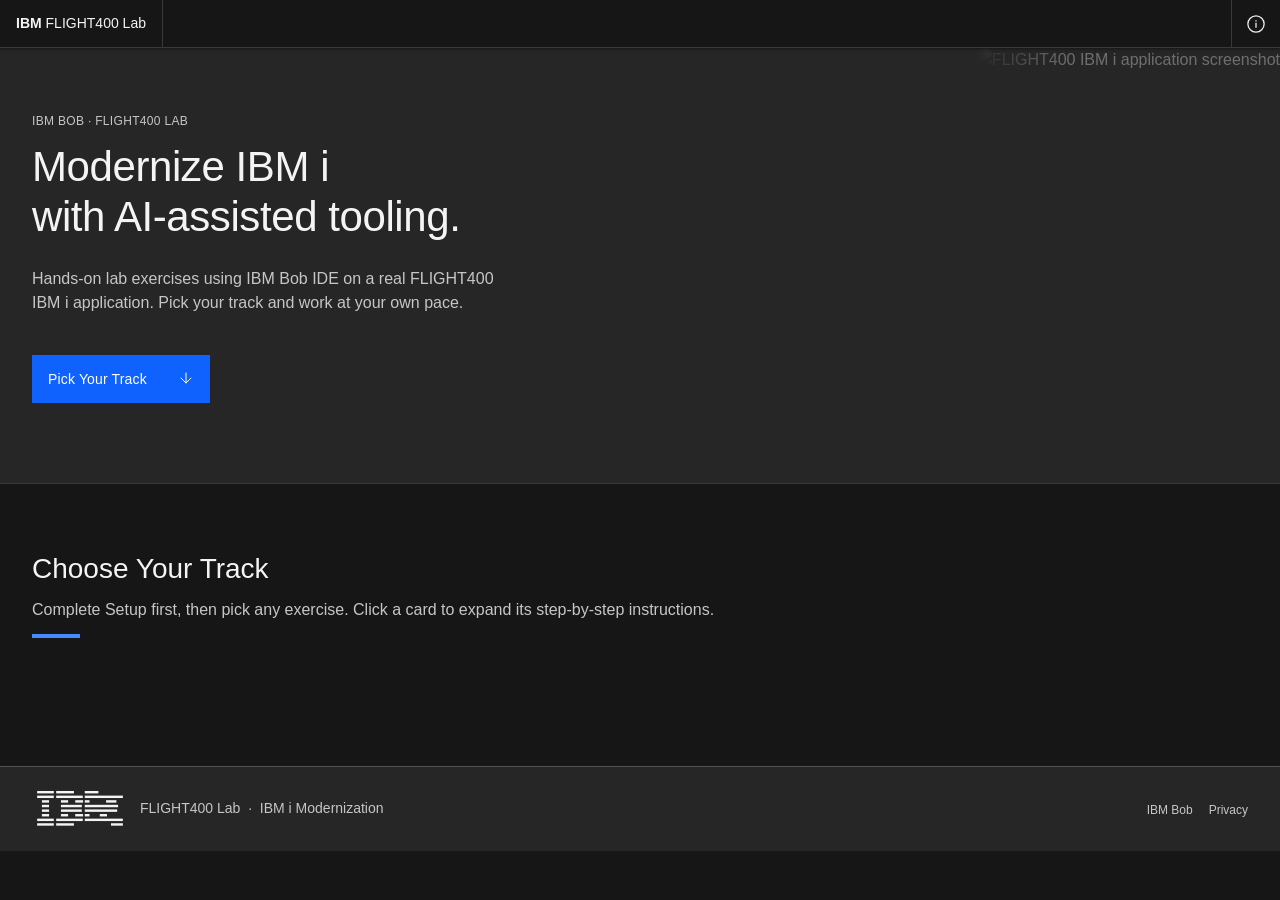
==== commit b1c3ecfb: "fix(footer): correct IBM 8-bar logo SVG, suppress www.css bullet injection on links" ====
--- a/docs/index.html
+++ b/docs/index.html
@@ -206,16 +206,41 @@
 
 <footer class="ibm-page-footer">
   <div class="ibm-page-footer__brand">
-    <!-- IBM logo — official Carbon IBM wordmark path -->
+    <!-- IBM 8-bar logo — official IBM Design Language geometry (50×21) -->
     <svg class="ibm-page-footer__logo" xmlns="http://www.w3.org/2000/svg"
-         width="54" height="23" viewBox="0 0 54 23"
+         width="96" height="36" viewBox="0 0 50 21"
          fill="currentColor" aria-label="IBM" role="img">
-      <!-- I: full bars rows 1/3/5; centre stub rows 2/4 -->
-      <path d="M0 0h8v3H0zM3 4h2v3H3zM0 8h8v3H0zM3 12h2v3H3zM0 16h8v3H0z"/>
-      <!-- B: full bars rows 1/3/5; left+right stubs rows 2/4 -->
-      <path d="M11 0h10v3H11zM11 4h3v3h-3zM18 4h3v3h-3zM11 8h10v3H11zM11 12h3v3h-3zM18 12h3v3h-3zM11 16h10v3H11z"/>
-      <!-- M: full bars rows 1/3/5; 4 stubs row 2; 2 stubs row 4 -->
-      <path d="M22 0h14v3H22zM22 4h3v3h-3zM27 4h2v3h-2zM31 4h3v3h-3zM22 8h14v3H22zM22 12h3v3h-3zM33 12h3v3h-3zM22 16h14v3H22z"/>
+      <!-- I -->
+      <rect x="0" y="0" width="9.72" height="1.41"/>
+      <rect x="0" y="2.69" width="9.72" height="1.41"/>
+      <rect x="2.78" y="5.37" width="4.17" height="1.41"/>
+      <rect x="2.78" y="8.06" width="4.17" height="1.41"/>
+      <rect x="2.78" y="10.75" width="4.17" height="1.41"/>
+      <rect x="2.78" y="13.43" width="4.17" height="1.41"/>
+      <rect x="0" y="16.12" width="9.72" height="1.41"/>
+      <rect x="0" y="18.81" width="9.72" height="1.41"/>
+      <!-- B -->
+      <rect x="11.11" y="0" width="10.35" height="1.41"/>
+      <rect x="11.11" y="2.69" width="15.51" height="1.41"/>
+      <rect x="13.89" y="5.37" width="4.17" height="1.41"/>
+      <rect x="22.22" y="5.37" width="4.56" height="1.41"/>
+      <rect x="13.89" y="8.06" width="12.17" height="1.41"/>
+      <rect x="13.89" y="10.75" width="12.17" height="1.41"/>
+      <rect x="13.89" y="13.43" width="4.17" height="1.41"/>
+      <rect x="22.22" y="13.43" width="4.56" height="1.41"/>
+      <rect x="11.11" y="16.12" width="15.51" height="1.41"/>
+      <rect x="11.11" y="18.81" width="10.35" height="1.41"/>
+      <!-- M -->
+      <rect x="27.78" y="0" width="7.94" height="1.41"/>
+      <rect x="27.78" y="2.69" width="22.22" height="1.41"/>
+      <rect x="27.78" y="5.37" width="2.78" height="1.41"/>
+      <rect x="40.20" y="5.37" width="6.02" height="1.41"/>
+      <rect x="27.78" y="8.06" width="19.44" height="1.41"/>
+      <rect x="27.78" y="10.75" width="18.90" height="1.41"/>
+      <rect x="27.78" y="13.43" width="2.78" height="1.41"/>
+      <rect x="36.54" y="13.43" width="4.20" height="1.41"/>
+      <rect x="27.78" y="16.12" width="22.22" height="1.41"/>
+      <rect x="43.06" y="18.81" width="6.94" height="1.41"/>
     </svg>
     <span class="ibm-page-footer__name">FLIGHT400 Lab &nbsp;·&nbsp; IBM i Modernization</span>
   </div>
--- a/docs/css/styles.css
+++ b/docs/css/styles.css
@@ -1732,62 +1732,204 @@
 .cds-agenda-list li::before { content: "— "; color: var(--cds-border-strong-01); }
 .cds-agenda-divider { height: 1px; background: var(--cds-border-subtle-01); margin: var(--cds-spacing-05) 0; }
 
-/* ── FOOTER ── */
-footer {
-  text-align: center; font-size: 0.875rem; color: var(--cds-text-secondary);
-  border-top: 1px solid var(--cds-border-subtle-01); padding: var(--cds-spacing-06) var(--cds-spacing-05);
-  position: relative; z-index: 1;
-}
-
-/* ── GLOBAL PROGRESS FOOTER ── */
-.global-footer {
-  position: fixed; bottom: 0; left: 0; right: 0; z-index: 50;
-  background: rgba(22,22,22,0.95);
+/* ══════════════════════════════════════════════════════════════════════════
+   IBM PAGE FOOTER
+   Pattern: left-aligned, $layer-01 background, $border-subtle-01 top border
+   Structure: [IBM logo + product name] [spacer] [links]
+   ══════════════════════════════════════════════════════════════════════════ */
+
+.ibm-page-footer {
+  background: var(--cds-layer-01);
   border-top: 1px solid var(--cds-border-subtle-01);
-  padding: var(--cds-spacing-04) var(--cds-spacing-06);
-  transform: translateY(100%); opacity: 0;
-  transition: transform 200ms var(--cds-motion-standard), opacity 200ms var(--cds-motion-standard);
+  padding: var(--cds-spacing-06) var(--cds-spacing-07);
+  display: flex;
+  align-items: center;
+  justify-content: space-between;
+  flex-wrap: wrap;
+  gap: var(--cds-spacing-05);
+  position: relative;
+  z-index: 1;
+}
+
+/* Left: IBM logo + product text */
+.ibm-page-footer__brand {
+  display: flex;
+  align-items: center;
+  gap: var(--cds-spacing-04);
+}
+
+/* IBM 8-bar logo — inline SVG, 40×16px */
+.ibm-page-footer__logo {
+  display: block;
+  flex-shrink: 0;
+}
+
+.ibm-page-footer__name {
+  font-size: 0.875rem;
+  font-weight: var(--cds-font-weight-regular);
+  color: var(--cds-text-secondary);
+  font-family: var(--cds-font-family-sans);
+  white-space: nowrap;
+}
+
+/* Right: optional legal/nav links */
+.ibm-page-footer__links {
+  display: flex;
+  flex-wrap: wrap;
+  gap: var(--cds-spacing-05);
+  list-style: none;
+  padding: 0; margin: 0;
+  align-items: center;
+}
+/* Suppress bullet injected by www.css global li::before rule */
+.ibm-page-footer__links li::before {
+  content: none !important;
+  display: none !important;
+}
+.ibm-page-footer__links a {
+  font-size: 0.75rem;
+  color: var(--cds-text-secondary);
+  text-decoration: none;
+  font-family: var(--cds-font-family-sans);
+  white-space: nowrap;
+  transition: color 70ms var(--cds-motion-standard);
+}
+.ibm-page-footer__links a:hover { color: var(--cds-text-primary); text-decoration: underline; }
+.ibm-page-footer__links a:focus-visible {
+  outline: 2px solid var(--cds-focus);
+  outline-offset: 2px;
+}
+
+/* Copyright text (if used) */
+.ibm-page-footer__copy {
+  font-size: 0.75rem;
+  color: var(--cds-text-secondary);
+  font-family: var(--cds-font-family-sans);
+}
+
+@media (max-width: 672px) {
+  .ibm-page-footer {
+    padding: var(--cds-spacing-05) var(--cds-spacing-05);
+    flex-direction: column;
+    align-items: flex-start;
+    gap: var(--cds-spacing-04);
+  }
+}
+
+/* ══════════════════════════════════════════════════════════════════════════
+   CARBON TOAST NOTIFICATION
+   Spec: https://carbondesignsystem.com/components/notification/style/
+   Position: fixed bottom-right
+   Background: $layer-02
+   Left border: 3px $support-info
+   Max-width: 288px (Carbon toast default)
+   ══════════════════════════════════════════════════════════════════════════ */
+
+.cds-toast {
+  position: fixed;
+  bottom: var(--cds-spacing-07);
+  right: var(--cds-spacing-07);
+  z-index: 8500;
+  background: var(--cds-layer-02);
+  border-left: 3px solid var(--cds-support-info);
+  max-width: 288px;
+  width: calc(100% - var(--cds-spacing-07) * 2);
+  padding: var(--cds-spacing-04) var(--cds-spacing-05) var(--cds-spacing-04) var(--cds-spacing-05);
+  display: flex;
+  align-items: flex-start;
+  gap: var(--cds-spacing-04);
+  /* Shadow: Carbon toast elevation */
+  box-shadow: 0 4px 12px rgba(0, 0, 0, 0.35), 0 1px 4px rgba(0, 0, 0, 0.25);
+  /* Hidden by default — JS adds .cds-toast--visible to show */
+  transform: translateY(12px);
+  opacity: 0;
   pointer-events: none;
-}
-.global-footer.gf-visible { transform: translateY(0); opacity: 1; pointer-events: auto; }
-.global-footer.gf-dismissing {
-  transform: translateY(100%); opacity: 0;
-  transition: transform 200ms var(--cds-motion-exit), opacity 200ms var(--cds-motion-exit);
-}
-.gf-inner { max-width: 960px; margin: 0 auto; display: flex; align-items: center; gap: var(--cds-spacing-05); }
-.gf-left  { display: flex; flex-direction: column; gap: 2px; min-width: 120px; flex-shrink: 0; }
-.gf-track-name { font-size: 0.75rem; font-weight: 600; color: var(--cds-text-primary); letter-spacing: 0.04em; text-transform: uppercase; }
-.gf-step-hint  { font-size: 0.75rem; color: var(--cds-text-secondary); line-height: 1.3; }
-.gf-bar-wrap   { flex: 1; height: 4px; background: var(--cds-border-subtle-01); border-radius: 0; overflow: hidden; }
-.gf-bar { height: 100%; width: 0%; border-radius: 0; background: var(--cds-interactive); transition: width 300ms var(--cds-motion-standard), background 200ms var(--cds-motion-standard); }
-.gf-count { font-size: 0.75rem; font-weight: 600; color: var(--cds-text-secondary); white-space: nowrap; flex-shrink: 0; font-variant-numeric: tabular-nums; min-width: 36px; text-align: right; }
-
-/* ── STUDENT BADGE ── */
-.student-badge {
-  position: fixed; bottom: 24px; right: 24px; z-index: 60;
-  display: flex; align-items: center; gap: var(--cds-spacing-04);
-  background: rgba(22,22,22,0.95);
-  border: 1px solid rgba(69,137,255,0.45);
-  border-radius: 0; padding: var(--cds-spacing-04) var(--cds-spacing-05);
-  box-shadow: 0 4px 16px rgba(0,0,0,0.45), 0 0 0 1px rgba(69,137,255,0.10);
-  transform: translateY(8px); opacity: 0;
-  transition: transform 200ms var(--cds-motion-standard), opacity 200ms var(--cds-motion-standard), bottom 200ms var(--cds-motion-standard);
-  pointer-events: none;
-}
-.student-badge:not(.hidden) { transform: translateY(0); opacity: 1; pointer-events: auto; }
-.student-badge.hidden { display: flex; transform: translateY(8px); opacity: 0; pointer-events: none; }
-.student-badge-name {
-  font-size: 0.875rem; font-weight: 600; color: #78a9ff;
-  letter-spacing: 0; white-space: nowrap; line-height: 1.4;
-}
-.student-badge-clear {
-  background: transparent; border: 1px solid var(--cds-border-subtle-01);
-  color: var(--cds-text-secondary); font-size: 0.75rem; font-weight: 400;
-  width: 24px; height: 24px; border-radius: 0; cursor: pointer;
-  display: flex; align-items: center; justify-content: center; flex-shrink: 0;
-  transition: background 70ms var(--cds-motion-standard), color 70ms var(--cds-motion-standard), border-color 70ms var(--cds-motion-standard);
-}
-.student-badge-clear:hover { background: rgba(250,77,86,0.15); border-color: rgba(250,77,86,0.5); color: #ff8389; }
+  transition:
+    transform 200ms var(--cds-motion-standard),
+    opacity   200ms var(--cds-motion-standard);
+}
+
+.cds-toast--visible {
+  transform: translateY(0);
+  opacity: 1;
+  pointer-events: auto;
+}
+
+/* Icon — 20px, $support-info color */
+.cds-toast__icon {
+  flex-shrink: 0;
+  width: 20px; height: 20px;
+  margin-top: 1px;
+  color: var(--cds-support-info);
+}
+.cds-toast__icon svg { width: 20px; height: 20px; display: block; }
+
+/* Text container */
+.cds-toast__content { flex: 1; min-width: 0; padding-right: var(--cds-spacing-05); }
+
+/* Carbon $label-01: 0.75rem / 400 — "Student" eyebrow */
+.cds-toast__caption {
+  font-size: 0.75rem;
+  font-weight: var(--cds-font-weight-regular, 400);
+  letter-spacing: 0.32px;
+  color: var(--cds-text-secondary);
+  font-family: var(--cds-font-family-sans);
+  margin-bottom: var(--cds-spacing-01);
+}
+
+/* Carbon $body-compact-02: 0.875rem / 600 — student name */
+.cds-toast__title {
+  font-size: 0.875rem;
+  font-weight: var(--cds-font-weight-semibold, 600);
+  color: var(--cds-text-primary);
+  font-family: var(--cds-font-family-sans);
+  line-height: 1.4;
+  word-break: break-word;
+}
+
+/* Subtitle — library + port in monospace */
+.cds-toast__subtitle {
+  font-size: 0.75rem;
+  font-weight: var(--cds-font-weight-regular, 400);
+  color: var(--cds-text-secondary);
+  font-family: var(--cds-font-family-mono);
+  margin-top: var(--cds-spacing-01);
+  line-height: 1.4;
+}
+
+/* Close button — 16×16 icon, absolute top-right of toast */
+.cds-toast__close {
+  position: absolute;
+  top: var(--cds-spacing-03);
+  right: var(--cds-spacing-03);
+  width: 16px; height: 16px;
+  background: transparent;
+  border: none; border-radius: 0;
+  color: var(--cds-icon-secondary);
+  cursor: pointer;
+  display: flex; align-items: center; justify-content: center;
+  padding: 0;
+  outline: none;
+  transition: color 70ms var(--cds-motion-standard);
+  flex-shrink: 0;
+}
+.cds-toast__close svg { width: 16px; height: 16px; display: block; }
+.cds-toast__close:hover { color: var(--cds-icon-primary); }
+.cds-toast__close:focus-visible {
+  outline: 2px solid var(--cds-focus);
+  outline-offset: 2px;
+}
+
+/* Responsive — on small screens, toast spans more width */
+@media (max-width: 480px) {
+  .cds-toast {
+    bottom: var(--cds-spacing-05);
+    right: var(--cds-spacing-05);
+    left: var(--cds-spacing-05);
+    max-width: none;
+    width: auto;
+  }
+}
 
 /* ── RESPONSIVE — tiles ── */
 @media (max-width: 640px) {
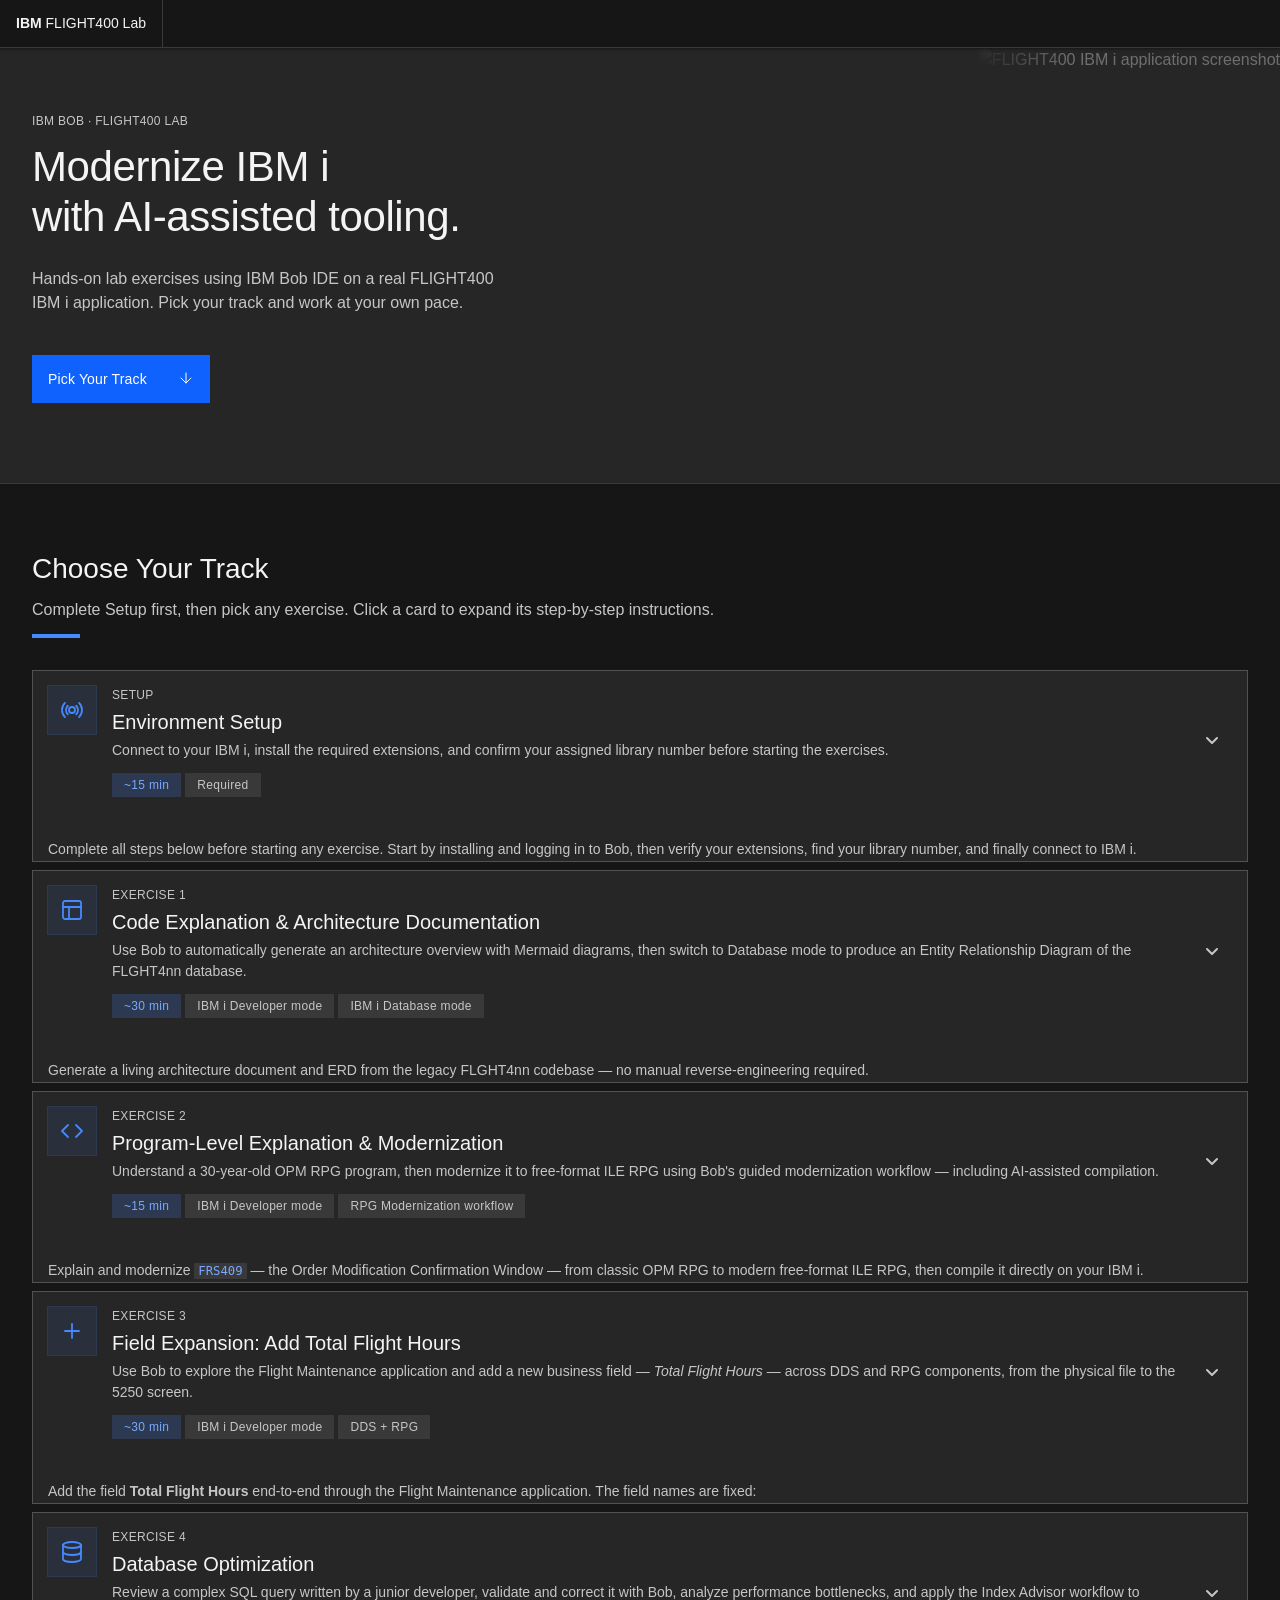
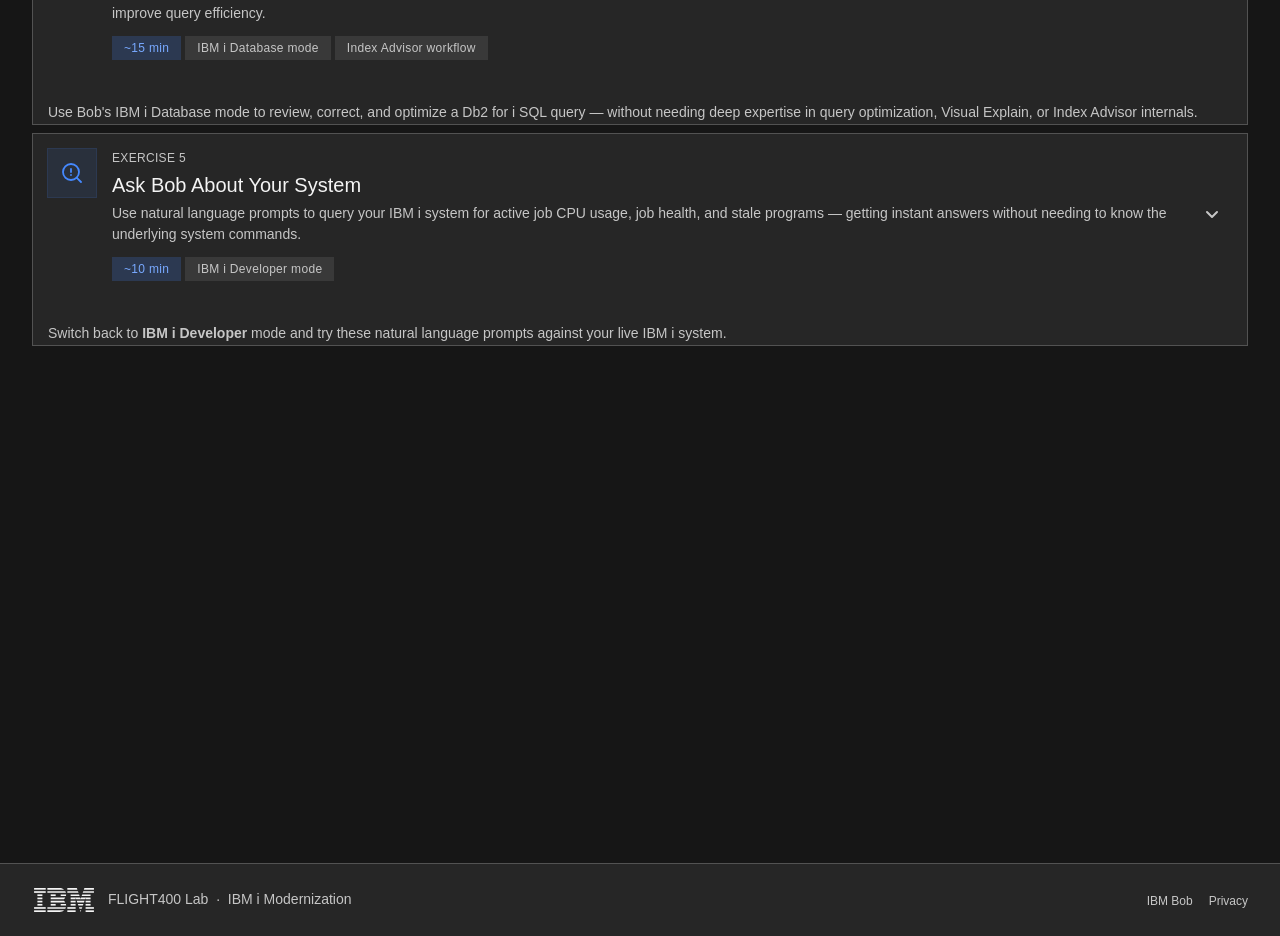
==== commit 8c76b01c: "feat: update track partials and styles to cds-tile system" ====
--- a/docs/index.html
+++ b/docs/index.html
@@ -22,21 +22,6 @@
     <span class="ibm-header-name-prefix">IBM</span>&nbsp;FLIGHT400 Lab
   </a>
 
-  <!-- Global actions — right side of header -->
-  <div class="ibm-header-global" role="toolbar" aria-label="Header global actions">
-    <button class="ibm-header-action" type="button"
-            id="new-to-bob-btn"
-            aria-label="New to Bob? Get started"
-            title="New to Bob?">
-      <!-- Help (20px) — matches Carbon header icon size -->
-      <svg xmlns="http://www.w3.org/2000/svg" width="20" height="20"
-           viewBox="0 0 32 32" fill="currentColor" aria-hidden="true">
-        <path d="M16 2a14 14 0 1 0 14 14A14 14 0 0 0 16 2zm0 26a12 12 0 1 1 12-12 12 12 0 0 1-12 12z"/>
-        <path d="M17 22h-2v-8h2zM17 12h-2v-2h2z"/>
-      </svg>
-    </button>
-  </div>
-
 </header>
 
 <!-- ═══ MAIN CONTENT (offset for fixed header) ═══════════════════════════ -->
@@ -206,41 +191,56 @@
 
 <footer class="ibm-page-footer">
   <div class="ibm-page-footer__brand">
-    <!-- IBM 8-bar logo — official IBM Design Language geometry (50×21) -->
+    <!-- IBM 8-bar logo — official geometry (viewBox 0 0 1000 401.15) -->
     <svg class="ibm-page-footer__logo" xmlns="http://www.w3.org/2000/svg"
-         width="96" height="36" viewBox="0 0 50 21"
+         width="64" height="24" viewBox="0 0 1000 401.15"
          fill="currentColor" aria-label="IBM" role="img">
       <!-- I -->
-      <rect x="0" y="0" width="9.72" height="1.41"/>
-      <rect x="0" y="2.69" width="9.72" height="1.41"/>
-      <rect x="2.78" y="5.37" width="4.17" height="1.41"/>
-      <rect x="2.78" y="8.06" width="4.17" height="1.41"/>
-      <rect x="2.78" y="10.75" width="4.17" height="1.41"/>
-      <rect x="2.78" y="13.43" width="4.17" height="1.41"/>
-      <rect x="0" y="16.12" width="9.72" height="1.41"/>
-      <rect x="0" y="18.81" width="9.72" height="1.41"/>
+      <g id="I">
+        <rect y="373.17" width="194.43" height="27.932"/>
+        <rect y="319.83" width="194.43" height="27.932"/>
+        <rect x="55.468" y="266.54" width="83.399" height="27.932"/>
+        <rect x="55.468" y="213.25" width="83.399" height="27.932"/>
+        <rect x="55.468" y="159.96" width="83.399" height="27.932"/>
+        <rect x="55.468" y="106.58" width="83.399" height="27.932"/>
+        <rect y="53.288" width="194.43" height="27.932"/>
+        <rect width="194.43" height="27.932"/>
+      </g>
       <!-- B -->
-      <rect x="11.11" y="0" width="10.35" height="1.41"/>
-      <rect x="11.11" y="2.69" width="15.51" height="1.41"/>
-      <rect x="13.89" y="5.37" width="4.17" height="1.41"/>
-      <rect x="22.22" y="5.37" width="4.56" height="1.41"/>
-      <rect x="13.89" y="8.06" width="12.17" height="1.41"/>
-      <rect x="13.89" y="10.75" width="12.17" height="1.41"/>
-      <rect x="13.89" y="13.43" width="4.17" height="1.41"/>
-      <rect x="22.22" y="13.43" width="4.56" height="1.41"/>
-      <rect x="11.11" y="16.12" width="15.51" height="1.41"/>
-      <rect x="11.11" y="18.81" width="10.35" height="1.41"/>
+      <g id="B">
+        <path d="m222.17 400.85 207.11 0.297c27.734 0 52.793-10.697 71.513-27.932h-278.62z"/>
+        <path d="m222.17 347.76h299.03c5.051-8.617 8.815-18.027 11.094-27.932h-310.12z"/>
+        <rect x="277.73" y="266.54" width="83.3" height="27.932"/>
+        <path d="m444.43 266.54v27.932h90.927c0-9.608-1.288-19.017-3.764-27.932z"/>
+        <path d="m497.92 213.25h-220.19v27.932h243.46c-6.34-10.698-14.165-20.107-23.277-27.932z"/>
+        <path d="m277.73 159.96v27.932h220.19c9.311-7.825 17.135-17.235 23.277-27.932z"/>
+        <rect x="277.73" y="106.58" width="83.3" height="27.932"/>
+        <path d="m444.43 134.51h87.163c2.476-8.914 3.764-18.324 3.764-27.932h-90.927z"/>
+        <path d="m521.2 53.288h-299.03v27.932h310.12c-2.575-9.905-6.339-19.314-11.093-27.932z"/>
+        <path d="m429.28 0h-207.11v27.932h278.53c-18.621-17.235-43.878-27.932-71.414-27.932z"/>
+      </g>
       <!-- M -->
-      <rect x="27.78" y="0" width="7.94" height="1.41"/>
-      <rect x="27.78" y="2.69" width="22.22" height="1.41"/>
-      <rect x="27.78" y="5.37" width="2.78" height="1.41"/>
-      <rect x="40.20" y="5.37" width="6.02" height="1.41"/>
-      <rect x="27.78" y="8.06" width="19.44" height="1.41"/>
-      <rect x="27.78" y="10.75" width="18.90" height="1.41"/>
-      <rect x="27.78" y="13.43" width="2.78" height="1.41"/>
-      <rect x="36.54" y="13.43" width="4.20" height="1.41"/>
-      <rect x="27.78" y="16.12" width="22.22" height="1.41"/>
-      <rect x="43.06" y="18.81" width="6.94" height="1.41"/>
+      <g id="M">
+        <polygon points="555.57 81.22 742.67 81.22 733.06 53.288 555.57 53.288"/>
+        <polygon points="555.57 27.932 724.25 27.932 714.64 0 555.57 0"/>
+        <polygon points="861.03 401.17 861.03 373.24 1e3 373.24 1e3 401.17"/>
+        <polygon points="861.03 347.76 861.03 319.83 1e3 319.83 1e3 347.76"/>
+        <polygon points="777.73 182.54 769.91 159.96 694.43 159.96 611.03 159.96 611.03 187.89 694.43 187.89 694.43 162.24 703.25 187.89 852.22 187.89 861.03 162.24 861.03 187.89 944.43 187.89 944.43 159.96 861.03 159.96 785.56 159.96"/>
+        <polygon points="944.43 106.58 803.98 106.58 794.37 134.51 944.43 134.51"/>
+        <polygon points="1e3 27.932 1e3 0 840.93 0 831.32 27.932"/>
+        <polygon points="768.13 373.22 777.73 400.85 787.34 373.22"/>
+        <polygon points="749.5 319.83 759.31 347.76 796.16 347.76 806.06 319.83"/>
+        <polygon points="730.78 266.54 740.59 294.47 814.88 294.47 824.68 266.54"/>
+        <polygon points="721.97 241.18 833.6 241.18 843.11 213.25 712.36 213.25"/>
+        <polygon points="611.03 134.51 761.09 134.51 751.49 106.58 611.03 106.58"/>
+        <polygon points="1e3 53.288 822.4 53.288 812.9 81.22 1e3 81.22"/>
+        <rect x="555.57" y="373.22" width="138.97" height="27.932"/>
+        <rect x="555.57" y="319.83" width="138.97" height="27.932"/>
+        <rect x="611.03" y="266.54" width="83.399" height="27.932"/>
+        <rect x="611.03" y="213.25" width="83.399" height="27.932"/>
+        <rect x="861.03" y="213.25" width="83.399" height="27.932"/>
+        <rect x="861.03" y="266.54" width="83.399" height="27.932"/>
+      </g>
     </svg>
     <span class="ibm-page-footer__name">FLIGHT400 Lab &nbsp;·&nbsp; IBM i Modernization</span>
   </div>
--- a/docs/css/styles.css
+++ b/docs/css/styles.css
@@ -1781,7 +1781,11 @@
   padding: 0; margin: 0;
   align-items: center;
 }
-/* Suppress bullet injected by www.css global li::before rule */
+/* Suppress bullet and padding injected by www.css global list rules */
+.ibm-page-footer__links li {
+  padding: 0 !important;
+  margin: 0 !important;
+}
 .ibm-page-footer__links li::before {
   content: none !important;
   display: none !important;
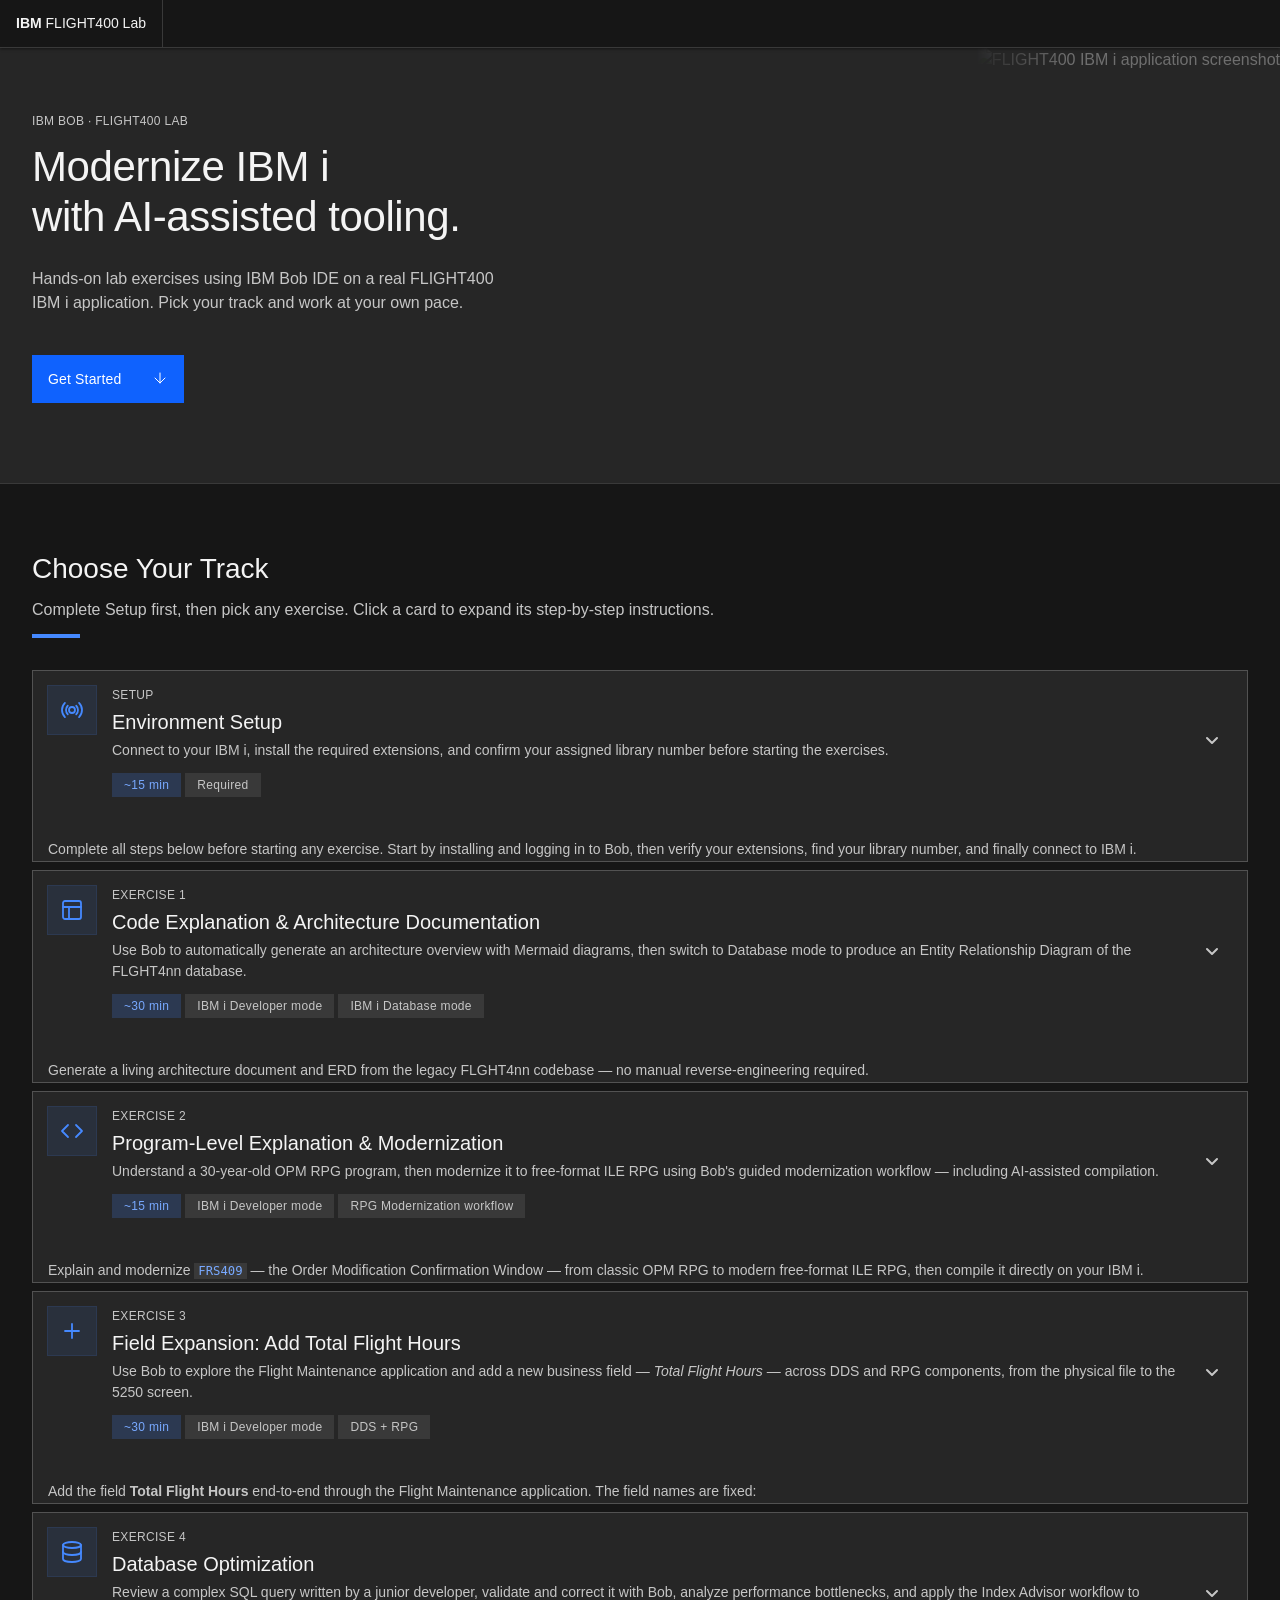
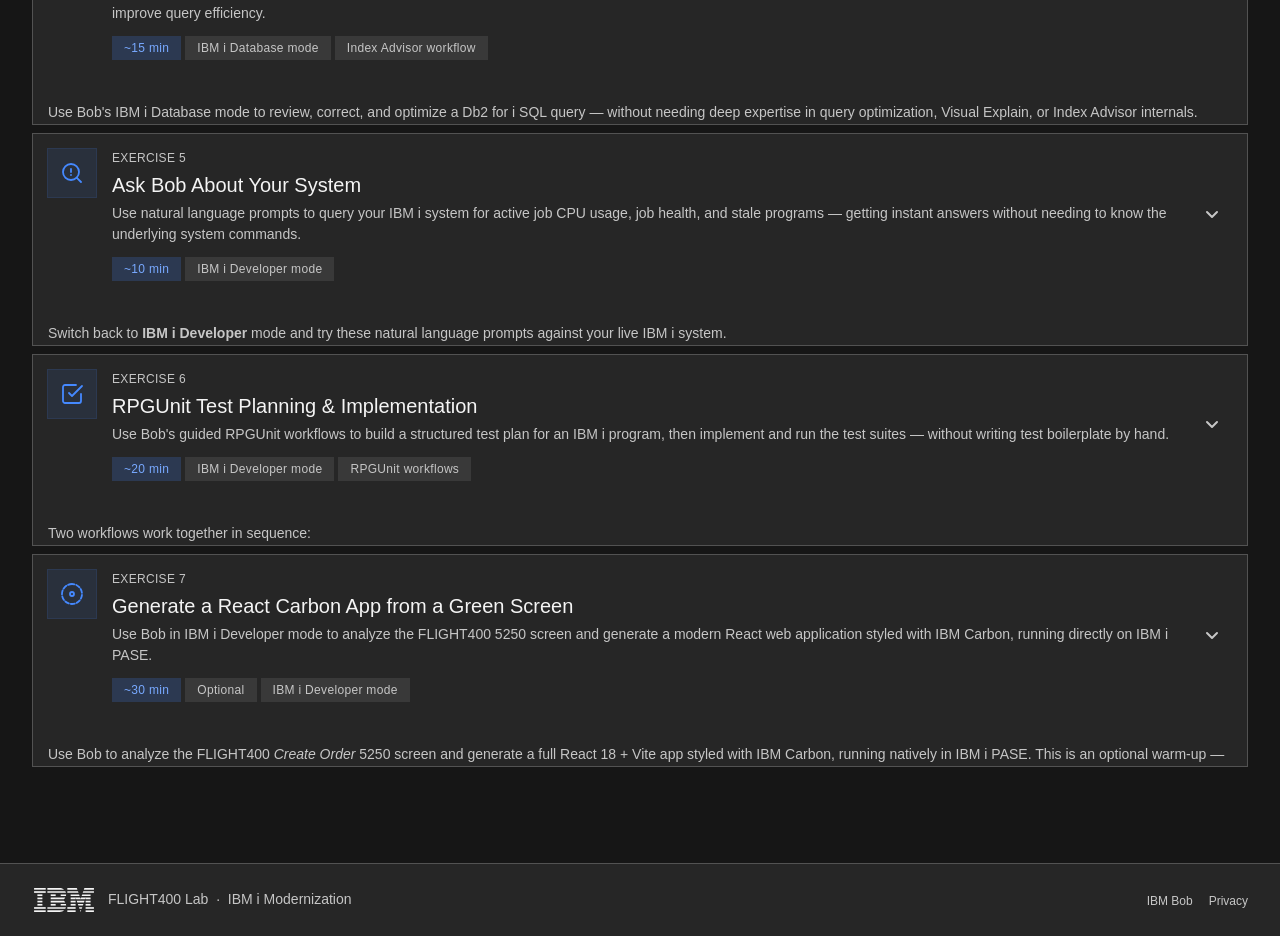
==== commit 9a306282: "style(hero): rename CTA button from 'Pick Your Track' to 'Get Started'" ====
--- a/docs/index.html
+++ b/docs/index.html
@@ -44,7 +44,7 @@
 
     <div class="ibm-page-header-actions">
       <button class="ibm-btn ibm-btn--primary" id="hero-cta-btn" type="button">
-        Pick Your Track
+        Get Started
         <!-- ArrowDown 16 — pinned right inside button -->
         <svg xmlns="http://www.w3.org/2000/svg" width="16" height="16"
              viewBox="0 0 32 32" fill="currentColor" aria-hidden="true">
--- a/docs/css/styles.css
+++ b/docs/css/styles.css
@@ -979,8 +979,51 @@
   min-height: 0;
   overflow: hidden;
 }
+/* Do NOT set overflow:hidden on the inner div — it clips outside-positioned
+   list bullets and causes duplication artifacts during the grid-row animation. */
+.cds-accordion-content-inner > div {
+  overflow: visible;
+}
 .cds-accordion-content-inner > * {
   padding: var(--cds-spacing-04) var(--cds-spacing-05) var(--cds-spacing-05);
+}
+
+/* Plain <ul> bullet lists inside accordion content (e.g. step 3b field list).
+   IBM's global www.css injects an absolute-positioned ::before bullet AND sets
+   list-style-type on li — both must be suppressed and replaced with a flex-based
+   layout so the bullet and text share a baseline and are never clipped by the
+   overflow:hidden on .cds-accordion-content-inner. */
+.cds-accordion-content-inner ul,
+.cds-tile-detail-inner ul {
+  list-style: none !important;
+  padding-left: 0 !important;
+  margin: 0.4rem 0 0.75rem 1.25rem;
+}
+.cds-accordion-content-inner ul li,
+.cds-tile-detail-inner ul li {
+  list-style: none !important;
+  display: flex !important;
+  align-items: baseline !important;
+  gap: 0.4em !important;
+  padding-left: 0 !important;
+  position: static !important;
+}
+.cds-accordion-content-inner ul li::before,
+.cds-tile-detail-inner ul li::before {
+  content: "•" !important;
+  position: static !important;
+  display: inline !important;
+  flex-shrink: 0 !important;
+  font-size: inherit !important;
+  line-height: inherit !important;
+  color: var(--cds-text-secondary) !important;
+  width: auto !important;
+  top: auto !important;
+  left: auto !important;
+}
+.cds-accordion-content-inner ul li::marker,
+.cds-tile-detail-inner ul li::marker {
+  content: none !important;
 }
 
 /* Short description below accordion heading, inside content */
@@ -1712,7 +1755,7 @@
 }
 .cds-agenda-row:last-child { border-bottom: none; }
 .cds-agenda-time {
-  min-width: 130px; flex-shrink: 0;
+  width: 180px; flex: 0 0 180px;
   font-size: 0.875rem; color: var(--cds-text-secondary);
   font-variant-numeric: tabular-nums; padding-top: 1px;
   font-family: var(--cds-font-family-sans);
@@ -1723,13 +1766,35 @@
   color: var(--cds-text-primary); margin-bottom: var(--cds-spacing-02);
   font-family: var(--cds-font-family-sans);
 }
-.cds-agenda-list { list-style: none; padding: 0; margin: 0; }
+.cds-agenda-list {
+  list-style: none !important;
+  padding: 0 !important;
+  margin: 0 !important;
+}
 .cds-agenda-list li {
   font-size: 0.875rem; color: var(--cds-text-secondary);
-  line-height: 1.5; padding: 1px 0;
-  font-family: var(--cds-font-family-sans);
-}
-.cds-agenda-list li::before { content: "— "; color: var(--cds-border-strong-01); }
+  line-height: 1.5; padding: 1px 0 !important;
+  margin: 0 !important;
+  font-family: var(--cds-font-family-sans);
+  display: flex !important;
+  align-items: baseline !important;
+  gap: var(--cds-spacing-03) !important;
+  position: static !important;
+}
+.cds-agenda-list li::before {
+  content: "—" !important;
+  position: static !important;
+  display: inline !important;
+  flex-shrink: 0 !important;
+  font-size: inherit !important;
+  line-height: inherit !important;
+  color: var(--cds-border-strong-01) !important;
+  width: auto !important;
+  height: auto !important;
+  top: auto !important;
+  left: auto !important;
+  background: none !important;
+}
 .cds-agenda-divider { height: 1px; background: var(--cds-border-subtle-01); margin: var(--cds-spacing-05) 0; }
 
 /* ══════════════════════════════════════════════════════════════════════════
